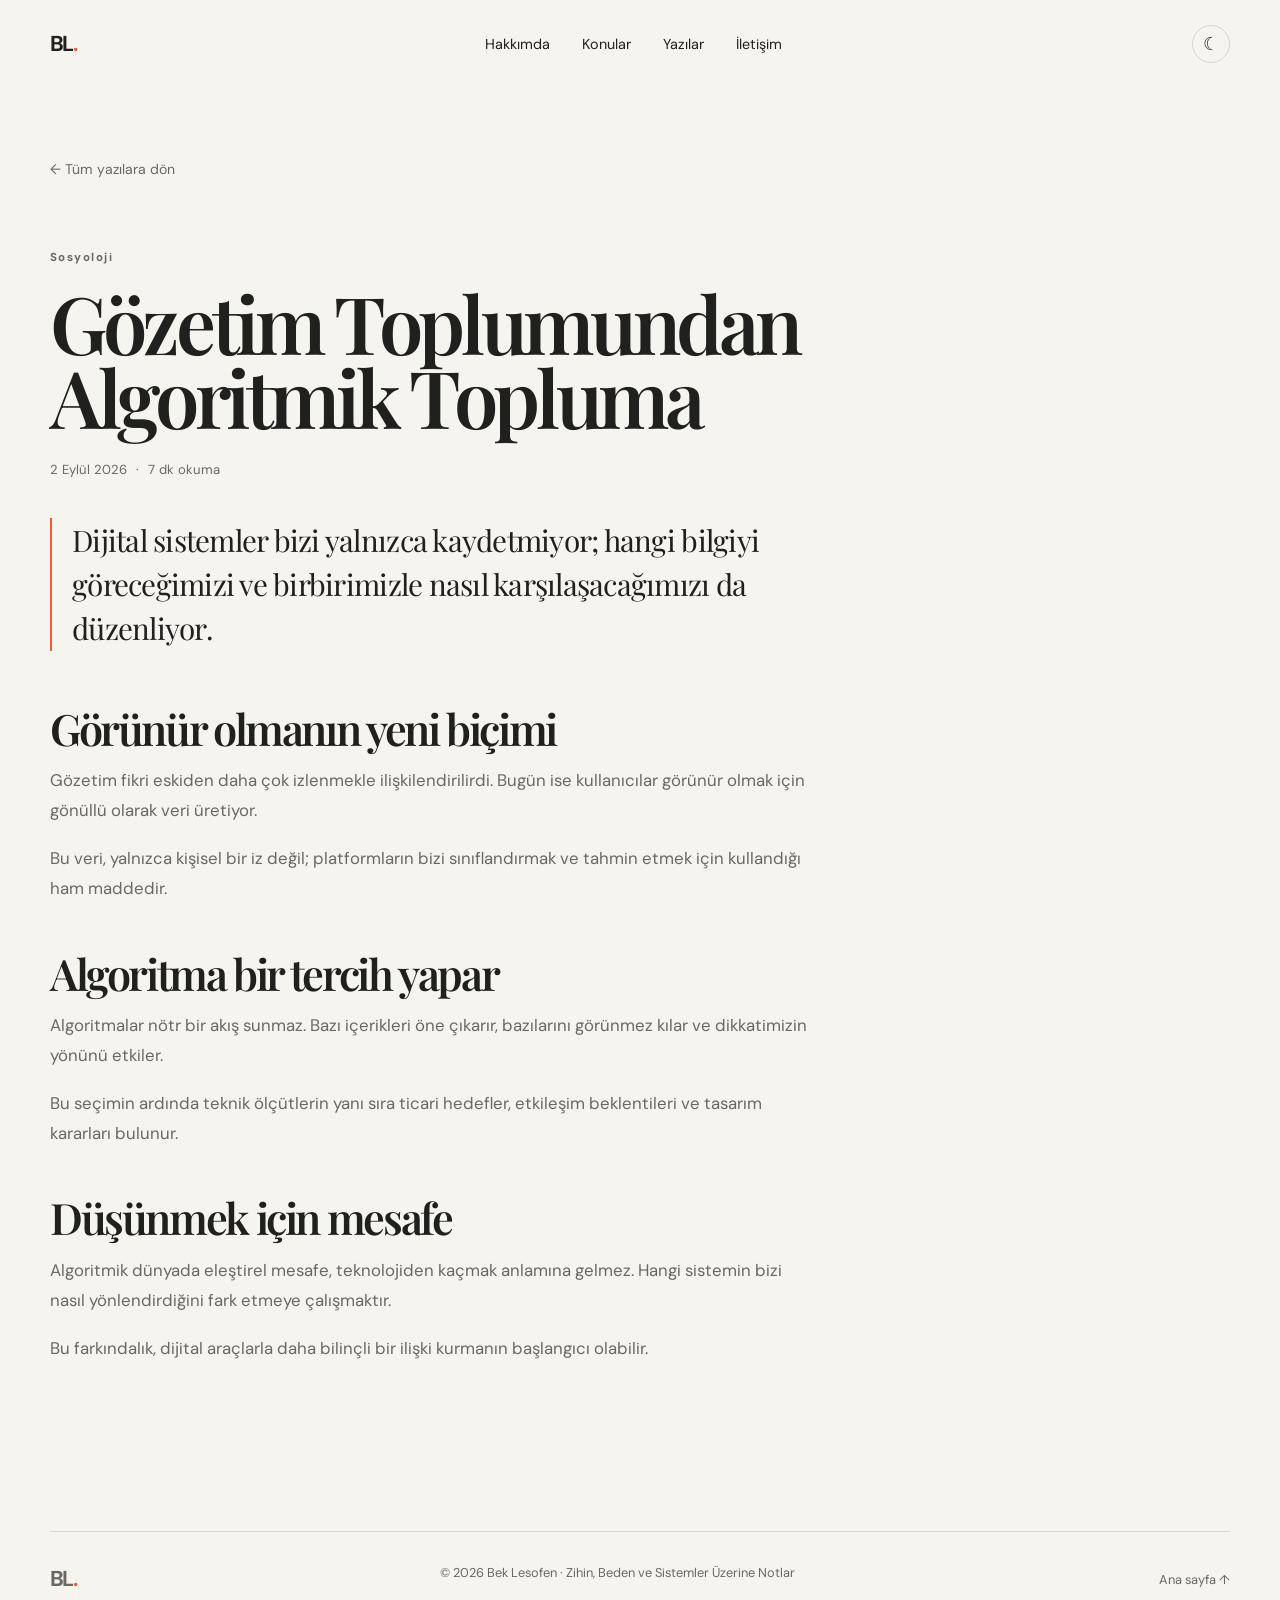
==== yazilar/gorezetim-toplumundan-algoritmik-topluma.html @ 72513c6d "feat: add blog pages images and seo" ====
<!DOCTYPE html>
<html lang="tr"><head><meta charset="UTF-8" /><meta name="viewport" content="width=device-width, initial-scale=1.0" /><meta name="description" content="Görünürlük, veri ve algoritmaların gündelik davranışlarımızı nasıl biçimlendirdiği üzerine." /><title>Gözetim Toplumundan Algoritmik Topluma | Bek Lesofen</title><link rel="canonical" href="https://berat-lesofen.github.io/bek-lesofen/yazilar/gorezetim-toplumundan-algoritmik-topluma.html" /><meta property="og:title" content="Gözetim Toplumundan Algoritmik Topluma" /><meta property="og:description" content="Görünürlük, veri ve algoritmaların gündelik davranışlarımızı nasıl biçimlendirdiği üzerine." /><meta property="og:type" content="article" /><meta property="og:url" content="https://berat-lesofen.github.io/bek-lesofen/yazilar/gorezetim-toplumundan-algoritmik-topluma.html" /><meta property="og:image" content="https://berat-lesofen.github.io/bek-lesofen/assets/images/writing.jpg" /><meta name="twitter:card" content="summary_large_image" /><meta name="twitter:title" content="Gözetim Toplumundan Algoritmik Topluma" /><meta name="twitter:description" content="Görünürlük, veri ve algoritmaların gündelik davranışlarımızı nasıl biçimlendirdiği üzerine." /><meta name="twitter:image" content="https://berat-lesofen.github.io/bek-lesofen/assets/images/writing.jpg" /><link rel="preconnect" href="https://fonts.googleapis.com" /><link rel="preconnect" href="https://fonts.gstatic.com" crossorigin /><link href="https://fonts.googleapis.com/css2?family=DM+Sans:wght@400;500;600;700&family=Playfair+Display:wght@600;700&display=swap" rel="stylesheet" /><link rel="stylesheet" href="../style.css" /></head>
  <body class="article-page" data-page="article" data-post-slug="gorezetim-toplumundan-algoritmik-topluma"><header class="site-header"><a class="logo" href="../index.html#anasayfa" aria-label="Ana sayfaya git" id="logo">BL<span>.</span></a><nav class="desktop-nav" aria-label="Ana menü"><a href="../index.html#hakkimda">Hakkımda</a><a href="../index.html#kategoriler">Konular</a><a href="../index.html#yazilar">Yazılar</a><a href="../index.html#iletisim">İletişim</a></nav><div class="header-actions"><button class="theme-toggle" type="button" aria-label="Koyu temaya geç"><span aria-hidden="true">☾</span></button><button class="menu-toggle" type="button" aria-expanded="false" aria-label="Menüyü aç"><span></span><span></span></button></div></header><main class="article-main"><article class="article"><a class="back-link" href="../index.html#yazilar">← Tüm yazılara dön</a><p class="eyebrow" id="article-category"></p><h1 id="article-title"></h1><div class="article-meta"><time id="article-date"></time><span aria-hidden="true">·</span><span id="article-reading-time"></span></div><p class="article-intro" id="article-intro"></p><figure class="article-image" id="article-image"></figure><div class="article-content" id="article-content"></div></article></main><footer><a class="logo" href="../index.html#anasayfa" id="footer-logo">BL<span>.</span></a><p>© <span id="year"></span> <span id="footer-name"></span> · <span id="footer-tagline"></span></p><a href="../index.html#anasayfa">Ana sayfa ↑</a></footer><script src="../content.js"></script><script src="../script.js"></script></body>
</html>
---- style.css ----
:root {
  --bg: #f6f4ef;
  --surface: #ece9e2;
  --text: #20201e;
  --muted: #696863;
  --line: #d8d5ce;
  --accent: #ea5c3d;
  --accent-text: #fffaf6;
}

body.dark {
  --bg: #171716;
  --surface: #252523;
  --text: #f5f1e9;
  --muted: #aaa7a0;
  --line: #3b3a37;
  --accent: #f2795d;
  --accent-text: #1a1715;
}

* { box-sizing: border-box; }
html { scroll-behavior: smooth; }
body {
  margin: 0;
  background: var(--bg);
  color: var(--text);
  font-family: "DM Sans", sans-serif;
  transition: background .25s ease, color .25s ease;
}
a { color: inherit; text-decoration: none; }

.site-header, footer {
  width: min(1180px, calc(100% - 48px));
  margin: 0 auto;
  display: flex;
  align-items: center;
  justify-content: space-between;
}
.site-header { height: 88px; }
.logo { font-size: 1.35rem; font-weight: 700; letter-spacing: -.08em; }
.logo span { color: var(--accent); }
.desktop-nav { display: flex; gap: 2rem; font-size: .9rem; }
.desktop-nav a, footer a { transition: color .2s ease; }
.desktop-nav a:hover, footer a:hover { color: var(--accent); }
.header-actions { display: flex; gap: .65rem; align-items: center; }
.theme-toggle, .menu-toggle {
  border: 1px solid var(--line); background: transparent; color: var(--text);
  width: 38px; height: 38px; border-radius: 50%; cursor: pointer; font-size: 1.15rem;
}
.menu-toggle { display: none; position: relative; }
.menu-toggle span { display: block; width: 15px; height: 1px; background: currentColor; margin: 4px auto; }

.hero, .section { width: min(1180px, calc(100% - 48px)); margin: 0 auto; }
.hero { min-height: calc(100vh - 88px); padding: clamp(90px, 14vh, 160px) 0 70px; position: relative; overflow: hidden; }
.eyebrow, .post-meta { color: var(--muted); font-size: .72rem; letter-spacing: .13em; font-weight: 700; margin: 0 0 1.3rem; }
h1, h2, h3, p { margin-top: 0; }
h1, h2 { font-family: "Playfair Display", serif; font-weight: 600; letter-spacing: -.055em; }
h1 { font-size: clamp(4rem, 9vw, 8.1rem); line-height: .93; max-width: 900px; margin-bottom: 2rem; }
em { color: var(--accent); font-style: italic; }
.hero-text { max-width: 510px; font-size: 1.02rem; line-height: 1.62; color: var(--muted); margin-bottom: 2.1rem; }
.hero-text p { margin-bottom: .8rem; }
.button { display: inline-flex; align-items: center; gap: 1.6rem; background: var(--text); color: var(--bg); padding: .9rem 1.2rem; border-radius: 99px; font-size: .9rem; font-weight: 600; transition: transform .2s ease; }
.button:hover { transform: translateY(-3px); }
.hero-orbit { position: absolute; right: 2%; bottom: 12%; width: 220px; height: 220px; opacity: .9; }
.orbit-circle { border: 1px solid var(--line); width: 100%; height: 100%; border-radius: 50%; }
.orbit-dot { position: absolute; width: 28px; height: 28px; background: var(--accent); border-radius: 50%; top: 12px; right: 28px; }

.section { border-top: 1px solid var(--line); padding: 105px 0; }
.about { display: grid; grid-template-columns: .55fr .7fr 1.2fr; gap: 2.5rem; }
h2 { font-size: clamp(2.8rem, 5.2vw, 5rem); line-height: .98; margin-bottom: 0; }
.about-content { padding-top: .5rem; }
.about-image { margin: 0; align-self: start; }
.about-image img { display: block; width: 100%; aspect-ratio: 3 / 4; object-fit: cover; object-position: center; }
.large-text { font-size: clamp(1.25rem, 2vw, 1.7rem); line-height: 1.55; letter-spacing: -.025em; max-width: 630px; }
.about-detail { color: var(--muted); line-height: 1.65; max-width: 610px; margin: 1.15rem 0 0; }
.tags { display: flex; flex-wrap: wrap; gap: .55rem; margin-top: 2.4rem; }
.tags span { border: 1px solid var(--line); border-radius: 99px; padding: .5rem .85rem; color: var(--muted); font-size: .83rem; }
.section-heading { display: flex; justify-content: space-between; align-items: end; gap: 2rem; margin-bottom: 3rem; }
.section-intro { max-width: 360px; color: var(--muted); line-height: 1.6; margin: 0; }
.category-grid { display: grid; grid-template-columns: repeat(5, 1fr); gap: 1px; background: var(--line); border: 1px solid var(--line); }
.category-card { background: var(--bg); padding: 1.5rem; min-height: 235px; display: flex; flex-direction: column; transition: background .2s ease, color .2s ease; }
.category-card:hover { background: var(--surface); }
.category-number { color: var(--accent); font-size: .7rem; font-weight: 700; letter-spacing: .12em; }
.category-card h3 { font-size: 1.35rem; margin: 2.6rem 0 .65rem; }
.category-card p { color: var(--muted); font-size: .84rem; line-height: 1.55; margin-bottom: 0; }
.category-arrow { margin-top: auto; color: var(--accent); font-size: 1.1rem; }
.filter-controls { display: flex; flex-wrap: wrap; justify-content: end; gap: .45rem; }
.filter-button { color: var(--muted); background: transparent; border: 1px solid var(--line); border-radius: 99px; padding: .45rem .7rem; font: inherit; font-size: .78rem; cursor: pointer; transition: background .2s ease, color .2s ease; }
.filter-button:hover, .filter-button.active { color: var(--accent-text); background: var(--text); border-color: var(--text); }
.text-link, .email-link { font-weight: 600; border-bottom: 1px solid currentColor; padding-bottom: .2rem; white-space: nowrap; }
.post-grid { display: grid; grid-template-columns: 1.25fr 1fr 1fr; gap: 1px; background: var(--line); border: 1px solid var(--line); }
.post-card { background: var(--bg); padding: 2rem; min-height: 310px; display: flex; flex-direction: column; }
.featured-post { background: var(--surface); }
.post-card-image { margin: -2rem -2rem 1.5rem; overflow: hidden; }
.post-card-image img { display: block; width: 100%; aspect-ratio: 16 / 9; object-fit: cover; object-position: center 42%; }
.post-meta { font-size: .65rem; }
h3 { font-family: "Playfair Display", serif; font-size: 1.65rem; line-height: 1.12; letter-spacing: -.035em; margin-bottom: 1rem; }
.post-card p:not(.post-meta) { color: var(--muted); line-height: 1.55; font-size: .92rem; }
.post-card a { margin-top: auto; font-size: .9rem; font-weight: 700; }
.post-card a span, .email-link span { color: var(--accent); }
.contact { text-align: center; padding: 130px 0; }
.contact .eyebrow { margin-bottom: 1.6rem; }
.contact h2 { margin-bottom: 2rem; }
.email-link { display: inline-block; font-size: clamp(1rem, 2.3vw, 1.45rem); }
footer { border-top: 1px solid var(--line); min-height: 95px; color: var(--muted); font-size: .8rem; }

.article-main { width: min(1180px, calc(100% - 48px)); margin: 0 auto; }
.article { width: min(760px, 100%); padding: 70px 0 120px; }
.back-link { display: inline-block; color: var(--muted); font-size: .88rem; margin-bottom: 4.5rem; }
.back-link:hover { color: var(--accent); }
.article h1 { font-size: clamp(3rem, 6.2vw, 5.6rem); margin: 0 0 1.7rem; }
.article-meta { display: flex; gap: .55rem; align-items: center; color: var(--muted); font-size: .82rem; margin-bottom: 2.5rem; }
.article-intro { border-left: 2px solid var(--accent); padding-left: 1.25rem; font-family: "Playfair Display", serif; font-size: clamp(1.35rem, 2.5vw, 1.85rem); letter-spacing: -.025em; line-height: 1.5; margin: 0 0 3.5rem; }
.article-image { margin: 0 0 3.5rem; }
.article-image img { display: block; width: 100%; height: auto; }
.article-content { font-size: 1.05rem; line-height: 1.8; }
.article-section { margin-bottom: 3rem; }
.article-section h2 { font-size: clamp(2rem, 3.4vw, 2.7rem); margin-bottom: 1rem; }
.article-section p { color: var(--muted); margin-bottom: 1.1rem; }

@media (max-width: 720px) {
  .site-header, footer, .hero, .section { width: min(100% - 36px, 1180px); }
  .site-header { height: 72px; }
  .desktop-nav { display: none; }
  .menu-toggle { display: block; }
  .site-header.nav-open { position: relative; }
  .site-header.nav-open .desktop-nav { display: flex; position: absolute; top: 62px; left: 0; right: 0; padding: 1rem; background: var(--surface); border: 1px solid var(--line); flex-direction: column; gap: .9rem; z-index: 2; }
  .hero { min-height: calc(100vh - 72px); padding-top: 105px; }
  .hero-orbit { width: 145px; height: 145px; right: -22px; bottom: 8%; }
  .orbit-dot { width: 21px; height: 21px; }
  .about { grid-template-columns: 1fr; gap: 2rem; }
  .about-image { width: min(310px, 100%); }
  .section { padding: 76px 0; }
  .section-heading { align-items: start; flex-direction: column; }
  .category-grid { grid-template-columns: 1fr 1fr; }
  .category-card { min-height: 205px; }
  .category-card:last-child { grid-column: span 2; }
  .filter-controls { justify-content: start; }
  .post-grid { grid-template-columns: 1fr; }
  .post-card { min-height: 255px; }
  .contact { padding: 100px 0; }
  .article-main { width: min(100% - 36px, 1180px); }
  .article { padding: 48px 0 80px; }
  .back-link { margin-bottom: 3rem; }
  .article-intro { margin-bottom: 2.5rem; }
  footer { min-height: 150px; flex-wrap: wrap; align-content: center; gap: .6rem 1.3rem; }
}
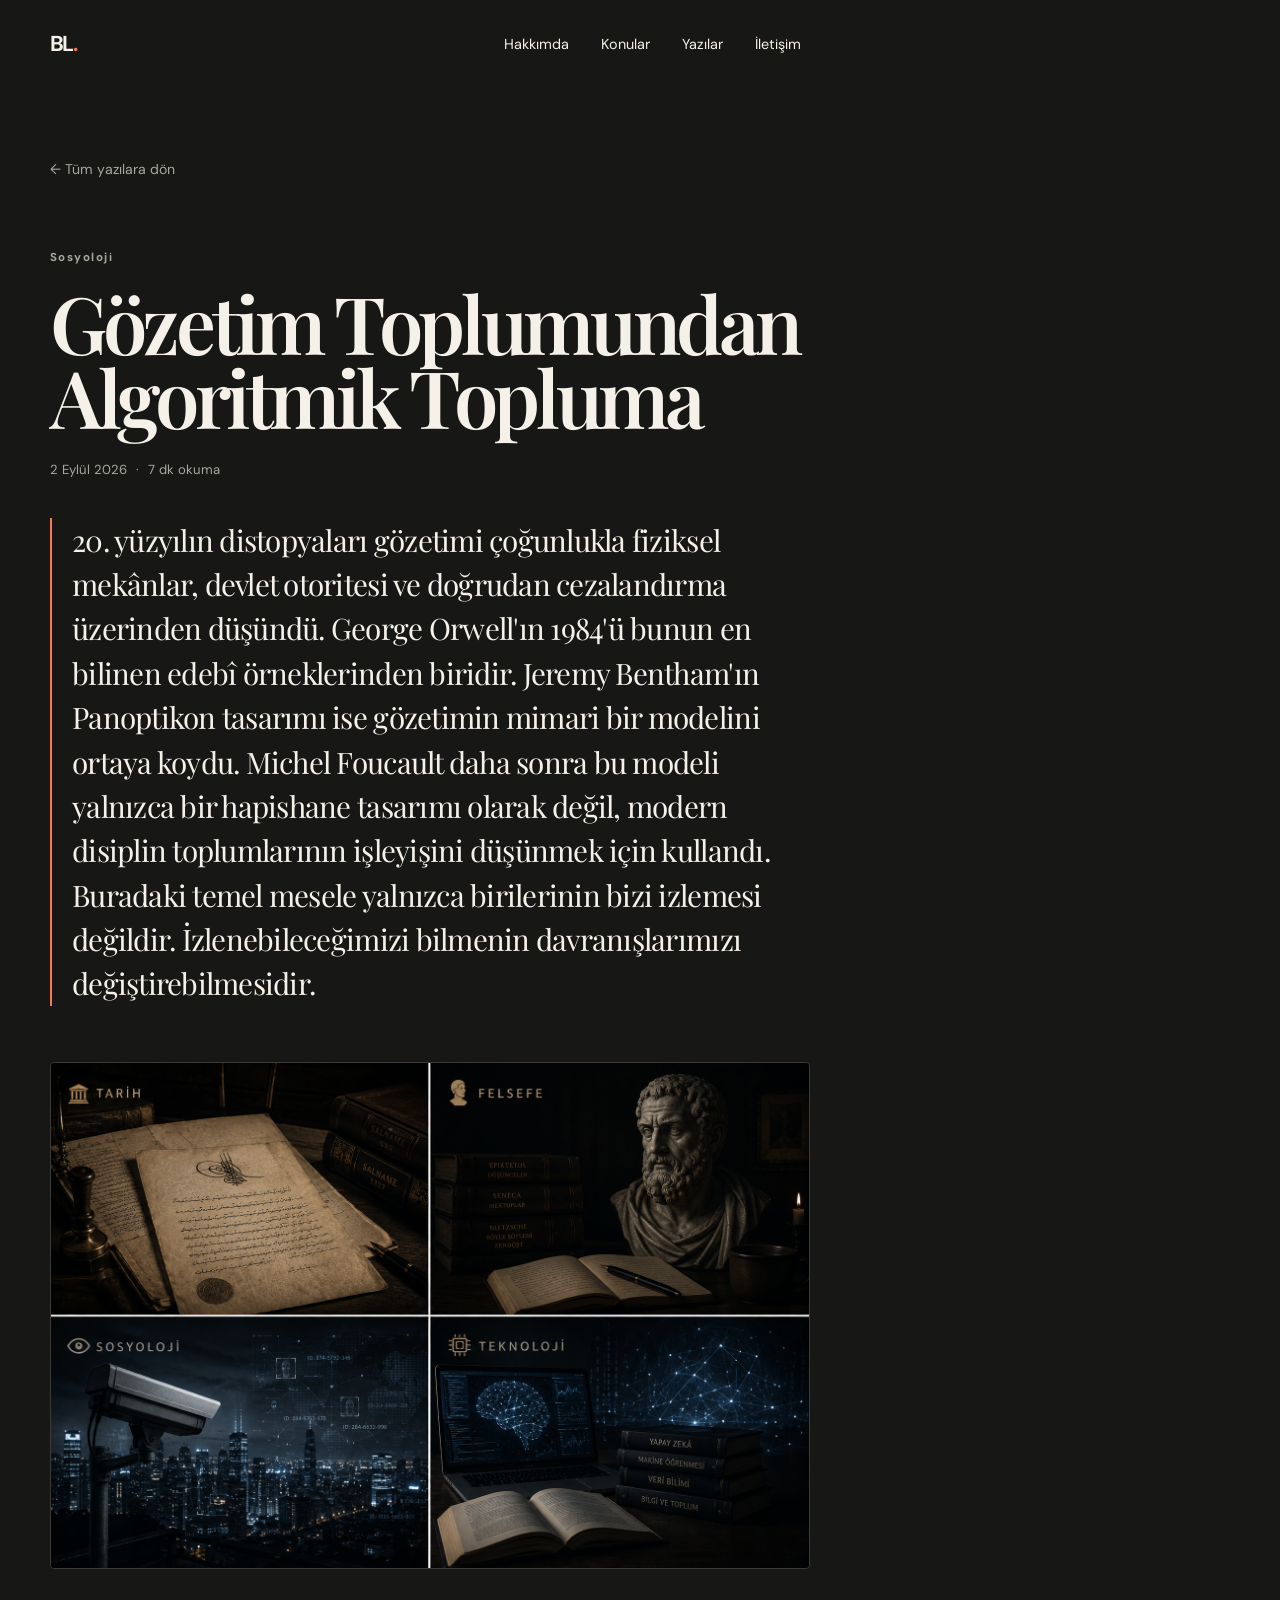
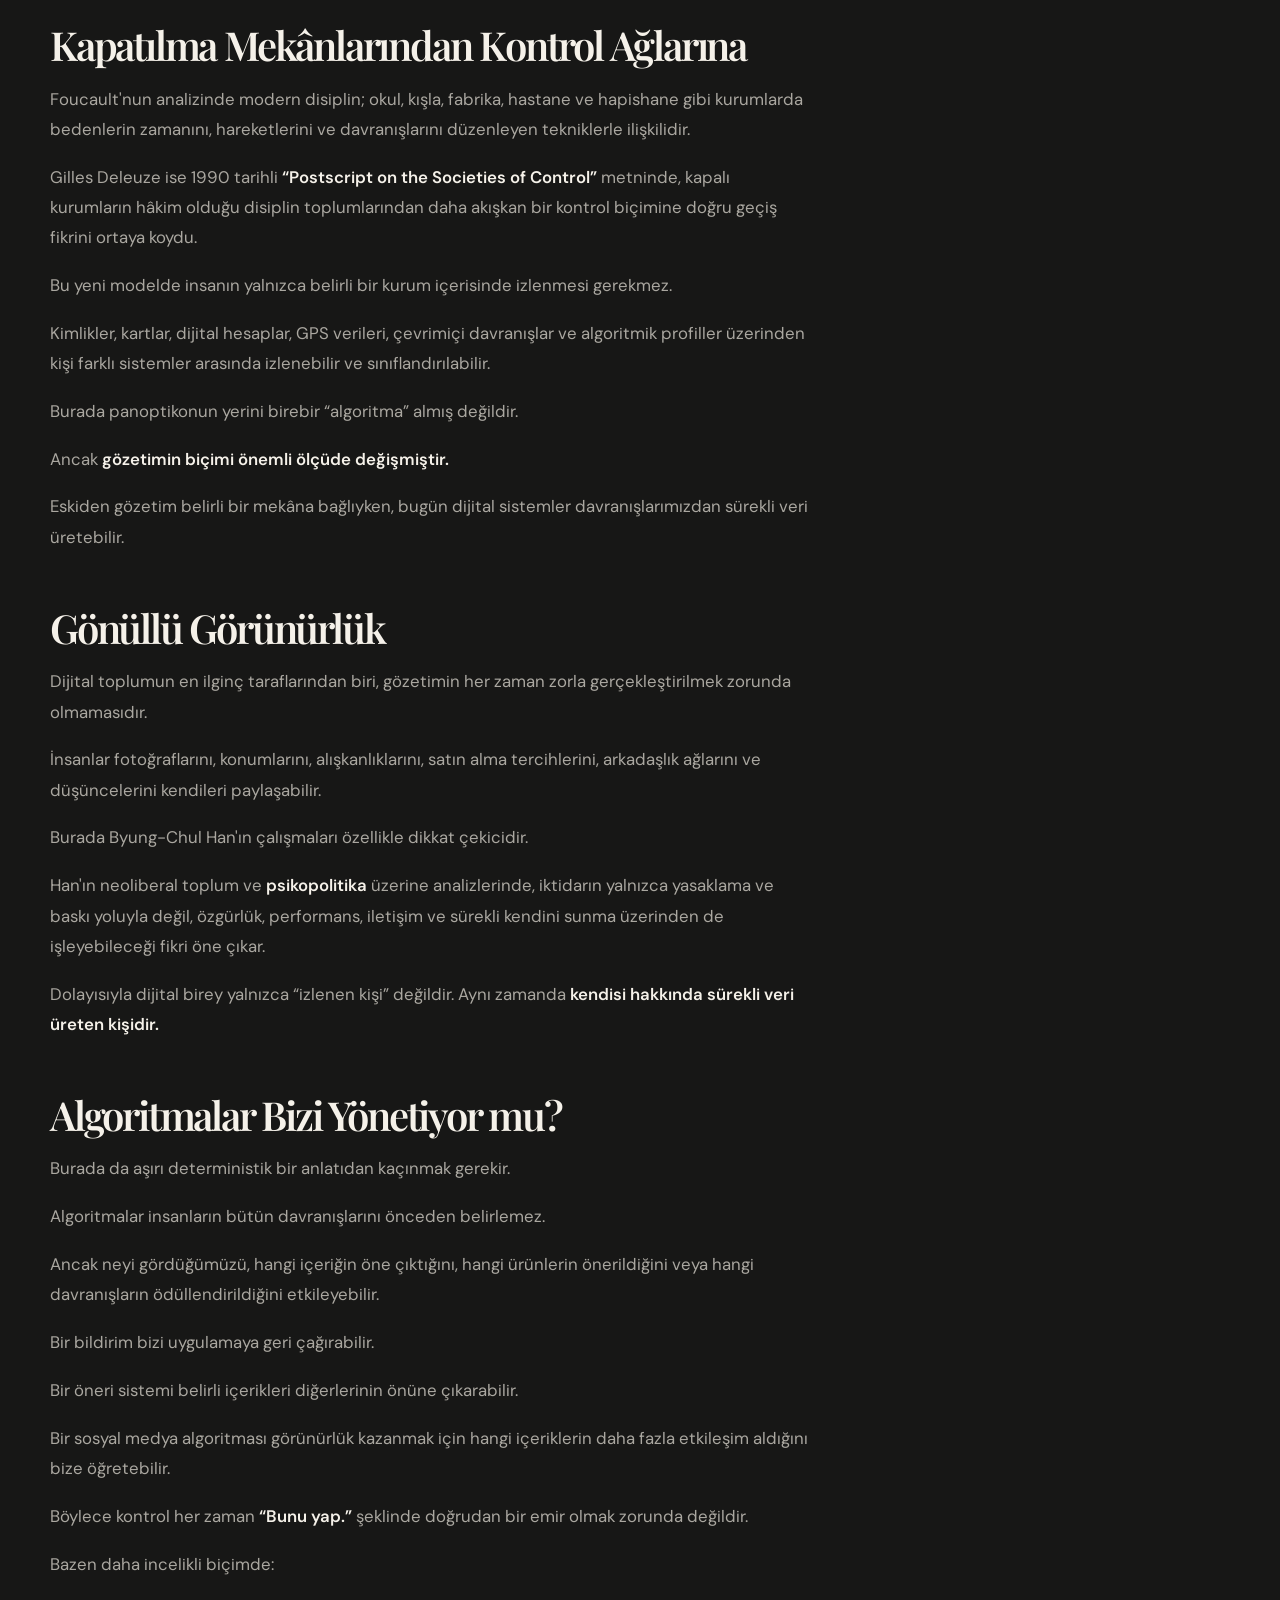
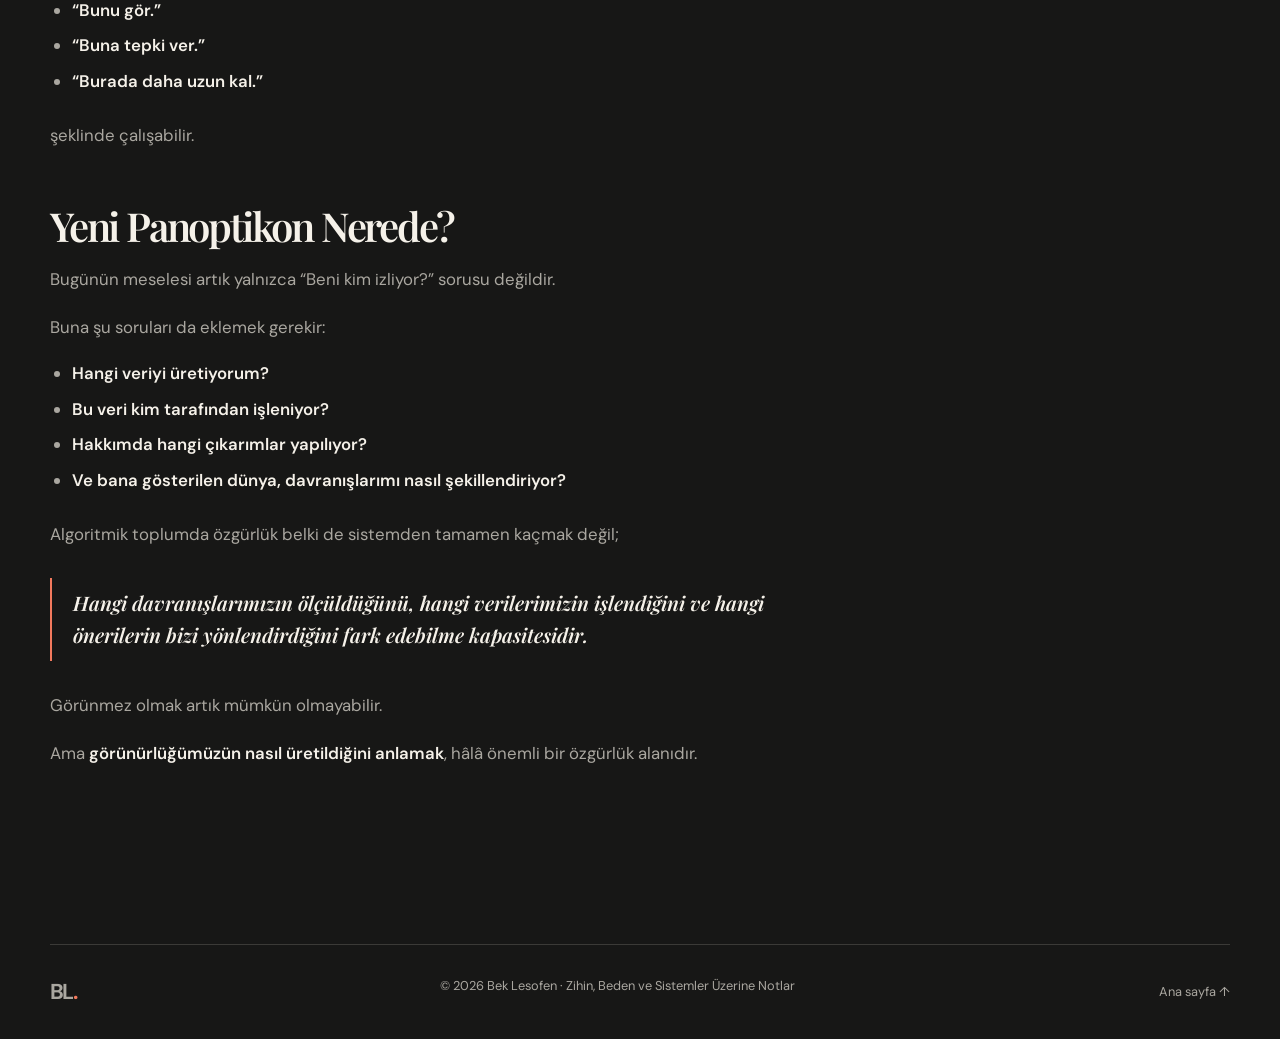
==== commit 14ed45df: "feat: update blog content and visuals" ====
--- a/yazilar/gorezetim-toplumundan-algoritmik-topluma.html
+++ b/yazilar/gorezetim-toplumundan-algoritmik-topluma.html
@@ -1,4 +1,4 @@
 <!DOCTYPE html>
-<html lang="tr"><head><meta charset="UTF-8" /><meta name="viewport" content="width=device-width, initial-scale=1.0" /><meta name="description" content="Görünürlük, veri ve algoritmaların gündelik davranışlarımızı nasıl biçimlendirdiği üzerine." /><title>Gözetim Toplumundan Algoritmik Topluma | Bek Lesofen</title><link rel="canonical" href="https://berat-lesofen.github.io/bek-lesofen/yazilar/gorezetim-toplumundan-algoritmik-topluma.html" /><meta property="og:title" content="Gözetim Toplumundan Algoritmik Topluma" /><meta property="og:description" content="Görünürlük, veri ve algoritmaların gündelik davranışlarımızı nasıl biçimlendirdiği üzerine." /><meta property="og:type" content="article" /><meta property="og:url" content="https://berat-lesofen.github.io/bek-lesofen/yazilar/gorezetim-toplumundan-algoritmik-topluma.html" /><meta property="og:image" content="https://berat-lesofen.github.io/bek-lesofen/assets/images/writing.jpg" /><meta name="twitter:card" content="summary_large_image" /><meta name="twitter:title" content="Gözetim Toplumundan Algoritmik Topluma" /><meta name="twitter:description" content="Görünürlük, veri ve algoritmaların gündelik davranışlarımızı nasıl biçimlendirdiği üzerine." /><meta name="twitter:image" content="https://berat-lesofen.github.io/bek-lesofen/assets/images/writing.jpg" /><link rel="preconnect" href="https://fonts.googleapis.com" /><link rel="preconnect" href="https://fonts.gstatic.com" crossorigin /><link href="https://fonts.googleapis.com/css2?family=DM+Sans:wght@400;500;600;700&family=Playfair+Display:wght@600;700&display=swap" rel="stylesheet" /><link rel="stylesheet" href="../style.css" /></head>
-  <body class="article-page" data-page="article" data-post-slug="gorezetim-toplumundan-algoritmik-topluma"><header class="site-header"><a class="logo" href="../index.html#anasayfa" aria-label="Ana sayfaya git" id="logo">BL<span>.</span></a><nav class="desktop-nav" aria-label="Ana menü"><a href="../index.html#hakkimda">Hakkımda</a><a href="../index.html#kategoriler">Konular</a><a href="../index.html#yazilar">Yazılar</a><a href="../index.html#iletisim">İletişim</a></nav><div class="header-actions"><button class="theme-toggle" type="button" aria-label="Koyu temaya geç"><span aria-hidden="true">☾</span></button><button class="menu-toggle" type="button" aria-expanded="false" aria-label="Menüyü aç"><span></span><span></span></button></div></header><main class="article-main"><article class="article"><a class="back-link" href="../index.html#yazilar">← Tüm yazılara dön</a><p class="eyebrow" id="article-category"></p><h1 id="article-title"></h1><div class="article-meta"><time id="article-date"></time><span aria-hidden="true">·</span><span id="article-reading-time"></span></div><p class="article-intro" id="article-intro"></p><figure class="article-image" id="article-image"></figure><div class="article-content" id="article-content"></div></article></main><footer><a class="logo" href="../index.html#anasayfa" id="footer-logo">BL<span>.</span></a><p>© <span id="year"></span> <span id="footer-name"></span> · <span id="footer-tagline"></span></p><a href="../index.html#anasayfa">Ana sayfa ↑</a></footer><script src="../content.js"></script><script src="../script.js"></script></body>
+<html lang="tr"><head><meta charset="UTF-8" /><meta name="viewport" content="width=device-width, initial-scale=1.0" /><meta name="description" content="Görünürlük, veri ve algoritmaların gündelik davranışlarımızı nasıl biçimlendirdiği üzerine." /><title>Gözetim Toplumundan Algoritmik Topluma | Bek Lesofen</title><link rel="canonical" href="https://berat-lesofen.github.io/bek-lesofen/yazilar/gorezetim-toplumundan-algoritmik-topluma.html" /><meta property="og:title" content="Gözetim Toplumundan Algoritmik Topluma" /><meta property="og:description" content="Görünürlük, veri ve algoritmaların gündelik davranışlarımızı nasıl biçimlendirdiği üzerine." /><meta property="og:type" content="article" /><meta property="og:url" content="https://berat-lesofen.github.io/bek-lesofen/yazilar/gorezetim-toplumundan-algoritmik-topluma.html" /><meta property="og:image" content="https://berat-lesofen.github.io/bek-lesofen/assets/images/bloggenelfoto.png" /><meta name="twitter:card" content="summary_large_image" /><meta name="twitter:title" content="Gözetim Toplumundan Algoritmik Topluma" /><meta name="twitter:description" content="Görünürlük, veri ve algoritmaların gündelik davranışlarımızı nasıl biçimlendirdiği üzerine." /><meta name="twitter:image" content="https://berat-lesofen.github.io/bek-lesofen/assets/images/bloggenelfoto.png" /><link rel="preconnect" href="https://fonts.googleapis.com" /><link rel="preconnect" href="https://fonts.gstatic.com" crossorigin /><link href="https://fonts.googleapis.com/css2?family=DM+Sans:wght@400;500;600;700&family=Playfair+Display:wght@600;700&display=swap" rel="stylesheet" /><link rel="stylesheet" href="../style.css" /></head>
+  <body class="article-page" data-page="article" data-post-slug="gorezetim-toplumundan-algoritmik-topluma"><header class="site-header"><a class="logo" href="../index.html#anasayfa" aria-label="Ana sayfaya git" id="logo">BL<span>.</span></a><nav class="desktop-nav" aria-label="Ana menü"><a href="../index.html#hakkimda">Hakkımda</a><a href="../index.html#kategoriler">Konular</a><a href="../index.html#yazilar">Yazılar</a><a href="../index.html#iletisim">İletişim</a></nav><div class="header-actions"><button class="menu-toggle" type="button" aria-expanded="false" aria-label="Menüyü aç"><span></span><span></span></button></div></header><main class="article-main"><article class="article"><a class="back-link" href="../index.html#yazilar">← Tüm yazılara dön</a><p class="eyebrow" id="article-category"></p><h1 id="article-title"></h1><div class="article-meta"><time id="article-date"></time><span aria-hidden="true">·</span><span id="article-reading-time"></span></div><p class="article-intro" id="article-intro"></p><figure class="article-image" id="article-image"></figure><div class="article-content" id="article-content"></div></article></main><footer><a class="logo" href="../index.html#anasayfa" id="footer-logo">BL<span>.</span></a><p>© <span id="year"></span> <span id="footer-name"></span> · <span id="footer-tagline"></span></p><a href="../index.html#anasayfa">Ana sayfa ↑</a></footer><script src="../content.js"></script><script src="../script.js"></script></body>
 </html>
--- a/style.css
+++ b/style.css
@@ -1,14 +1,4 @@
 :root {
-  --bg: #f6f4ef;
-  --surface: #ece9e2;
-  --text: #20201e;
-  --muted: #696863;
-  --line: #d8d5ce;
-  --accent: #ea5c3d;
-  --accent-text: #fffaf6;
-}
-
-body.dark {
   --bg: #171716;
   --surface: #252523;
   --text: #f5f1e9;
@@ -43,15 +33,23 @@
 .desktop-nav a, footer a { transition: color .2s ease; }
 .desktop-nav a:hover, footer a:hover { color: var(--accent); }
 .header-actions { display: flex; gap: .65rem; align-items: center; }
-.theme-toggle, .menu-toggle {
+.menu-toggle {
   border: 1px solid var(--line); background: transparent; color: var(--text);
   width: 38px; height: 38px; border-radius: 50%; cursor: pointer; font-size: 1.15rem;
-}
-.menu-toggle { display: none; position: relative; }
+  display: none; position: relative;
+}
 .menu-toggle span { display: block; width: 15px; height: 1px; background: currentColor; margin: 4px auto; }
 
 .hero, .section { width: min(1180px, calc(100% - 48px)); margin: 0 auto; }
-.hero { min-height: calc(100vh - 88px); padding: clamp(90px, 14vh, 160px) 0 70px; position: relative; overflow: hidden; }
+.hero { min-height: calc(100vh - 88px); padding: clamp(80px, 12vh, 150px) 0 70px; display: flex; justify-content: space-between; align-items: center; gap: clamp(2rem, 5vw, 4rem); }
+.hero-main { flex: 1; min-width: 0; }
+.hero-profile { flex-shrink: 0; display: flex; flex-direction: column; align-items: center; text-align: center; }
+.hero-avatar-frame { position: relative; width: clamp(250px, 24vw, 290px); height: clamp(250px, 24vw, 290px); border-radius: 50%; padding: 5px; border: 1px solid var(--line); background: var(--surface); margin-bottom: 1.2rem; }
+.hero-avatar { display: block; width: 100%; height: 100%; border-radius: 50%; object-fit: cover; object-position: center 25%; }
+.hero-avatar-dot { position: absolute; top: 16px; right: 16px; width: 18px; height: 18px; background: var(--accent); border-radius: 50%; border: 3px solid var(--bg); transition: border-color .25s ease; }
+.hero-profile-info { text-align: center; }
+.hero-profile-name { display: block; font-family: "Playfair Display", serif; font-size: 1.25rem; font-weight: 600; color: var(--text); letter-spacing: -.02em; margin-bottom: .3rem; }
+.hero-profile-desc { display: block; font-size: .82rem; color: var(--muted); letter-spacing: .04em; line-height: 1.4; }
 .eyebrow, .post-meta { color: var(--muted); font-size: .72rem; letter-spacing: .13em; font-weight: 700; margin: 0 0 1.3rem; }
 h1, h2, h3, p { margin-top: 0; }
 h1, h2 { font-family: "Playfair Display", serif; font-weight: 600; letter-spacing: -.055em; }
@@ -61,16 +59,18 @@
 .hero-text p { margin-bottom: .8rem; }
 .button { display: inline-flex; align-items: center; gap: 1.6rem; background: var(--text); color: var(--bg); padding: .9rem 1.2rem; border-radius: 99px; font-size: .9rem; font-weight: 600; transition: transform .2s ease; }
 .button:hover { transform: translateY(-3px); }
-.hero-orbit { position: absolute; right: 2%; bottom: 12%; width: 220px; height: 220px; opacity: .9; }
-.orbit-circle { border: 1px solid var(--line); width: 100%; height: 100%; border-radius: 50%; }
-.orbit-dot { position: absolute; width: 28px; height: 28px; background: var(--accent); border-radius: 50%; top: 12px; right: 28px; }
 
 .section { border-top: 1px solid var(--line); padding: 105px 0; }
-.about { display: grid; grid-template-columns: .55fr .7fr 1.2fr; gap: 2.5rem; }
+.about { display: grid; grid-template-columns: .5fr .82fr 1.18fr; gap: clamp(2rem, 3.5vw, 2.5rem); }
 h2 { font-size: clamp(2.8rem, 5.2vw, 5rem); line-height: .98; margin-bottom: 0; }
 .about-content { padding-top: .5rem; }
-.about-image { margin: 0; align-self: start; }
-.about-image img { display: block; width: 100%; aspect-ratio: 3 / 4; object-fit: cover; object-position: center; }
+.about-image { margin: 0; align-self: start; position: relative; }
+.about-frame { position: relative; z-index: 1; background: var(--surface); border: 1px solid var(--line); padding: 9px 9px 11px; border-radius: 3px; }
+.about-frame::before { content: ""; position: absolute; top: 12px; left: 12px; right: -12px; bottom: -12px; border: 1px solid var(--line); border-radius: 3px; z-index: -1; pointer-events: none; }
+.about-frame-inner { border: 1px solid var(--line); overflow: hidden; border-radius: 2px; background: var(--bg); }
+.about-frame-inner img { display: block; width: 100%; aspect-ratio: 3 / 4; object-fit: cover; object-position: center; }
+.about-frame-caption { display: flex; justify-content: space-between; align-items: center; padding: 9px 2px 0; font-size: .62rem; letter-spacing: .14em; font-weight: 700; color: var(--muted); }
+.about-frame-caption span:first-child { color: var(--accent); }
 .large-text { font-size: clamp(1.25rem, 2vw, 1.7rem); line-height: 1.55; letter-spacing: -.025em; max-width: 630px; }
 .about-detail { color: var(--muted); line-height: 1.65; max-width: 610px; margin: 1.15rem 0 0; }
 .tags { display: flex; flex-wrap: wrap; gap: .55rem; margin-top: 2.4rem; }
@@ -84,7 +84,17 @@
 .category-card h3 { font-size: 1.35rem; margin: 2.6rem 0 .65rem; }
 .category-card p { color: var(--muted); font-size: .84rem; line-height: 1.55; margin-bottom: 0; }
 .category-arrow { margin-top: auto; color: var(--accent); font-size: 1.1rem; }
-.filter-controls { display: flex; flex-wrap: wrap; justify-content: end; gap: .45rem; }
+.posts-header-editorial { display: grid; grid-template-columns: 1fr 1.3fr; gap: clamp(2rem, 4vw, 3.5rem); align-items: stretch; margin-bottom: 3.5rem; }
+.posts-heading-col { display: flex; flex-direction: column; justify-content: space-between; }
+.posts-heading-col h2 { margin-bottom: 1.8rem; }
+.posts-side-editorial { display: grid; grid-template-columns: 1.15fr 1fr; gap: 1rem; }
+.posts-editorial-image { height: 100%; min-height: 190px; border: 1px solid var(--line); border-radius: 4px; overflow: hidden; background: var(--surface); }
+.posts-editorial-image img { display: block; width: 100%; height: 100%; object-fit: cover; object-position: center 36%; }
+.aphorism-card { height: 100%; min-height: 190px; box-sizing: border-box; background: var(--surface); border: 1px solid var(--line); border-radius: 4px; padding: 1.3rem 1.4rem; display: flex; flex-direction: column; justify-content: space-between; }
+.aphorism-label { display: block; color: var(--accent); font-size: .65rem; letter-spacing: .15em; font-weight: 700; text-transform: uppercase; }
+.aphorism-quote { margin: 0; font-family: "Playfair Display", serif; font-size: clamp(.88rem, 1.05vw, .98rem); line-height: 1.48; color: var(--text); font-style: italic; letter-spacing: -.01em; }
+.aphorism-author { display: block; font-size: .75rem; color: var(--muted); letter-spacing: .04em; font-style: normal; }
+.filter-controls { display: flex; flex-wrap: wrap; gap: .45rem; }
 .filter-button { color: var(--muted); background: transparent; border: 1px solid var(--line); border-radius: 99px; padding: .45rem .7rem; font: inherit; font-size: .78rem; cursor: pointer; transition: background .2s ease, color .2s ease; }
 .filter-button:hover, .filter-button.active { color: var(--accent-text); background: var(--text); border-color: var(--text); }
 .text-link, .email-link { font-weight: 600; border-bottom: 1px solid currentColor; padding-bottom: .2rem; white-space: nowrap; }
@@ -97,11 +107,43 @@
 h3 { font-family: "Playfair Display", serif; font-size: 1.65rem; line-height: 1.12; letter-spacing: -.035em; margin-bottom: 1rem; }
 .post-card p:not(.post-meta) { color: var(--muted); line-height: 1.55; font-size: .92rem; }
 .post-card a { margin-top: auto; font-size: .9rem; font-weight: 700; }
-.post-card a span, .email-link span { color: var(--accent); }
+.post-card a span { color: var(--accent); }
 .contact { text-align: center; padding: 130px 0; }
 .contact .eyebrow { margin-bottom: 1.6rem; }
 .contact h2 { margin-bottom: 2rem; }
-.email-link { display: inline-block; font-size: clamp(1rem, 2.3vw, 1.45rem); }
+.email-link {
+  display: inline-flex;
+  align-items: center;
+  gap: .75rem;
+  font-size: clamp(1rem, 2vw, 1.25rem);
+  color: var(--text);
+  padding: .85rem 1.65rem;
+  border: 1px solid var(--line);
+  background: var(--surface);
+  border-radius: 999px;
+  transition: all .2s ease;
+}
+.email-link:hover {
+  border-color: var(--accent);
+  color: var(--text);
+  transform: translateY(-2px);
+}
+.email-icon {
+  color: var(--accent);
+  flex-shrink: 0;
+}
+.email-text {
+  font-weight: 500;
+  letter-spacing: -.01em;
+}
+.email-arrow {
+  color: var(--accent);
+  font-size: 1.1em;
+  transition: transform .2s ease;
+}
+.email-link:hover .email-arrow {
+  transform: translate(2px, -2px);
+}
 footer { border-top: 1px solid var(--line); min-height: 95px; color: var(--muted); font-size: .8rem; }
 
 .article-main { width: min(1180px, calc(100% - 48px)); margin: 0 auto; }
@@ -111,12 +153,27 @@
 .article h1 { font-size: clamp(3rem, 6.2vw, 5.6rem); margin: 0 0 1.7rem; }
 .article-meta { display: flex; gap: .55rem; align-items: center; color: var(--muted); font-size: .82rem; margin-bottom: 2.5rem; }
 .article-intro { border-left: 2px solid var(--accent); padding-left: 1.25rem; font-family: "Playfair Display", serif; font-size: clamp(1.35rem, 2.5vw, 1.85rem); letter-spacing: -.025em; line-height: 1.5; margin: 0 0 3.5rem; }
-.article-image { margin: 0 0 3.5rem; }
+.article-image { margin: 0 0 3.5rem; border: 1px solid var(--line); border-radius: 4px; overflow: hidden; background: var(--surface); }
 .article-image img { display: block; width: 100%; height: auto; }
 .article-content { font-size: 1.05rem; line-height: 1.8; }
-.article-section { margin-bottom: 3rem; }
-.article-section h2 { font-size: clamp(2rem, 3.4vw, 2.7rem); margin-bottom: 1rem; }
+.article-section { margin-bottom: 3.5rem; }
+.article-section h2 { font-size: clamp(1.8rem, 3.2vw, 2.5rem); margin: 0 0 1.2rem; }
+.article-section h3 { font-family: "Playfair Display", serif; font-size: clamp(1.25rem, 2.2vw, 1.55rem); color: var(--text); margin: 2.2rem 0 .9rem; line-height: 1.25; }
 .article-section p { color: var(--muted); margin-bottom: 1.1rem; }
+.article-section strong { color: var(--text); font-weight: 600; }
+.article-section blockquote { border-left: 2px solid var(--accent); margin: 1.8rem 0; padding: .6rem 0 .6rem 1.3rem; font-family: "Playfair Display", serif; font-style: italic; color: var(--text); font-size: clamp(1.05rem, 1.6vw, 1.25rem); line-height: 1.6; }
+.article-section blockquote strong { color: var(--text); }
+.article-section ul { color: var(--muted); margin: 1rem 0 1.5rem 1.4rem; padding: 0; }
+.article-section li { margin-bottom: .5rem; line-height: 1.65; }
+.article-table-wrapper { overflow-x: auto; margin: 2rem 0; border: 1px solid var(--line); border-radius: 4px; }
+.article-section table { width: 100%; border-collapse: collapse; font-size: .9rem; background: var(--bg); }
+.article-section th, .article-section td { padding: .85rem 1.1rem; border: 1px solid var(--line); text-align: left; }
+.article-section th { background: var(--surface); color: var(--text); font-weight: 600; font-size: .85rem; letter-spacing: .02em; }
+.article-section td { color: var(--muted); }
+
+@media (max-width: 900px) {
+  .posts-header-editorial { grid-template-columns: 1fr; gap: 2.2rem; }
+}
 
 @media (max-width: 720px) {
   .site-header, footer, .hero, .section { width: min(100% - 36px, 1180px); }
@@ -125,17 +182,23 @@
   .menu-toggle { display: block; }
   .site-header.nav-open { position: relative; }
   .site-header.nav-open .desktop-nav { display: flex; position: absolute; top: 62px; left: 0; right: 0; padding: 1rem; background: var(--surface); border: 1px solid var(--line); flex-direction: column; gap: .9rem; z-index: 2; }
-  .hero { min-height: calc(100vh - 72px); padding-top: 105px; }
-  .hero-orbit { width: 145px; height: 145px; right: -22px; bottom: 8%; }
-  .orbit-dot { width: 21px; height: 21px; }
+  .hero { min-height: auto; padding: 95px 0 60px; flex-direction: column; align-items: flex-start; gap: 2.8rem; }
+  .hero-profile { align-self: center; margin-top: .5rem; }
+  .hero-avatar-frame { width: 175px; height: 175px; margin-bottom: 1rem; }
+  .hero-avatar-dot { top: 10px; right: 10px; width: 14px; height: 14px; border-width: 2px; }
+  .hero-profile-name { font-size: 1.15rem; }
+  .hero-profile-desc { font-size: .78rem; }
+  .posts-header-editorial { grid-template-columns: 1fr; gap: 2rem; margin-bottom: 2.5rem; }
+  .posts-side-editorial { grid-template-columns: 1fr; gap: 1rem; }
+  .posts-editorial-image { height: 170px; min-height: auto; }
+  .aphorism-card { height: auto; min-height: 130px; padding: 1.2rem; }
   .about { grid-template-columns: 1fr; gap: 2rem; }
-  .about-image { width: min(310px, 100%); }
+  .about-image { width: min(330px, calc(100% - 16px)); margin-bottom: 1.2rem; }
   .section { padding: 76px 0; }
   .section-heading { align-items: start; flex-direction: column; }
   .category-grid { grid-template-columns: 1fr 1fr; }
   .category-card { min-height: 205px; }
   .category-card:last-child { grid-column: span 2; }
-  .filter-controls { justify-content: start; }
   .post-grid { grid-template-columns: 1fr; }
   .post-card { min-height: 255px; }
   .contact { padding: 100px 0; }
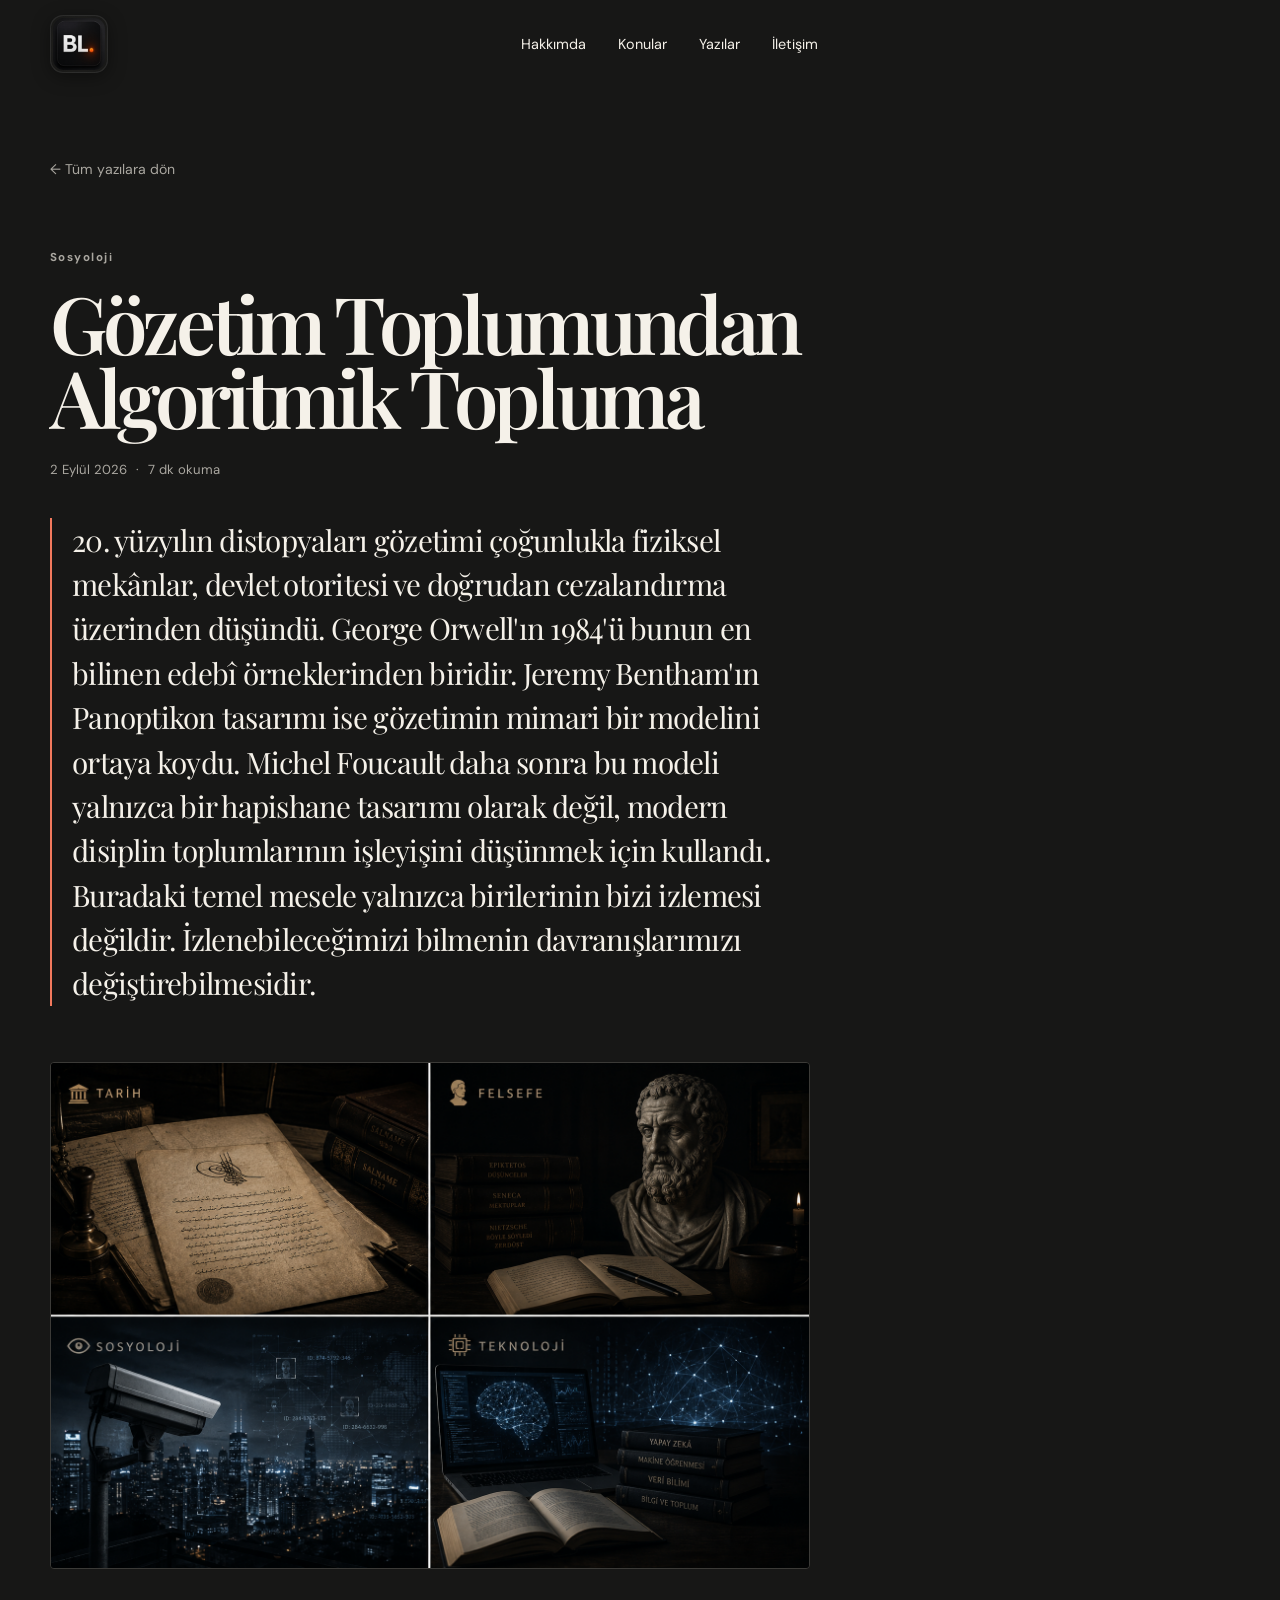
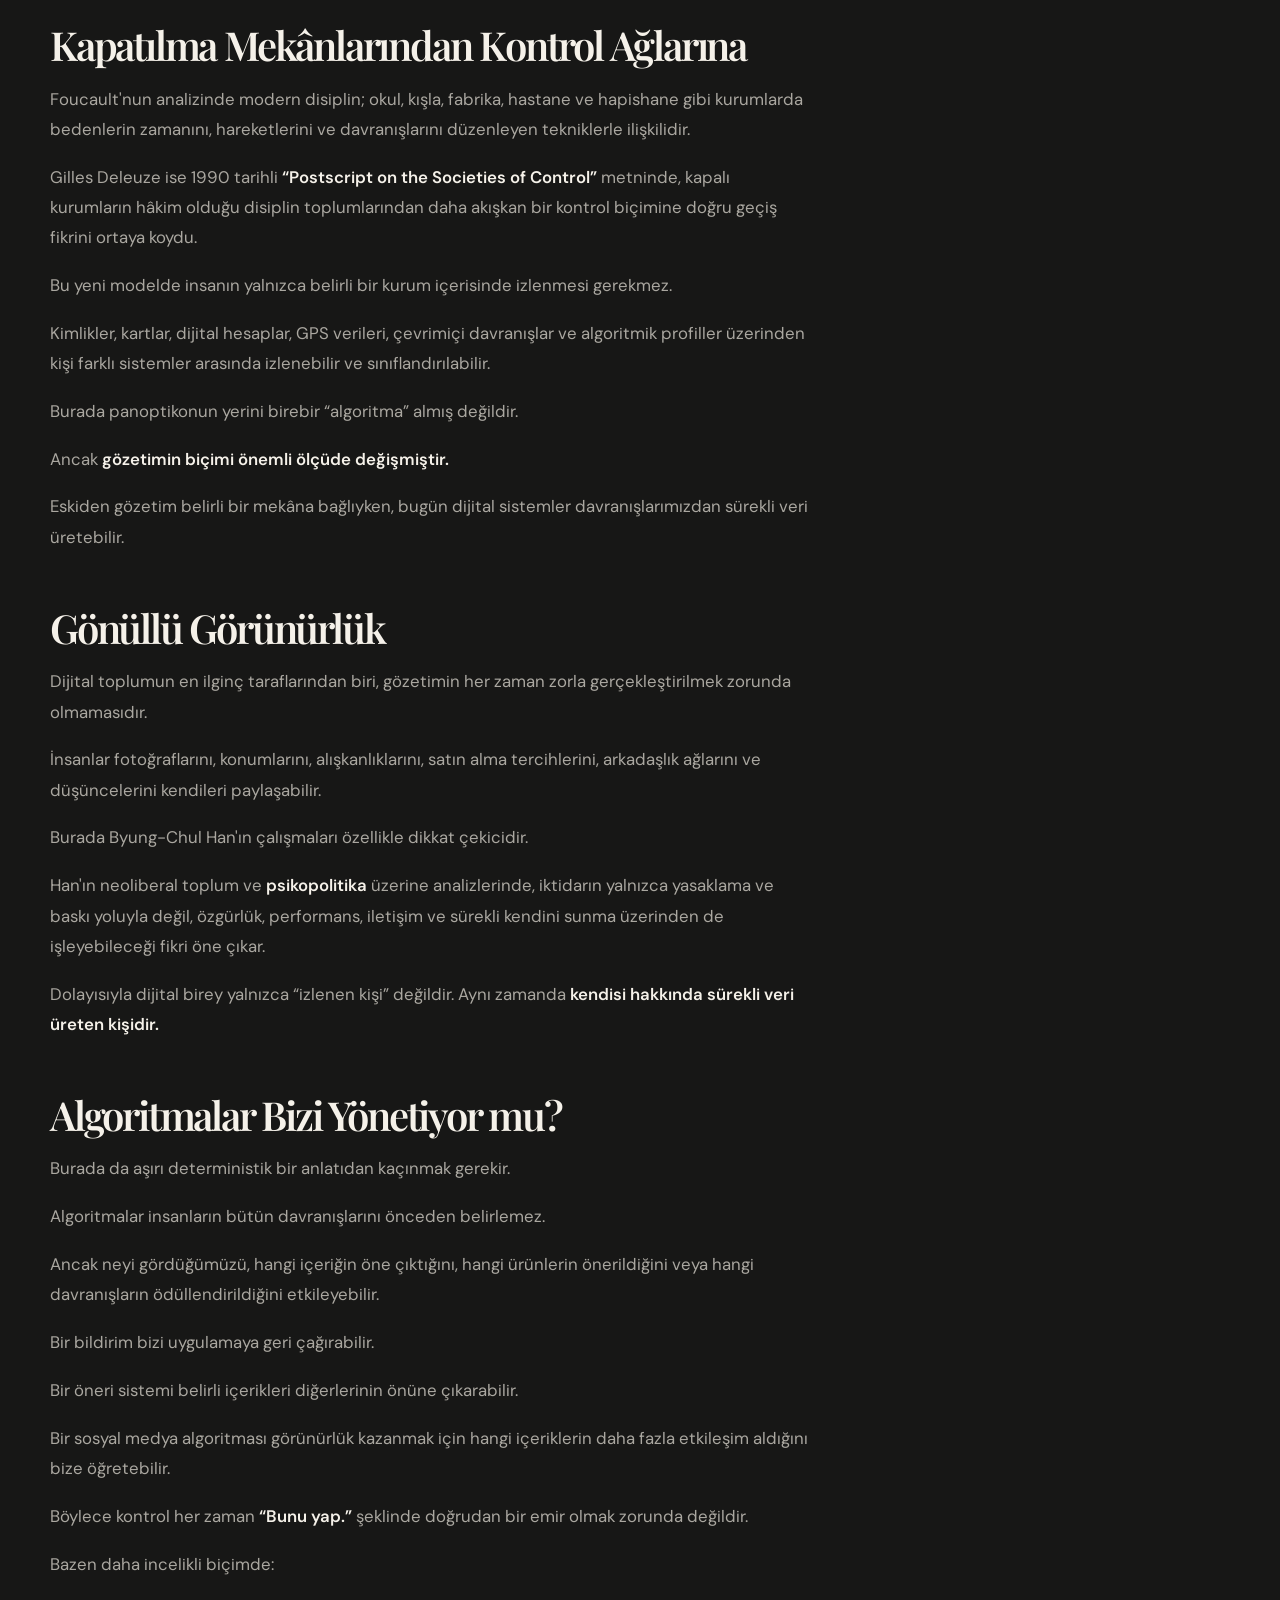
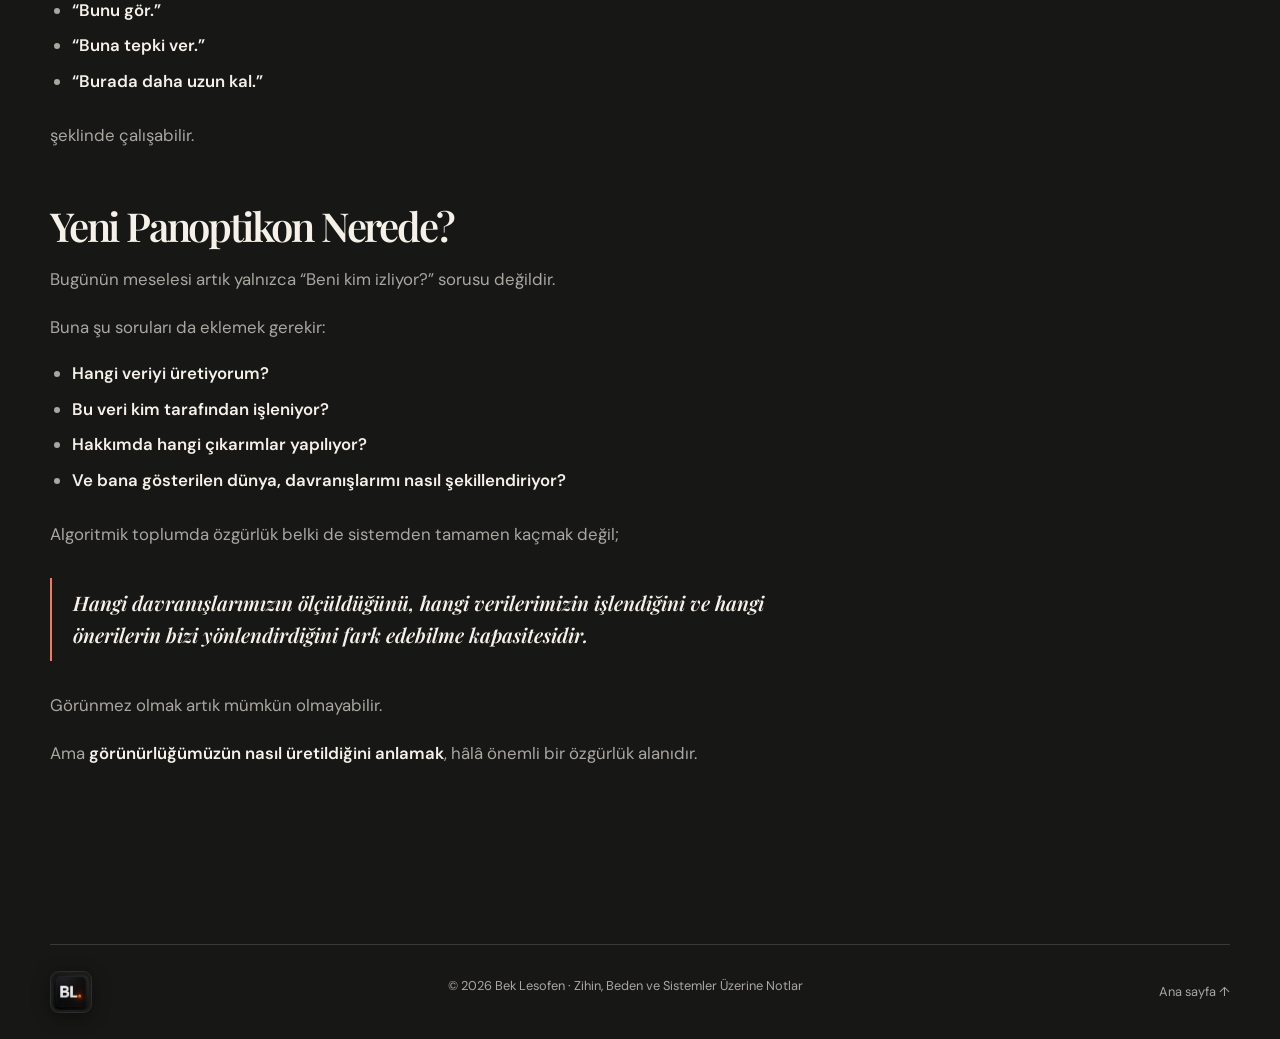
==== commit 9fd7c3a3: "fix: improve mobile editorial image framing" ====
--- a/yazilar/gorezetim-toplumundan-algoritmik-topluma.html
+++ b/yazilar/gorezetim-toplumundan-algoritmik-topluma.html
@@ -1,4 +1,4 @@
 <!DOCTYPE html>
 <html lang="tr"><head><meta charset="UTF-8" /><meta name="viewport" content="width=device-width, initial-scale=1.0" /><meta name="description" content="Görünürlük, veri ve algoritmaların gündelik davranışlarımızı nasıl biçimlendirdiği üzerine." /><title>Gözetim Toplumundan Algoritmik Topluma | Bek Lesofen</title><link rel="canonical" href="https://berat-lesofen.github.io/bek-lesofen/yazilar/gorezetim-toplumundan-algoritmik-topluma.html" /><meta property="og:title" content="Gözetim Toplumundan Algoritmik Topluma" /><meta property="og:description" content="Görünürlük, veri ve algoritmaların gündelik davranışlarımızı nasıl biçimlendirdiği üzerine." /><meta property="og:type" content="article" /><meta property="og:url" content="https://berat-lesofen.github.io/bek-lesofen/yazilar/gorezetim-toplumundan-algoritmik-topluma.html" /><meta property="og:image" content="https://berat-lesofen.github.io/bek-lesofen/assets/images/bloggenelfoto.png" /><meta name="twitter:card" content="summary_large_image" /><meta name="twitter:title" content="Gözetim Toplumundan Algoritmik Topluma" /><meta name="twitter:description" content="Görünürlük, veri ve algoritmaların gündelik davranışlarımızı nasıl biçimlendirdiği üzerine." /><meta name="twitter:image" content="https://berat-lesofen.github.io/bek-lesofen/assets/images/bloggenelfoto.png" /><link rel="preconnect" href="https://fonts.googleapis.com" /><link rel="preconnect" href="https://fonts.gstatic.com" crossorigin /><link href="https://fonts.googleapis.com/css2?family=DM+Sans:wght@400;500;600;700&family=Playfair+Display:wght@600;700&display=swap" rel="stylesheet" /><link rel="stylesheet" href="../style.css" /></head>
-  <body class="article-page" data-page="article" data-post-slug="gorezetim-toplumundan-algoritmik-topluma"><header class="site-header"><a class="logo" href="../index.html#anasayfa" aria-label="Ana sayfaya git" id="logo">BL<span>.</span></a><nav class="desktop-nav" aria-label="Ana menü"><a href="../index.html#hakkimda">Hakkımda</a><a href="../index.html#kategoriler">Konular</a><a href="../index.html#yazilar">Yazılar</a><a href="../index.html#iletisim">İletişim</a></nav><div class="header-actions"><button class="menu-toggle" type="button" aria-expanded="false" aria-label="Menüyü aç"><span></span><span></span></button></div></header><main class="article-main"><article class="article"><a class="back-link" href="../index.html#yazilar">← Tüm yazılara dön</a><p class="eyebrow" id="article-category"></p><h1 id="article-title"></h1><div class="article-meta"><time id="article-date"></time><span aria-hidden="true">·</span><span id="article-reading-time"></span></div><p class="article-intro" id="article-intro"></p><figure class="article-image" id="article-image"></figure><div class="article-content" id="article-content"></div></article></main><footer><a class="logo" href="../index.html#anasayfa" id="footer-logo">BL<span>.</span></a><p>© <span id="year"></span> <span id="footer-name"></span> · <span id="footer-tagline"></span></p><a href="../index.html#anasayfa">Ana sayfa ↑</a></footer><script src="../content.js"></script><script src="../script.js"></script></body>
+  <body class="article-page" data-page="article" data-post-slug="gorezetim-toplumundan-algoritmik-topluma"><header class="site-header"><a class="logo" href="../index.html#anasayfa" aria-label="Ana sayfaya git" id="logo"><span class="logo-frame"><img src="../assets/images/logo.png" alt="Bek Lesofen" class="logo-img" /></span></a><nav class="desktop-nav" aria-label="Ana menü"><a href="../index.html#hakkimda">Hakkımda</a><a href="../index.html#kategoriler">Konular</a><a href="../index.html#yazilar">Yazılar</a><a href="../index.html#iletisim">İletişim</a></nav><div class="header-actions"><button class="menu-toggle" type="button" aria-expanded="false" aria-label="Menüyü aç"><span></span><span></span></button></div></header><main class="article-main"><article class="article"><a class="back-link" href="../index.html#yazilar">← Tüm yazılara dön</a><p class="eyebrow" id="article-category"></p><h1 id="article-title"></h1><div class="article-meta"><time id="article-date"></time><span aria-hidden="true">·</span><span id="article-reading-time"></span></div><p class="article-intro" id="article-intro"></p><figure class="article-image" id="article-image"></figure><div class="article-content" id="article-content"></div></article></main><footer><a class="logo" href="../index.html#anasayfa" id="footer-logo"><span class="logo-frame logo-frame-footer"><img src="../assets/images/logo.png" alt="Bek Lesofen" class="logo-img" /></span></a><p>© <span id="year"></span> <span id="footer-name"></span> · <span id="footer-tagline"></span></p><a href="../index.html#anasayfa">Ana sayfa ↑</a></footer><script src="../content.js"></script><script src="../script.js"></script></body>
 </html>
--- a/style.css
+++ b/style.css
@@ -27,8 +27,49 @@
   justify-content: space-between;
 }
 .site-header { height: 88px; }
-.logo { font-size: 1.35rem; font-weight: 700; letter-spacing: -.08em; }
-.logo span { color: var(--accent); }
+.logo {
+  display: inline-flex;
+  align-items: center;
+  text-decoration: none;
+  line-height: 0;
+}
+.logo-frame {
+  display: inline-flex;
+  align-items: center;
+  justify-content: center;
+  position: relative;
+  border-radius: 13px;
+  padding: 2px;
+  background: radial-gradient(circle at 50% 50%, rgba(242, 121, 93, 0.07) 0%, rgba(37, 37, 35, 0.35) 70%, transparent 100%);
+  border: 1px solid rgba(255, 255, 255, 0.08);
+  box-shadow: 0 4px 18px rgba(0, 0, 0, 0.4), 0 0 1px rgba(255, 255, 255, 0.1) inset;
+  transition: transform .25s ease, border-color .25s ease, box-shadow .25s ease;
+}
+.logo-img {
+  display: block;
+  width: 52px;
+  height: 52px;
+  border-radius: 11px;
+  object-fit: contain;
+  transition: opacity .25s ease;
+}
+.logo:hover .logo-frame {
+  transform: translateY(-1px);
+  border-color: rgba(242, 121, 93, 0.28);
+  box-shadow: 0 6px 22px rgba(0, 0, 0, 0.5), 0 0 14px rgba(242, 121, 93, 0.1);
+}
+.logo:hover .logo-img {
+  opacity: .96;
+}
+.logo-frame-footer {
+  border-radius: 9px;
+  padding: 2px;
+}
+.logo-frame-footer .logo-img {
+  width: 36px;
+  height: 36px;
+  border-radius: 7px;
+}
 .desktop-nav { display: flex; gap: 2rem; font-size: .9rem; }
 .desktop-nav a, footer a { transition: color .2s ease; }
 .desktop-nav a:hover, footer a:hover { color: var(--accent); }
@@ -68,7 +109,7 @@
 .about-frame { position: relative; z-index: 1; background: var(--surface); border: 1px solid var(--line); padding: 9px 9px 11px; border-radius: 3px; }
 .about-frame::before { content: ""; position: absolute; top: 12px; left: 12px; right: -12px; bottom: -12px; border: 1px solid var(--line); border-radius: 3px; z-index: -1; pointer-events: none; }
 .about-frame-inner { border: 1px solid var(--line); overflow: hidden; border-radius: 2px; background: var(--bg); }
-.about-frame-inner img { display: block; width: 100%; aspect-ratio: 3 / 4; object-fit: cover; object-position: center; }
+.about-frame-inner img { display: block; width: 100%; aspect-ratio: 3 / 4; object-fit: cover; object-position: center 30%; }
 .about-frame-caption { display: flex; justify-content: space-between; align-items: center; padding: 9px 2px 0; font-size: .62rem; letter-spacing: .14em; font-weight: 700; color: var(--muted); }
 .about-frame-caption span:first-child { color: var(--accent); }
 .large-text { font-size: clamp(1.25rem, 2vw, 1.7rem); line-height: 1.55; letter-spacing: -.025em; max-width: 630px; }
@@ -178,6 +219,8 @@
 @media (max-width: 720px) {
   .site-header, footer, .hero, .section { width: min(100% - 36px, 1180px); }
   .site-header { height: 72px; }
+  .logo-img { width: 44px; height: 44px; border-radius: 9px; }
+  .logo-frame { border-radius: 11px; padding: 1.5px; }
   .desktop-nav { display: none; }
   .menu-toggle { display: block; }
   .site-header.nav-open { position: relative; }
@@ -190,10 +233,12 @@
   .hero-profile-desc { font-size: .78rem; }
   .posts-header-editorial { grid-template-columns: 1fr; gap: 2rem; margin-bottom: 2.5rem; }
   .posts-side-editorial { grid-template-columns: 1fr; gap: 1rem; }
-  .posts-editorial-image { height: 170px; min-height: auto; }
+  .posts-editorial-image { height: auto; aspect-ratio: 4 / 5; max-height: 460px; min-height: auto; }
+  .posts-editorial-image img { object-position: center 74%; }
   .aphorism-card { height: auto; min-height: 130px; padding: 1.2rem; }
   .about { grid-template-columns: 1fr; gap: 2rem; }
-  .about-image { width: min(330px, calc(100% - 16px)); margin-bottom: 1.2rem; }
+  .about-image { width: min(320px, calc(100% - 16px)); margin-bottom: 1.2rem; }
+  .about-frame-inner img { aspect-ratio: 2 / 3; object-fit: cover; object-position: center 25%; }
   .section { padding: 76px 0; }
   .section-heading { align-items: start; flex-direction: column; }
   .category-grid { grid-template-columns: 1fr 1fr; }
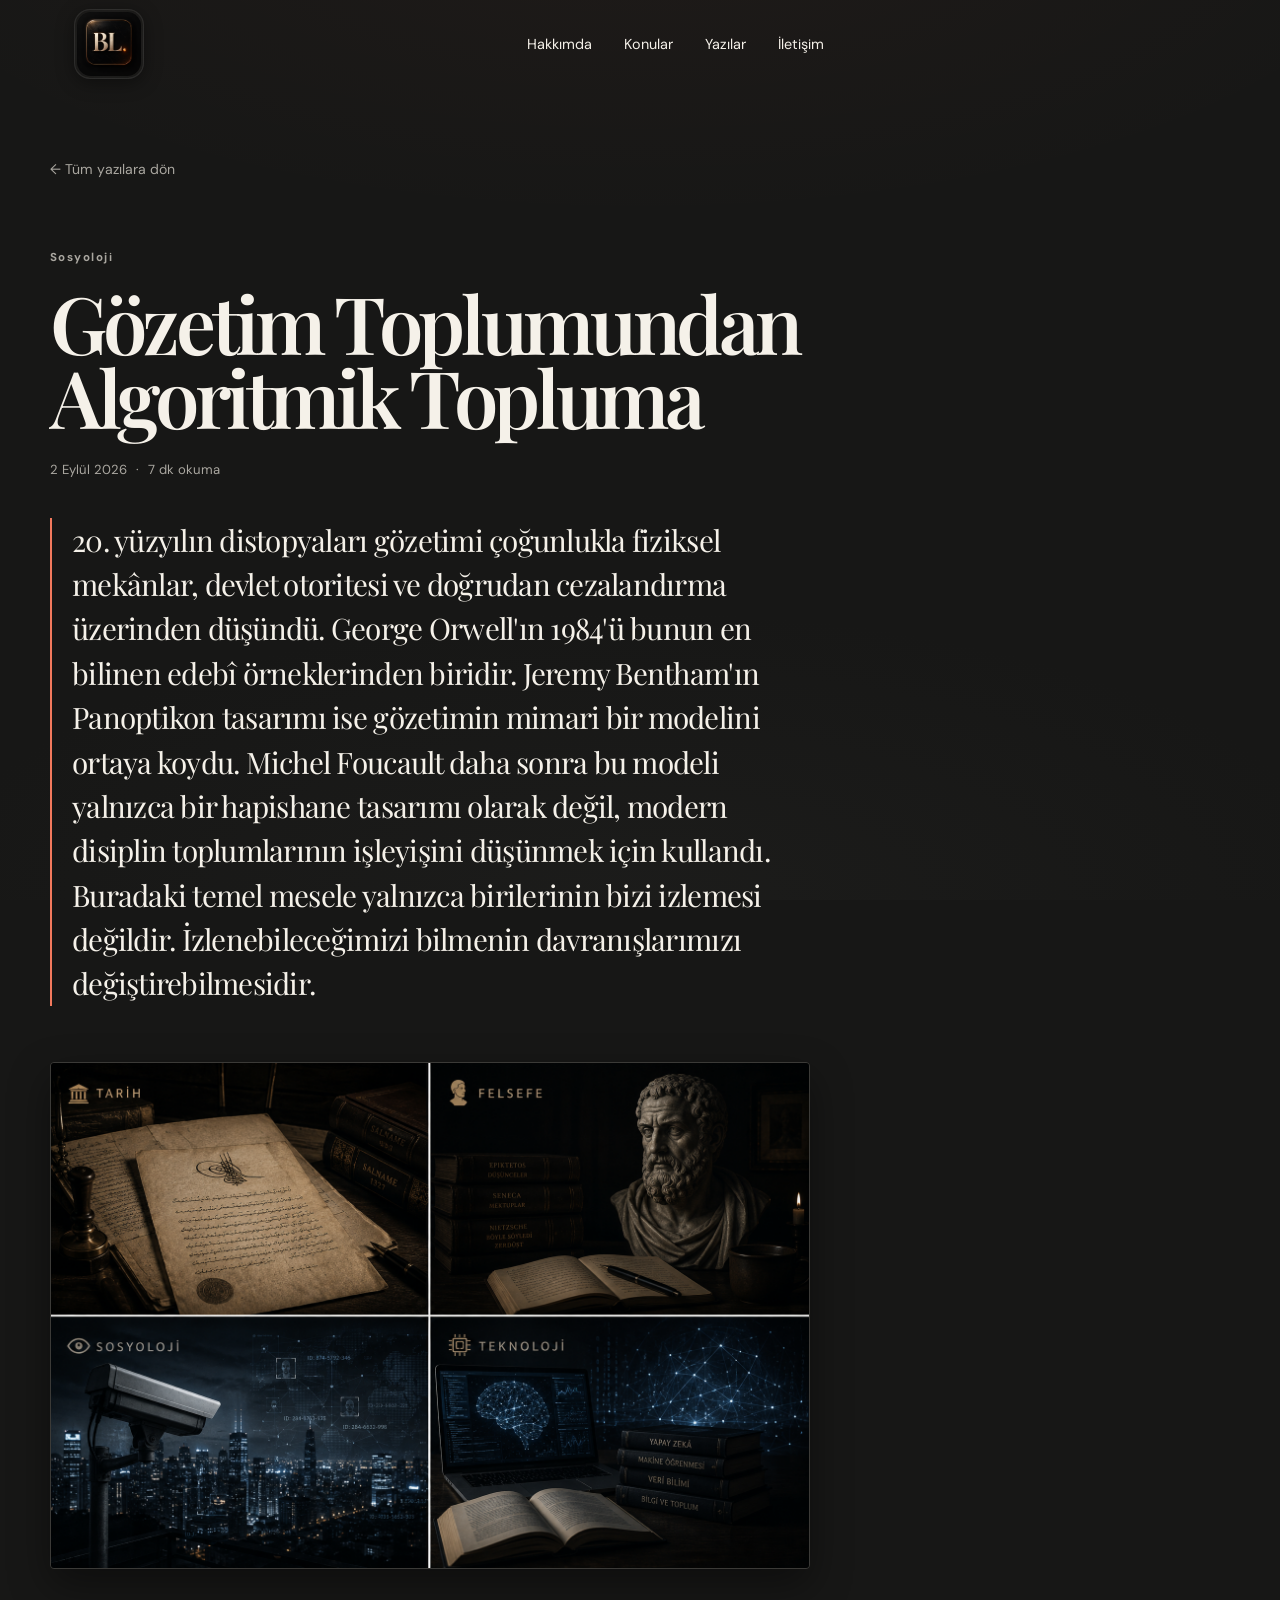
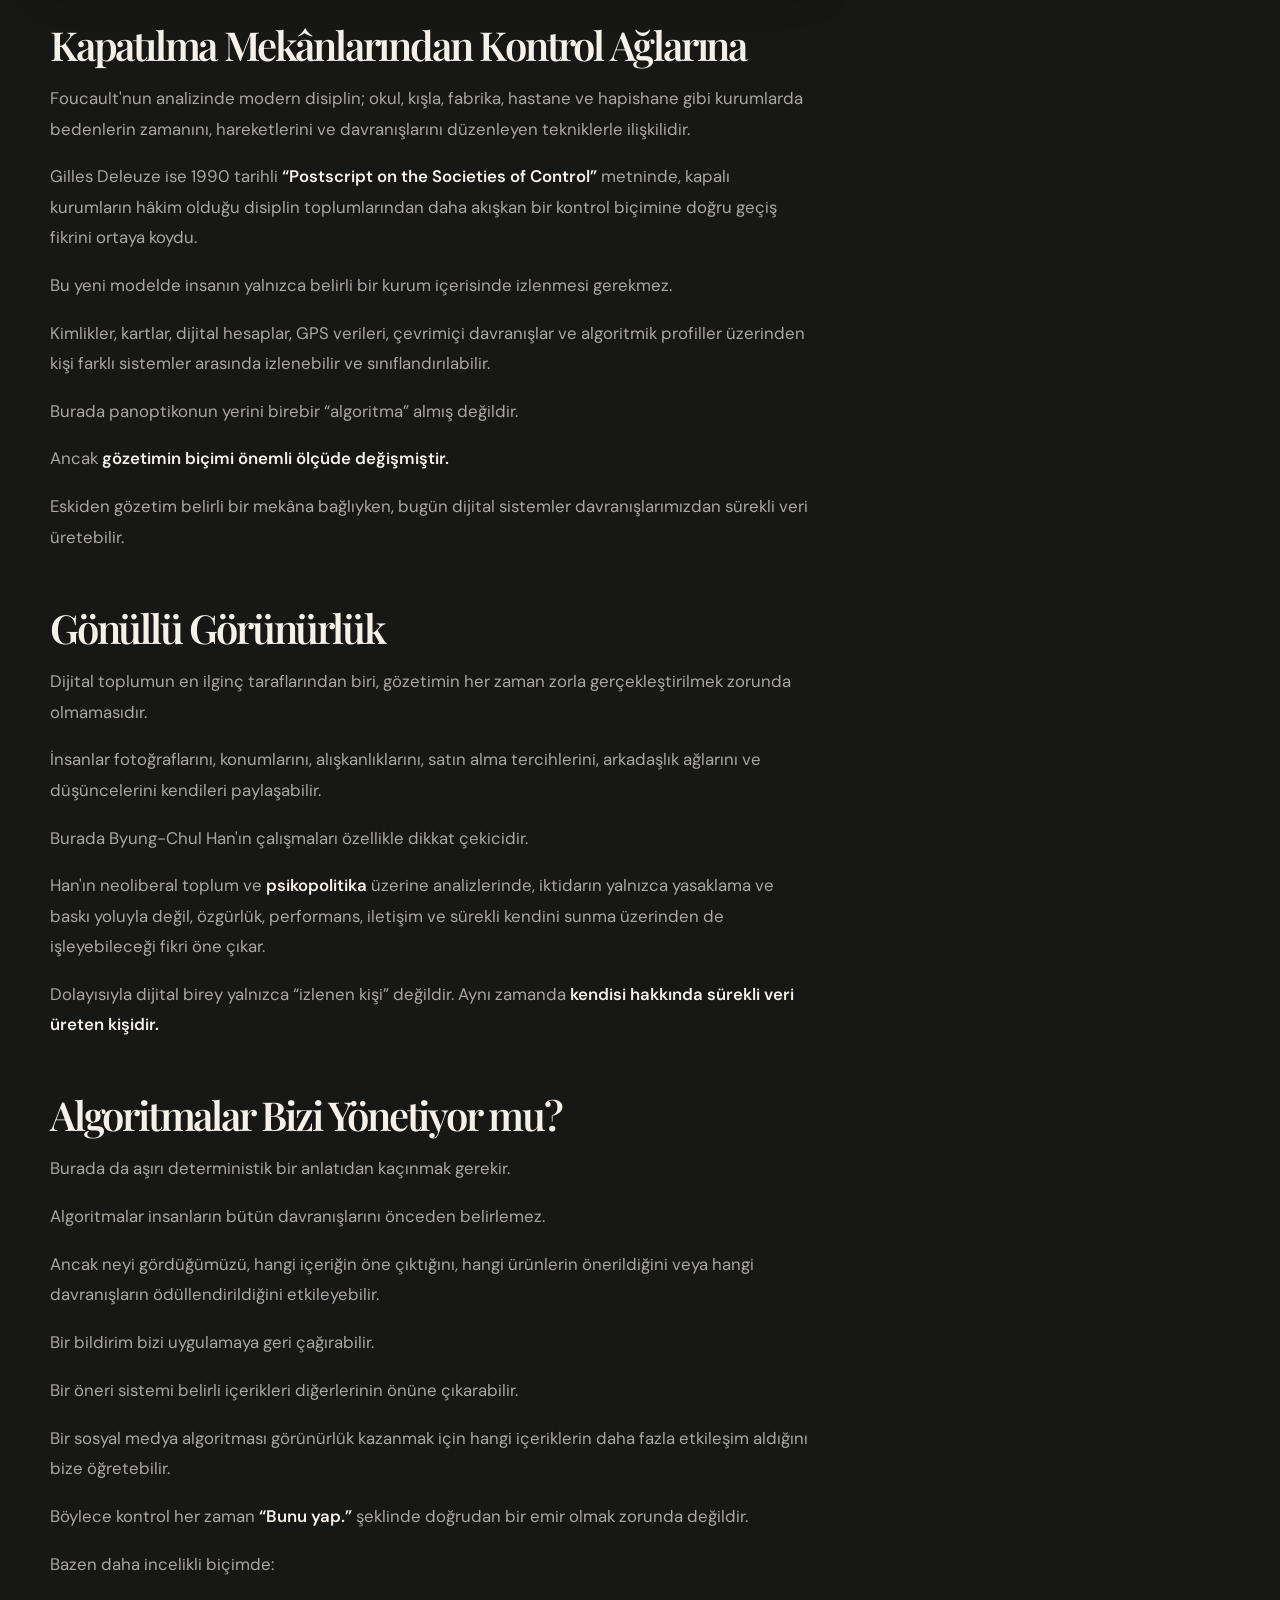
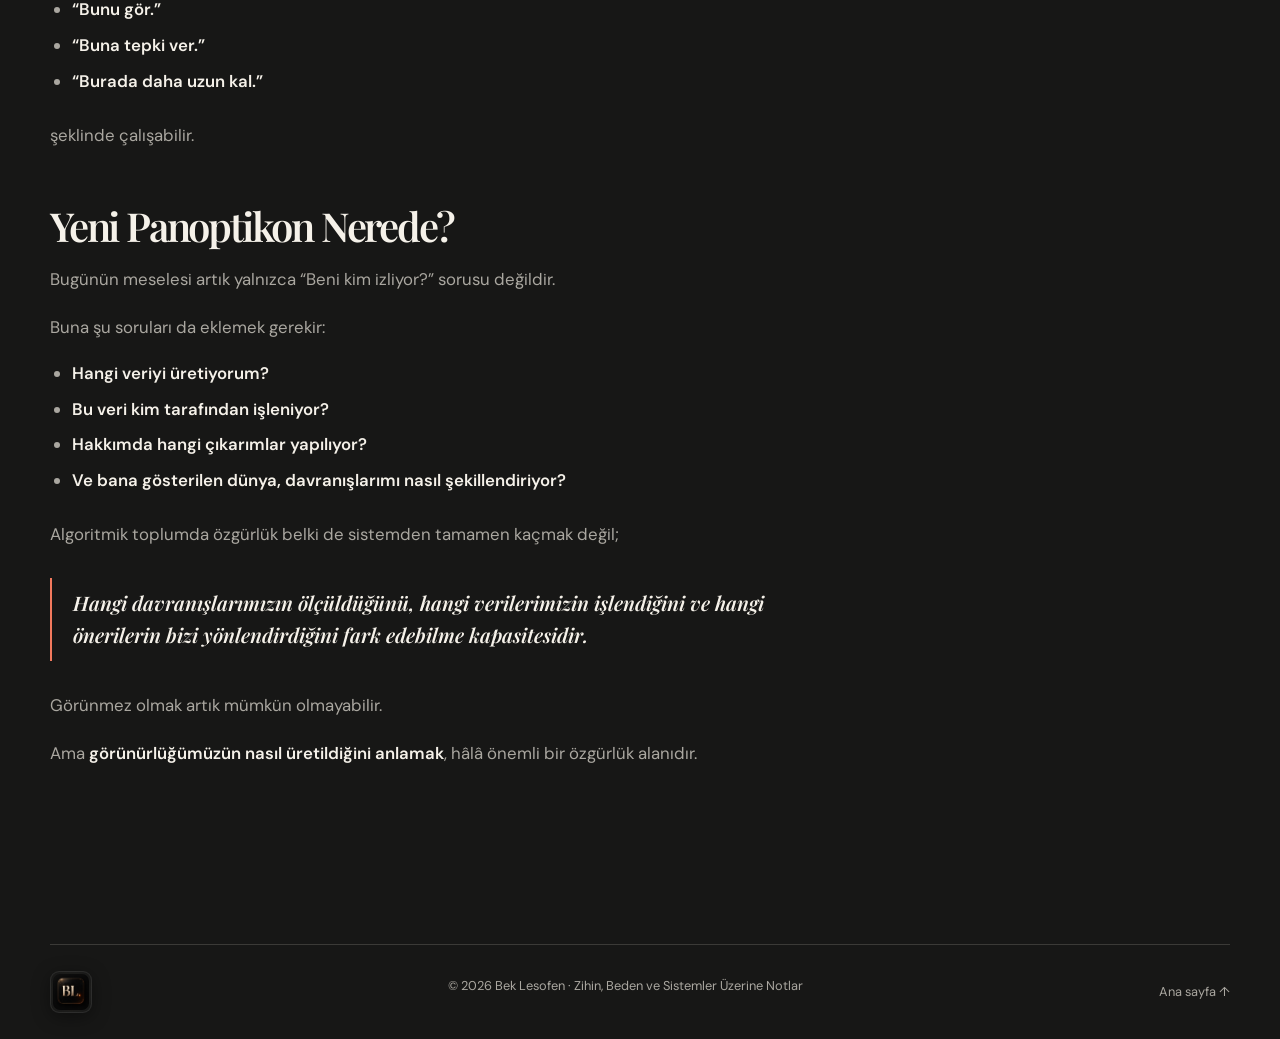
==== commit e2d670d9: "feat(brand): update site logo to yenilogo.png and adjust size" ====
--- a/yazilar/gorezetim-toplumundan-algoritmik-topluma.html
+++ b/yazilar/gorezetim-toplumundan-algoritmik-topluma.html
@@ -1,4 +1,4 @@
 <!DOCTYPE html>
 <html lang="tr"><head><meta charset="UTF-8" /><meta name="viewport" content="width=device-width, initial-scale=1.0" /><meta name="description" content="Görünürlük, veri ve algoritmaların gündelik davranışlarımızı nasıl biçimlendirdiği üzerine." /><title>Gözetim Toplumundan Algoritmik Topluma | Bek Lesofen</title><link rel="canonical" href="https://berat-lesofen.github.io/bek-lesofen/yazilar/gorezetim-toplumundan-algoritmik-topluma.html" /><meta property="og:title" content="Gözetim Toplumundan Algoritmik Topluma" /><meta property="og:description" content="Görünürlük, veri ve algoritmaların gündelik davranışlarımızı nasıl biçimlendirdiği üzerine." /><meta property="og:type" content="article" /><meta property="og:url" content="https://berat-lesofen.github.io/bek-lesofen/yazilar/gorezetim-toplumundan-algoritmik-topluma.html" /><meta property="og:image" content="https://berat-lesofen.github.io/bek-lesofen/assets/images/bloggenelfoto.png" /><meta name="twitter:card" content="summary_large_image" /><meta name="twitter:title" content="Gözetim Toplumundan Algoritmik Topluma" /><meta name="twitter:description" content="Görünürlük, veri ve algoritmaların gündelik davranışlarımızı nasıl biçimlendirdiği üzerine." /><meta name="twitter:image" content="https://berat-lesofen.github.io/bek-lesofen/assets/images/bloggenelfoto.png" /><link rel="preconnect" href="https://fonts.googleapis.com" /><link rel="preconnect" href="https://fonts.gstatic.com" crossorigin /><link href="https://fonts.googleapis.com/css2?family=DM+Sans:wght@400;500;600;700&family=Playfair+Display:wght@600;700&display=swap" rel="stylesheet" /><link rel="stylesheet" href="../style.css" /></head>
-  <body class="article-page" data-page="article" data-post-slug="gorezetim-toplumundan-algoritmik-topluma"><header class="site-header"><a class="logo" href="../index.html#anasayfa" aria-label="Ana sayfaya git" id="logo"><span class="logo-frame"><img src="../assets/images/logo.png" alt="Bek Lesofen" class="logo-img" /></span></a><nav class="desktop-nav" aria-label="Ana menü"><a href="../index.html#hakkimda">Hakkımda</a><a href="../index.html#kategoriler">Konular</a><a href="../index.html#yazilar">Yazılar</a><a href="../index.html#iletisim">İletişim</a></nav><div class="header-actions"><button class="menu-toggle" type="button" aria-expanded="false" aria-label="Menüyü aç"><span></span><span></span></button></div></header><main class="article-main"><article class="article"><a class="back-link" href="../index.html#yazilar">← Tüm yazılara dön</a><p class="eyebrow" id="article-category"></p><h1 id="article-title"></h1><div class="article-meta"><time id="article-date"></time><span aria-hidden="true">·</span><span id="article-reading-time"></span></div><p class="article-intro" id="article-intro"></p><figure class="article-image" id="article-image"></figure><div class="article-content" id="article-content"></div></article></main><footer><a class="logo" href="../index.html#anasayfa" id="footer-logo"><span class="logo-frame logo-frame-footer"><img src="../assets/images/logo.png" alt="Bek Lesofen" class="logo-img" /></span></a><p>© <span id="year"></span> <span id="footer-name"></span> · <span id="footer-tagline"></span></p><a href="../index.html#anasayfa">Ana sayfa ↑</a></footer><script src="../content.js"></script><script src="../script.js"></script></body>
+  <body class="article-page" data-page="article" data-post-slug="gorezetim-toplumundan-algoritmik-topluma"><header class="site-header"><a class="logo" href="../index.html#anasayfa" aria-label="Ana sayfaya git" id="logo"><span class="logo-frame"><img src="../assets/images/yenilogo.png" alt="Bek Lesofen" class="logo-img" /></span></a><nav class="desktop-nav" aria-label="Ana menü"><a href="../index.html#hakkimda">Hakkımda</a><a href="../index.html#kategoriler">Konular</a><a href="../index.html#yazilar">Yazılar</a><a href="../index.html#iletisim">İletişim</a></nav><div class="header-actions"><button class="menu-toggle" type="button" aria-expanded="false" aria-label="Menüyü aç"><span></span><span></span></button></div></header><main class="article-main"><article class="article"><a class="back-link" href="../index.html#yazilar">← Tüm yazılara dön</a><p class="eyebrow" id="article-category"></p><h1 id="article-title"></h1><div class="article-meta"><time id="article-date"></time><span aria-hidden="true">·</span><span id="article-reading-time"></span></div><p class="article-intro" id="article-intro"></p><figure class="article-image" id="article-image"></figure><div class="article-content" id="article-content"></div></article></main><footer><a class="logo" href="../index.html#anasayfa" id="footer-logo"><span class="logo-frame logo-frame-footer"><img src="../assets/images/yenilogo.png" alt="Bek Lesofen" class="logo-img" /></span></a><p>© <span id="year"></span> <span id="footer-name"></span> · <span id="footer-tagline"></span></p><a href="../index.html#anasayfa">Ana sayfa ↑</a></footer><script src="../content.js"></script><script src="../script.js"></script></body>
 </html>
--- a/style.css
+++ b/style.css
@@ -12,21 +12,49 @@
 html { scroll-behavior: smooth; }
 body {
   margin: 0;
-  background: var(--bg);
+  background-color: var(--bg);
+  background-image:
+    radial-gradient(ellipse 90% 50% at 50% -10%, rgba(242, 121, 93, 0.035), transparent 70%),
+    radial-gradient(ellipse 70% 40% at 50% 100%, rgba(37, 37, 35, 0.35), transparent 80%);
+  background-attachment: fixed;
   color: var(--text);
   font-family: "DM Sans", sans-serif;
   transition: background .25s ease, color .25s ease;
+  overflow-x: hidden;
 }
 a { color: inherit; text-decoration: none; }
 
-.site-header, footer {
+.site-header {
+  position: sticky;
+  top: 0;
+  z-index: 100;
+  width: 100%;
+  padding: 0 clamp(24px, calc((100% - 1180px) / 2 + 24px), 120px);
+  height: 88px;
+  display: flex;
+  align-items: center;
+  justify-content: space-between;
+  background: transparent;
+  border-bottom: 1px solid transparent;
+  transition: background .4s cubic-bezier(0.16, 1, 0.3, 1),
+              border-color .4s ease,
+              box-shadow .4s ease,
+              backdrop-filter .4s ease;
+}
+.site-header.scrolled {
+  background: rgba(23, 23, 22, 0.88);
+  backdrop-filter: blur(14px);
+  -webkit-backdrop-filter: blur(14px);
+  border-bottom: 1px solid rgba(255, 255, 255, 0.06);
+  box-shadow: 0 4px 20px rgba(0, 0, 0, 0.35);
+}
+footer {
   width: min(1180px, calc(100% - 48px));
   margin: 0 auto;
   display: flex;
   align-items: center;
   justify-content: space-between;
 }
-.site-header { height: 88px; }
 .logo {
   display: inline-flex;
   align-items: center;
@@ -38,7 +66,7 @@
   align-items: center;
   justify-content: center;
   position: relative;
-  border-radius: 13px;
+  border-radius: 16px;
   padding: 2px;
   background: radial-gradient(circle at 50% 50%, rgba(242, 121, 93, 0.07) 0%, rgba(37, 37, 35, 0.35) 70%, transparent 100%);
   border: 1px solid rgba(255, 255, 255, 0.08);
@@ -47,9 +75,9 @@
 }
 .logo-img {
   display: block;
-  width: 52px;
-  height: 52px;
-  border-radius: 11px;
+  width: 64px;
+  height: 64px;
+  border-radius: 14px;
   object-fit: contain;
   transition: opacity .25s ease;
 }
@@ -84,10 +112,72 @@
 .hero, .section { width: min(1180px, calc(100% - 48px)); margin: 0 auto; }
 .hero { min-height: calc(100vh - 88px); padding: clamp(80px, 12vh, 150px) 0 70px; display: flex; justify-content: space-between; align-items: center; gap: clamp(2rem, 5vw, 4rem); }
 .hero-main { flex: 1; min-width: 0; }
-.hero-profile { flex-shrink: 0; display: flex; flex-direction: column; align-items: center; text-align: center; }
-.hero-avatar-frame { position: relative; width: clamp(250px, 24vw, 290px); height: clamp(250px, 24vw, 290px); border-radius: 50%; padding: 5px; border: 1px solid var(--line); background: var(--surface); margin-bottom: 1.2rem; }
-.hero-avatar { display: block; width: 100%; height: 100%; border-radius: 50%; object-fit: cover; object-position: center 25%; }
-.hero-avatar-dot { position: absolute; top: 16px; right: 16px; width: 18px; height: 18px; background: var(--accent); border-radius: 50%; border: 3px solid var(--bg); transition: border-color .25s ease; }
+
+@keyframes heroReveal {
+  from {
+    opacity: 0;
+    transform: translateY(18px);
+  }
+  to {
+    opacity: 1;
+    transform: translateY(0);
+  }
+}
+
+.hero-fade-1 { animation: heroReveal .8s cubic-bezier(0.16, 1, 0.3, 1) both; }
+.hero-fade-2 { animation: heroReveal .9s cubic-bezier(0.16, 1, 0.3, 1) .1s both; }
+.hero-fade-3 { animation: heroReveal .9s cubic-bezier(0.16, 1, 0.3, 1) .22s both; }
+.hero-fade-4 { animation: heroReveal .9s cubic-bezier(0.16, 1, 0.3, 1) .34s both; }
+
+.hero-profile {
+  flex-shrink: 0;
+  display: flex;
+  flex-direction: column;
+  align-items: center;
+  text-align: center;
+  animation: heroReveal 1s cubic-bezier(0.16, 1, 0.3, 1) .18s both;
+  transition: transform .45s cubic-bezier(0.16, 1, 0.3, 1);
+  will-change: transform;
+}
+.hero-avatar-frame {
+  position: relative;
+  width: clamp(250px, 24vw, 290px);
+  height: clamp(250px, 24vw, 290px);
+  border-radius: 50%;
+  padding: 5px;
+  border: 1px solid var(--line);
+  background: var(--surface);
+  margin-bottom: 1.2rem;
+  box-shadow: 0 12px 36px rgba(0, 0, 0, 0.45);
+  transition: transform .4s cubic-bezier(0.16, 1, 0.3, 1), box-shadow .4s ease;
+}
+.hero-profile:hover .hero-avatar-frame {
+  transform: translateY(-2px);
+  box-shadow: 0 16px 44px rgba(0, 0, 0, 0.55);
+}
+.hero-avatar { display: block; width: 100%; height: 100%; border-radius: 50%; object-fit: cover; object-position: 48% 50%; }
+
+@keyframes amberBreathing {
+  0%, 100% {
+    box-shadow: 0 0 0 0 rgba(242, 121, 93, 0);
+  }
+  50% {
+    box-shadow: 0 0 14px 3px rgba(242, 121, 93, 0.24);
+  }
+}
+
+.hero-avatar-dot {
+  position: absolute;
+  top: 16px;
+  right: 16px;
+  width: 18px;
+  height: 18px;
+  background: var(--accent);
+  border-radius: 50%;
+  border: 3px solid var(--bg);
+  animation: amberBreathing 7s ease-in-out infinite;
+  transition: border-color .25s ease;
+}
 .hero-profile-info { text-align: center; }
 .hero-profile-name { display: block; font-family: "Playfair Display", serif; font-size: 1.25rem; font-weight: 600; color: var(--text); letter-spacing: -.02em; margin-bottom: .3rem; }
 .hero-profile-desc { display: block; font-size: .82rem; color: var(--muted); letter-spacing: .04em; line-height: 1.4; }
@@ -98,40 +188,168 @@
 em { color: var(--accent); font-style: italic; }
 .hero-text { max-width: 510px; font-size: 1.02rem; line-height: 1.62; color: var(--muted); margin-bottom: 2.1rem; }
 .hero-text p { margin-bottom: .8rem; }
-.button { display: inline-flex; align-items: center; gap: 1.6rem; background: var(--text); color: var(--bg); padding: .9rem 1.2rem; border-radius: 99px; font-size: .9rem; font-weight: 600; transition: transform .2s ease; }
-.button:hover { transform: translateY(-3px); }
+.button {
+  display: inline-flex;
+  align-items: center;
+  gap: 1.6rem;
+  background: var(--text);
+  color: var(--bg);
+  padding: .9rem 1.2rem;
+  border-radius: 99px;
+  font-size: .9rem;
+  font-weight: 600;
+  transition: transform .25s cubic-bezier(0.16, 1, 0.3, 1), box-shadow .25s ease, background-color .2s ease;
+}
+.button:hover {
+  transform: translateY(-2px);
+  box-shadow: 0 8px 24px rgba(0, 0, 0, 0.4);
+}
+
+.reveal-on-scroll {
+  opacity: 0;
+  transform: translateY(22px);
+  transition: opacity .8s cubic-bezier(0.16, 1, 0.3, 1),
+              transform .8s cubic-bezier(0.16, 1, 0.3, 1);
+  transition-delay: calc(var(--reveal-index, 0) * 75ms);
+  will-change: opacity, transform;
+}
+
+.reveal-on-scroll.is-visible {
+  opacity: 1;
+  transform: translateY(0);
+}
 
 .section { border-top: 1px solid var(--line); padding: 105px 0; }
 .about { display: grid; grid-template-columns: .5fr .82fr 1.18fr; gap: clamp(2rem, 3.5vw, 2.5rem); }
 h2 { font-size: clamp(2.8rem, 5.2vw, 5rem); line-height: .98; margin-bottom: 0; }
 .about-content { padding-top: .5rem; }
 .about-image { margin: 0; align-self: start; position: relative; }
-.about-frame { position: relative; z-index: 1; background: var(--surface); border: 1px solid var(--line); padding: 9px 9px 11px; border-radius: 3px; }
+.about-frame {
+  position: relative;
+  z-index: 1;
+  background: var(--surface);
+  border: 1px solid var(--line);
+  padding: 9px 9px 11px;
+  border-radius: 3px;
+  transition: transform .45s cubic-bezier(0.16, 1, 0.3, 1), box-shadow .45s ease;
+}
+.about-frame:hover {
+  transform: translateY(-2px);
+  box-shadow: 0 16px 36px rgba(0, 0, 0, 0.4);
+}
 .about-frame::before { content: ""; position: absolute; top: 12px; left: 12px; right: -12px; bottom: -12px; border: 1px solid var(--line); border-radius: 3px; z-index: -1; pointer-events: none; }
 .about-frame-inner { border: 1px solid var(--line); overflow: hidden; border-radius: 2px; background: var(--bg); }
-.about-frame-inner img { display: block; width: 100%; aspect-ratio: 3 / 4; object-fit: cover; object-position: center 30%; }
+.about-frame-inner img {
+  display: block;
+  width: 100%;
+  aspect-ratio: 3 / 4;
+  object-fit: cover;
+  object-position: center 30%;
+  transition: transform .8s cubic-bezier(0.16, 1, 0.3, 1);
+}
+.about-frame:hover .about-frame-inner img {
+  transform: scale(1.018);
+}
 .about-frame-caption { display: flex; justify-content: space-between; align-items: center; padding: 9px 2px 0; font-size: .62rem; letter-spacing: .14em; font-weight: 700; color: var(--muted); }
 .about-frame-caption span:first-child { color: var(--accent); }
 .large-text { font-size: clamp(1.25rem, 2vw, 1.7rem); line-height: 1.55; letter-spacing: -.025em; max-width: 630px; }
 .about-detail { color: var(--muted); line-height: 1.65; max-width: 610px; margin: 1.15rem 0 0; }
 .tags { display: flex; flex-wrap: wrap; gap: .55rem; margin-top: 2.4rem; }
-.tags span { border: 1px solid var(--line); border-radius: 99px; padding: .5rem .85rem; color: var(--muted); font-size: .83rem; }
+.tags span {
+  border: 1px solid var(--line);
+  border-radius: 99px;
+  padding: .5rem .85rem;
+  color: var(--muted);
+  font-size: .83rem;
+  transition: border-color .2s ease, color .2s ease, background .2s ease;
+}
+.tags span:hover {
+  border-color: var(--accent);
+  color: var(--text);
+}
 .section-heading { display: flex; justify-content: space-between; align-items: end; gap: 2rem; margin-bottom: 3rem; }
 .section-intro { max-width: 360px; color: var(--muted); line-height: 1.6; margin: 0; }
 .category-grid { display: grid; grid-template-columns: repeat(5, 1fr); gap: 1px; background: var(--line); border: 1px solid var(--line); }
-.category-card { background: var(--bg); padding: 1.5rem; min-height: 235px; display: flex; flex-direction: column; transition: background .2s ease, color .2s ease; }
-.category-card:hover { background: var(--surface); }
+.category-card {
+  background: var(--bg);
+  padding: 1.5rem;
+  min-height: 235px;
+  display: flex;
+  flex-direction: column;
+  position: relative;
+  transition: transform .35s cubic-bezier(0.16, 1, 0.3, 1),
+              background .3s ease,
+              box-shadow .35s ease;
+}
+.category-card:hover {
+  transform: translateY(-2px);
+  background: var(--surface);
+  box-shadow: 0 8px 24px rgba(0, 0, 0, 0.35);
+  z-index: 1;
+}
 .category-number { color: var(--accent); font-size: .7rem; font-weight: 700; letter-spacing: .12em; }
 .category-card h3 { font-size: 1.35rem; margin: 2.6rem 0 .65rem; }
 .category-card p { color: var(--muted); font-size: .84rem; line-height: 1.55; margin-bottom: 0; }
-.category-arrow { margin-top: auto; color: var(--accent); font-size: 1.1rem; }
+.category-arrow {
+  margin-top: auto;
+  color: var(--accent);
+  font-size: 1.1rem;
+  transition: transform .3s cubic-bezier(0.16, 1, 0.3, 1);
+}
+.category-card:hover .category-arrow {
+  transform: translateX(4px);
+}
 .posts-header-editorial { display: grid; grid-template-columns: 1fr 1.3fr; gap: clamp(2rem, 4vw, 3.5rem); align-items: stretch; margin-bottom: 3.5rem; }
 .posts-heading-col { display: flex; flex-direction: column; justify-content: space-between; }
 .posts-heading-col h2 { margin-bottom: 1.8rem; }
 .posts-side-editorial { display: grid; grid-template-columns: 1.15fr 1fr; gap: 1rem; }
-.posts-editorial-image { height: 100%; min-height: 190px; border: 1px solid var(--line); border-radius: 4px; overflow: hidden; background: var(--surface); }
-.posts-editorial-image img { display: block; width: 100%; height: 100%; object-fit: cover; object-position: center 36%; }
-.aphorism-card { height: 100%; min-height: 190px; box-sizing: border-box; background: var(--surface); border: 1px solid var(--line); border-radius: 4px; padding: 1.3rem 1.4rem; display: flex; flex-direction: column; justify-content: space-between; }
+.posts-editorial-image {
+  height: 100%;
+  min-height: 190px;
+  border: 1px solid var(--line);
+  border-radius: 4px;
+  overflow: hidden;
+  background: var(--surface);
+  transition: transform .45s cubic-bezier(0.16, 1, 0.3, 1),
+              box-shadow .45s ease,
+              border-color .3s ease;
+}
+.posts-editorial-image:hover {
+  transform: translateY(-2px);
+  box-shadow: 0 14px 32px rgba(0, 0, 0, 0.4);
+  border-color: rgba(255, 255, 255, 0.12);
+}
+.posts-editorial-image img {
+  display: block;
+  width: 100%;
+  height: 100%;
+  object-fit: cover;
+  object-position: center 36%;
+  transition: transform .8s cubic-bezier(0.16, 1, 0.3, 1);
+}
+.posts-editorial-image:hover img {
+  transform: scale(1.02);
+}
+.aphorism-card {
+  height: 100%;
+  min-height: 190px;
+  box-sizing: border-box;
+  background: var(--surface);
+  border: 1px solid var(--line);
+  border-radius: 4px;
+  padding: 1.3rem 1.4rem;
+  display: flex;
+  flex-direction: column;
+  justify-content: space-between;
+  transition: transform .45s cubic-bezier(0.16, 1, 0.3, 1),
+              box-shadow .45s ease,
+              border-color .3s ease;
+}
+.aphorism-card:hover {
+  transform: translateY(-2px);
+  box-shadow: 0 14px 32px rgba(0, 0, 0, 0.4);
+  border-color: rgba(242, 121, 93, 0.22);
+}
 .aphorism-label { display: block; color: var(--accent); font-size: .65rem; letter-spacing: .15em; font-weight: 700; text-transform: uppercase; }
 .aphorism-quote { margin: 0; font-family: "Playfair Display", serif; font-size: clamp(.88rem, 1.05vw, .98rem); line-height: 1.48; color: var(--text); font-style: italic; letter-spacing: -.01em; }
 .aphorism-author { display: block; font-size: .75rem; color: var(--muted); letter-spacing: .04em; font-style: normal; }
@@ -140,15 +358,260 @@
 .filter-button:hover, .filter-button.active { color: var(--accent-text); background: var(--text); border-color: var(--text); }
 .text-link, .email-link { font-weight: 600; border-bottom: 1px solid currentColor; padding-bottom: .2rem; white-space: nowrap; }
 .post-grid { display: grid; grid-template-columns: 1.25fr 1fr 1fr; gap: 1px; background: var(--line); border: 1px solid var(--line); }
-.post-card { background: var(--bg); padding: 2rem; min-height: 310px; display: flex; flex-direction: column; }
+.post-card {
+  background: var(--bg);
+  padding: 2rem;
+  min-height: 310px;
+  display: flex;
+  flex-direction: column;
+  position: relative;
+  transition: transform .35s cubic-bezier(0.16, 1, 0.3, 1),
+              background-color .35s ease,
+              border-color .35s ease,
+              box-shadow .35s cubic-bezier(0.16, 1, 0.3, 1);
+}
+.post-card:hover {
+  transform: translateY(-3px);
+  background: #1f1f1d;
+  box-shadow: 0 14px 36px rgba(0, 0, 0, 0.45);
+  z-index: 1;
+}
 .featured-post { background: var(--surface); }
 .post-card-image { margin: -2rem -2rem 1.5rem; overflow: hidden; }
-.post-card-image img { display: block; width: 100%; aspect-ratio: 16 / 9; object-fit: cover; object-position: center 42%; }
+.post-card-image img {
+  display: block;
+  width: 100%;
+  aspect-ratio: 16 / 9;
+  object-fit: cover;
+  object-position: center 42%;
+  transition: transform .75s cubic-bezier(0.16, 1, 0.3, 1);
+}
+.post-card:hover .post-card-image img {
+  transform: scale(1.025);
+}
 .post-meta { font-size: .65rem; }
 h3 { font-family: "Playfair Display", serif; font-size: 1.65rem; line-height: 1.12; letter-spacing: -.035em; margin-bottom: 1rem; }
 .post-card p:not(.post-meta) { color: var(--muted); line-height: 1.55; font-size: .92rem; }
-.post-card a { margin-top: auto; font-size: .9rem; font-weight: 700; }
-.post-card a span { color: var(--accent); }
+.post-card a {
+  margin-top: auto;
+  font-size: .9rem;
+  font-weight: 700;
+  transition: color .2s ease;
+}
+.post-card a span {
+  color: var(--accent);
+  display: inline-block;
+  transition: transform .25s ease;
+}
+.post-card:hover a span {
+  transform: translateX(4px);
+}
+
+/* ====================================================
+   DİJİTAL LABORATUVAR / PROJECTS SECTION
+   ==================================================== */
+.section-tagline {
+  font-family: "Playfair Display", serif;
+  font-style: italic;
+  color: var(--accent);
+  font-size: 1.05rem;
+  margin: 0.55rem 0 0;
+  letter-spacing: -0.01em;
+}
+.lab-cover {
+  margin: 0 0 clamp(2.4rem, 4vw, 3.4rem);
+  width: 100%;
+  border: 1px solid var(--line);
+  border-radius: 8px;
+  overflow: hidden;
+  background: #0a0a09;
+  box-shadow: 0 16px 44px rgba(0, 0, 0, 0.5), 0 0 24px rgba(242, 121, 93, 0.04);
+  position: relative;
+  transition: transform .45s cubic-bezier(0.16, 1, 0.3, 1),
+              border-color .35s ease,
+              box-shadow .45s ease;
+}
+.lab-cover:hover {
+  transform: translateY(-2px);
+  border-color: rgba(242, 121, 93, 0.28);
+  box-shadow: 0 20px 52px rgba(0, 0, 0, 0.6), 0 0 32px rgba(242, 121, 93, 0.08);
+}
+.lab-cover img {
+  display: block;
+  width: 100%;
+  height: auto;
+  aspect-ratio: 2048 / 768;
+  object-fit: cover;
+  object-position: center;
+  transition: transform .85s cubic-bezier(0.16, 1, 0.3, 1);
+}
+.lab-cover:hover img {
+  transform: scale(1.015);
+}
+.project-grid {
+  display: grid;
+  grid-template-columns: repeat(2, 1fr);
+  gap: clamp(1.5rem, 2.5vw, 2.2rem);
+}
+.project-card {
+  background: var(--bg);
+  border: 1px solid var(--line);
+  border-radius: 6px;
+  overflow: hidden;
+  display: flex;
+  flex-direction: column;
+  position: relative;
+  transition: transform .4s cubic-bezier(0.16, 1, 0.3, 1),
+              border-color .35s ease,
+              background-color .35s ease,
+              box-shadow .4s cubic-bezier(0.16, 1, 0.3, 1);
+}
+.project-card:hover {
+  transform: translateY(-4px);
+  background: #1d1d1b;
+  border-color: rgba(242, 121, 93, 0.32);
+  box-shadow: 0 16px 40px rgba(0, 0, 0, 0.48), 0 0 24px rgba(242, 121, 93, 0.08);
+}
+.project-card-cover-link {
+  position: absolute;
+  inset: 0;
+  z-index: 2;
+  cursor: pointer;
+}
+.project-preview {
+  margin: 0;
+  overflow: hidden;
+  position: relative;
+  aspect-ratio: 16 / 9;
+  background: #0d0d0c;
+  border-bottom: 1px solid var(--line);
+}
+.project-preview img {
+  display: block;
+  width: 100%;
+  height: 100%;
+  object-fit: cover;
+  object-position: top center;
+  transition: transform .75s cubic-bezier(0.16, 1, 0.3, 1);
+}
+.project-card:hover .project-preview img {
+  transform: scale(1.025);
+}
+.project-card-body {
+  padding: clamp(1.4rem, 2.2vw, 1.85rem);
+  display: flex;
+  flex-direction: column;
+  flex: 1;
+}
+.project-card-header {
+  display: flex;
+  align-items: center;
+  justify-content: space-between;
+  margin-bottom: .85rem;
+}
+.project-number {
+  font-size: .72rem;
+  font-weight: 700;
+  letter-spacing: .14em;
+  color: var(--accent);
+}
+.project-badge {
+  display: inline-flex;
+  align-items: center;
+  gap: .45rem;
+  font-size: .68rem;
+  letter-spacing: .08em;
+  text-transform: uppercase;
+  color: var(--muted);
+  font-weight: 600;
+}
+.project-badge-dot {
+  width: 6px;
+  height: 6px;
+  border-radius: 50%;
+  background: #4ade80;
+  box-shadow: 0 0 8px rgba(74, 222, 128, 0.6);
+}
+.project-title {
+  font-family: "Playfair Display", serif;
+  font-size: clamp(1.35rem, 1.8vw, 1.65rem);
+  letter-spacing: -.025em;
+  line-height: 1.2;
+  margin: 0 0 .45rem;
+  color: var(--text);
+}
+.project-tagline {
+  font-size: .88rem;
+  color: var(--accent);
+  font-weight: 500;
+  letter-spacing: -.01em;
+  margin: 0 0 .9rem;
+}
+.project-description {
+  font-size: .92rem;
+  line-height: 1.62;
+  color: var(--muted);
+  margin: 0 0 1.4rem;
+}
+.project-tags {
+  display: flex;
+  flex-wrap: wrap;
+  gap: .45rem;
+  margin-top: auto;
+  margin-bottom: 1.4rem;
+}
+.project-tags span {
+  font-size: .66rem;
+  letter-spacing: .09em;
+  font-weight: 600;
+  color: var(--muted);
+  padding: .3rem .65rem;
+  border-radius: 4px;
+  background: rgba(255, 255, 255, 0.035);
+  border: 1px solid var(--line);
+  transition: color .2s ease, border-color .2s ease, background .2s ease;
+}
+.project-card:hover .project-tags span {
+  border-color: rgba(242, 121, 93, 0.22);
+  color: var(--text);
+  background: rgba(255, 255, 255, 0.05);
+}
+.project-action-wrapper {
+  margin-top: auto;
+}
+.project-action-button {
+  display: inline-flex;
+  align-items: center;
+  justify-content: space-between;
+  width: 100%;
+  padding: .78rem 1.15rem;
+  background: var(--surface);
+  border: 1px solid var(--line);
+  border-radius: 6px;
+  color: var(--text);
+  font-size: .86rem;
+  font-weight: 600;
+  letter-spacing: -.01em;
+  transition: background .25s ease, border-color .25s ease, color .25s ease, transform .25s ease;
+}
+.project-action-button span {
+  display: inline-flex;
+  align-items: center;
+  gap: .4rem;
+}
+.project-action-button .external-icon {
+  color: var(--accent);
+  transition: transform .25s ease;
+}
+.project-card:hover .project-action-button {
+  background: #252523;
+  border-color: var(--accent);
+  color: #fff;
+}
+.project-card:hover .project-action-button .external-icon {
+  transform: translate(2px, -2px);
+}
+
 .contact { text-align: center; padding: 130px 0; }
 .contact .eyebrow { margin-bottom: 1.6rem; }
 .contact h2 { margin-bottom: 2rem; }
@@ -185,17 +648,44 @@
 .email-link:hover .email-arrow {
   transform: translate(2px, -2px);
 }
-footer { border-top: 1px solid var(--line); min-height: 95px; color: var(--muted); font-size: .8rem; }
+
+footer {
+  border-top: 1px solid var(--line);
+  min-height: 95px;
+  color: var(--muted);
+  font-size: .8rem;
+}
 
 .article-main { width: min(1180px, calc(100% - 48px)); margin: 0 auto; }
-.article { width: min(760px, 100%); padding: 70px 0 120px; }
-.back-link { display: inline-block; color: var(--muted); font-size: .88rem; margin-bottom: 4.5rem; }
+.article {
+  width: min(760px, 100%);
+  padding: 70px 0 120px;
+  animation: heroReveal .85s cubic-bezier(0.16, 1, 0.3, 1) both;
+}
+.back-link { display: inline-block; color: var(--muted); font-size: .88rem; margin-bottom: 4.5rem; transition: color .2s ease; }
 .back-link:hover { color: var(--accent); }
 .article h1 { font-size: clamp(3rem, 6.2vw, 5.6rem); margin: 0 0 1.7rem; }
 .article-meta { display: flex; gap: .55rem; align-items: center; color: var(--muted); font-size: .82rem; margin-bottom: 2.5rem; }
 .article-intro { border-left: 2px solid var(--accent); padding-left: 1.25rem; font-family: "Playfair Display", serif; font-size: clamp(1.35rem, 2.5vw, 1.85rem); letter-spacing: -.025em; line-height: 1.5; margin: 0 0 3.5rem; }
-.article-image { margin: 0 0 3.5rem; border: 1px solid var(--line); border-radius: 4px; overflow: hidden; background: var(--surface); }
-.article-image img { display: block; width: 100%; height: auto; }
+.article-intro em { font-style: italic; color: var(--accent); }
+.article-intro strong { font-weight: 700; color: var(--text); }
+.article-image {
+  margin: 0 0 3.5rem;
+  border: 1px solid var(--line);
+  border-radius: 4px;
+  overflow: hidden;
+  background: var(--surface);
+  box-shadow: 0 16px 40px rgba(0, 0, 0, 0.4);
+}
+.article-image img {
+  display: block;
+  width: 100%;
+  height: auto;
+  transition: transform .8s cubic-bezier(0.16, 1, 0.3, 1);
+}
+.article-image:hover img {
+  transform: scale(1.015);
+}
 .article-content { font-size: 1.05rem; line-height: 1.8; }
 .article-section { margin-bottom: 3.5rem; }
 .article-section h2 { font-size: clamp(1.8rem, 3.2vw, 2.5rem); margin: 0 0 1.2rem; }
@@ -204,8 +694,28 @@
 .article-section strong { color: var(--text); font-weight: 600; }
 .article-section blockquote { border-left: 2px solid var(--accent); margin: 1.8rem 0; padding: .6rem 0 .6rem 1.3rem; font-family: "Playfair Display", serif; font-style: italic; color: var(--text); font-size: clamp(1.05rem, 1.6vw, 1.25rem); line-height: 1.6; }
 .article-section blockquote strong { color: var(--text); }
-.article-section ul { color: var(--muted); margin: 1rem 0 1.5rem 1.4rem; padding: 0; }
+.article-section ul, .article-section ol { color: var(--muted); margin: 1rem 0 1.5rem 1.4rem; padding: 0; }
 .article-section li { margin-bottom: .5rem; line-height: 1.65; }
+.article-section pre {
+  background: var(--surface);
+  border: 1px solid var(--line);
+  border-radius: 4px;
+  padding: 1.1rem 1.3rem;
+  overflow-x: auto;
+  font-family: ui-monospace, SFMono-Regular, Menlo, Monaco, Consolas, monospace;
+  font-size: .88rem;
+  color: var(--text);
+  line-height: 1.6;
+  margin: 1.6rem 0;
+}
+.article-section code {
+  font-family: ui-monospace, SFMono-Regular, Menlo, Monaco, Consolas, monospace;
+  font-size: .9em;
+  color: var(--accent);
+}
+.article-section pre code {
+  color: var(--text);
+}
 .article-table-wrapper { overflow-x: auto; margin: 2rem 0; border: 1px solid var(--line); border-radius: 4px; }
 .article-section table { width: 100%; border-collapse: collapse; font-size: .9rem; background: var(--bg); }
 .article-section th, .article-section td { padding: .85rem 1.1rem; border: 1px solid var(--line); text-align: left; }
@@ -218,9 +728,9 @@
 
 @media (max-width: 720px) {
   .site-header, footer, .hero, .section { width: min(100% - 36px, 1180px); }
-  .site-header { height: 72px; }
-  .logo-img { width: 44px; height: 44px; border-radius: 9px; }
-  .logo-frame { border-radius: 11px; padding: 1.5px; }
+  .site-header { height: 72px; padding: 0; }
+  .logo-img { width: 52px; height: 52px; border-radius: 11px; }
+  .logo-frame { border-radius: 13px; padding: 1.5px; }
   .desktop-nav { display: none; }
   .menu-toggle { display: block; }
   .site-header.nav-open { position: relative; }
@@ -246,10 +756,116 @@
   .category-card:last-child { grid-column: span 2; }
   .post-grid { grid-template-columns: 1fr; }
   .post-card { min-height: 255px; }
+  .project-grid { grid-template-columns: 1fr; gap: 1.5rem; }
   .contact { padding: 100px 0; }
   .article-main { width: min(100% - 36px, 1180px); }
   .article { padding: 48px 0 80px; }
   .back-link { margin-bottom: 3rem; }
   .article-intro { margin-bottom: 2.5rem; }
   footer { min-height: 150px; flex-wrap: wrap; align-content: center; gap: .6rem 1.3rem; }
-}
+
+  /* Mobile Animation Refinements */
+  .reveal-on-scroll {
+    transform: translateY(10px);
+    transition-duration: .38s;
+    transition-delay: calc(var(--reveal-index, 0) * 20ms);
+  }
+
+  .hero-fade-1 { animation-duration: .5s; }
+  .hero-fade-2 { animation-duration: .55s; animation-delay: .05s; }
+  .hero-fade-3 { animation-duration: .55s; animation-delay: .1s; }
+  .hero-fade-4 { animation-duration: .55s; animation-delay: .15s; }
+  .hero-profile { animation-duration: .6s; animation-delay: .1s; }
+  .article { animation-duration: .55s; }
+
+  .site-header.scrolled {
+    background: rgba(23, 23, 22, 0.94);
+    backdrop-filter: blur(8px);
+    -webkit-backdrop-filter: blur(8px);
+    box-shadow: 0 2px 14px rgba(0, 0, 0, 0.4);
+  }
+
+  .hero-avatar-dot {
+    animation-name: amberBreathingMobile;
+  }
+
+  /* Disable hover scale & lifts on touch */
+  .post-card:hover { transform: none; box-shadow: none; background: var(--bg); }
+  .post-card.featured-post:hover { background: var(--surface); }
+  .post-card:hover .post-card-image img { transform: none; }
+  .post-card:hover a span { transform: none; }
+  .about-frame:hover { transform: none; box-shadow: none; }
+  .about-frame:hover .about-frame-inner img { transform: none; }
+  .posts-editorial-image:hover { transform: none; box-shadow: none; border-color: var(--line); }
+  .posts-editorial-image:hover img { transform: none; }
+  .aphorism-card:hover { transform: none; box-shadow: none; border-color: var(--line); }
+  .category-card:hover { transform: none; box-shadow: none; background: var(--bg); }
+  .category-card:hover .category-arrow { transform: none; }
+  .button:hover { transform: none; box-shadow: none; }
+  .email-link:hover { transform: none; }
+  .email-link:hover .email-arrow { transform: none; }
+  .article-image:hover img { transform: none; }
+  .hero-profile:hover .hero-avatar-frame { transform: none; box-shadow: none; }
+  .logo:hover .logo-frame { transform: none; }
+  .project-card:hover { transform: none; box-shadow: none; background: var(--bg); border-color: var(--line); }
+  .project-card:hover .project-preview img { transform: none; }
+  .project-card:hover .project-action-button { background: var(--surface); border-color: var(--line); color: var(--text); }
+  .project-card:hover .project-action-button .external-icon { transform: none; }
+  .project-card:hover .project-tags span { border-color: var(--line); color: var(--muted); }
+  .lab-cover { margin-bottom: 2rem; border-radius: 6px; }
+  .lab-cover:hover { transform: none; box-shadow: 0 16px 44px rgba(0, 0, 0, 0.5); border-color: var(--line); }
+  .lab-cover:hover img { transform: none; }
+}
+
+@keyframes amberBreathingMobile {
+  0%, 100% {
+    box-shadow: 0 0 0 0 rgba(242, 121, 93, 0);
+  }
+  50% {
+    box-shadow: 0 0 7px 1.5px rgba(242, 121, 93, 0.22);
+  }
+}
+
+@media (hover: none) and (pointer: coarse) {
+  .post-card:hover { transform: none; box-shadow: none; }
+  .post-card:hover .post-card-image img { transform: none; }
+  .post-card:hover a span { transform: none; }
+  .about-frame:hover { transform: none; box-shadow: none; }
+  .about-frame:hover .about-frame-inner img { transform: none; }
+  .posts-editorial-image:hover { transform: none; box-shadow: none; }
+  .posts-editorial-image:hover img { transform: none; }
+  .aphorism-card:hover { transform: none; box-shadow: none; }
+  .category-card:hover { transform: none; box-shadow: none; }
+  .category-card:hover .category-arrow { transform: none; }
+  .button:hover { transform: none; box-shadow: none; }
+  .email-link:hover { transform: none; }
+  .email-link:hover .email-arrow { transform: none; }
+  .article-image:hover img { transform: none; }
+  .hero-profile:hover .hero-avatar-frame { transform: none; }
+  .logo:hover .logo-frame { transform: none; }
+  .project-card:hover { transform: none; box-shadow: none; border-color: var(--line); }
+  .project-card:hover .project-preview img { transform: none; }
+  .project-card:hover .project-action-button { border-color: var(--line); color: var(--text); }
+  .project-card:hover .project-action-button .external-icon { transform: none; }
+  .project-card:hover .project-tags span { border-color: var(--line); color: var(--muted); }
+  .lab-cover:hover { transform: none; box-shadow: none; border-color: var(--line); }
+  .lab-cover:hover img { transform: none; }
+}
+
+@media (prefers-reduced-motion: reduce) {
+  *, ::before, ::after {
+    animation-duration: 0.001s !important;
+    animation-iteration-count: 1 !important;
+    transition-duration: 0.001s !important;
+    scroll-behavior: auto !important;
+  }
+  .reveal-on-scroll {
+    opacity: 1 !important;
+    transform: none !important;
+  }
+  .hero-fade-1, .hero-fade-2, .hero-fade-3, .hero-fade-4, .hero-profile {
+    opacity: 1 !important;
+    transform: none !important;
+    animation: none !important;
+  }
+}
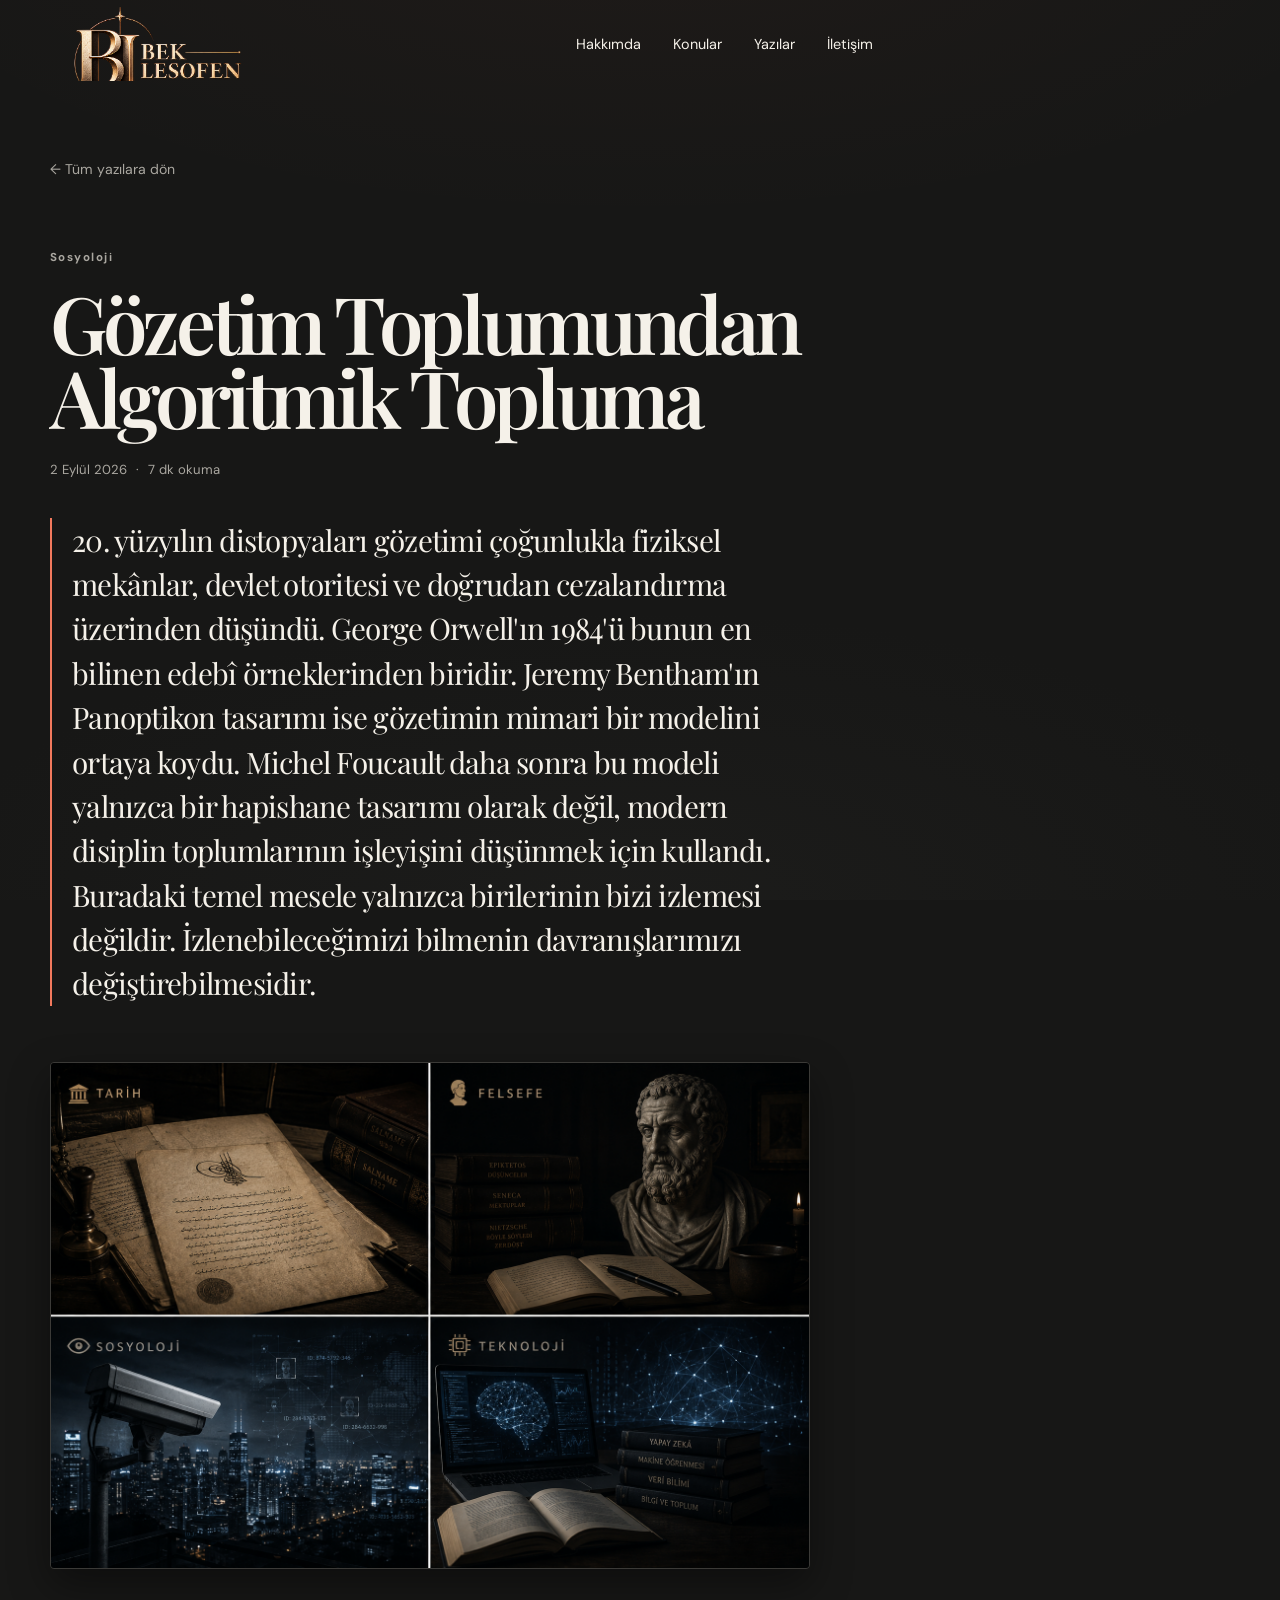
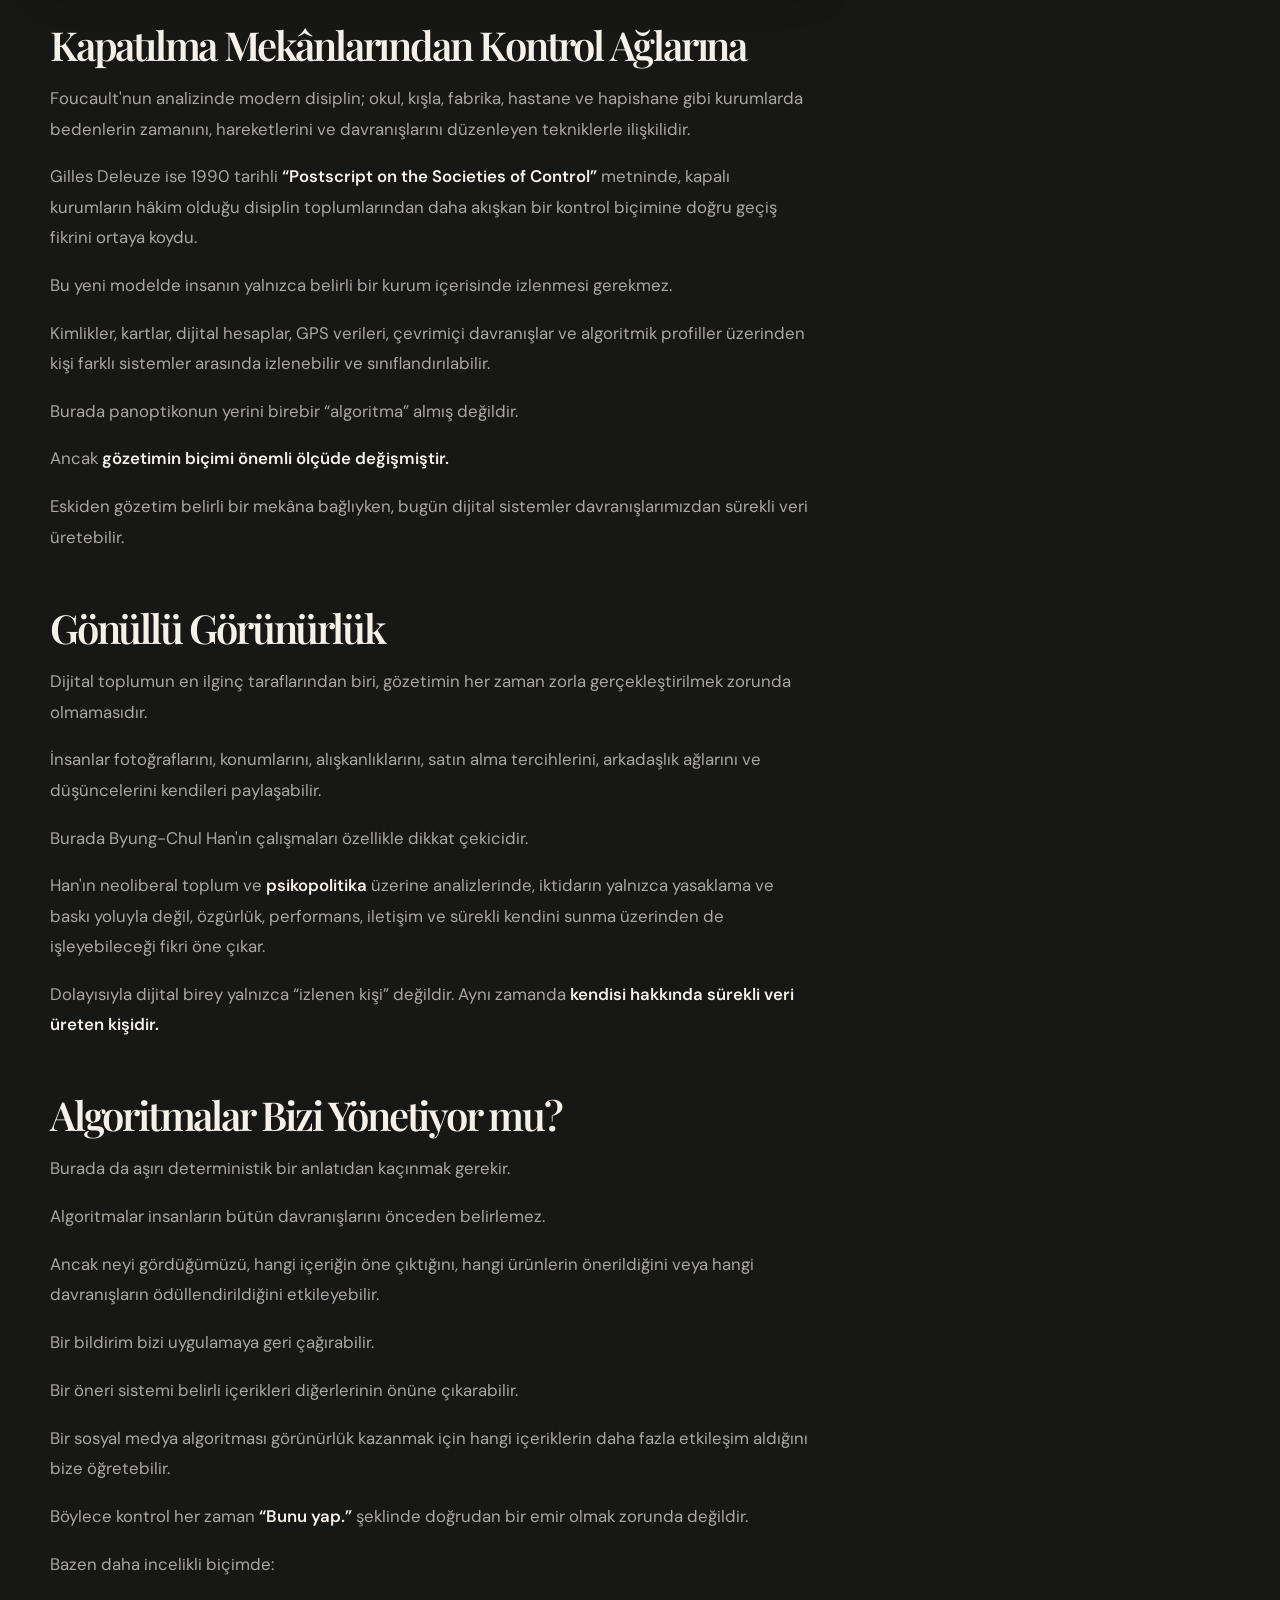
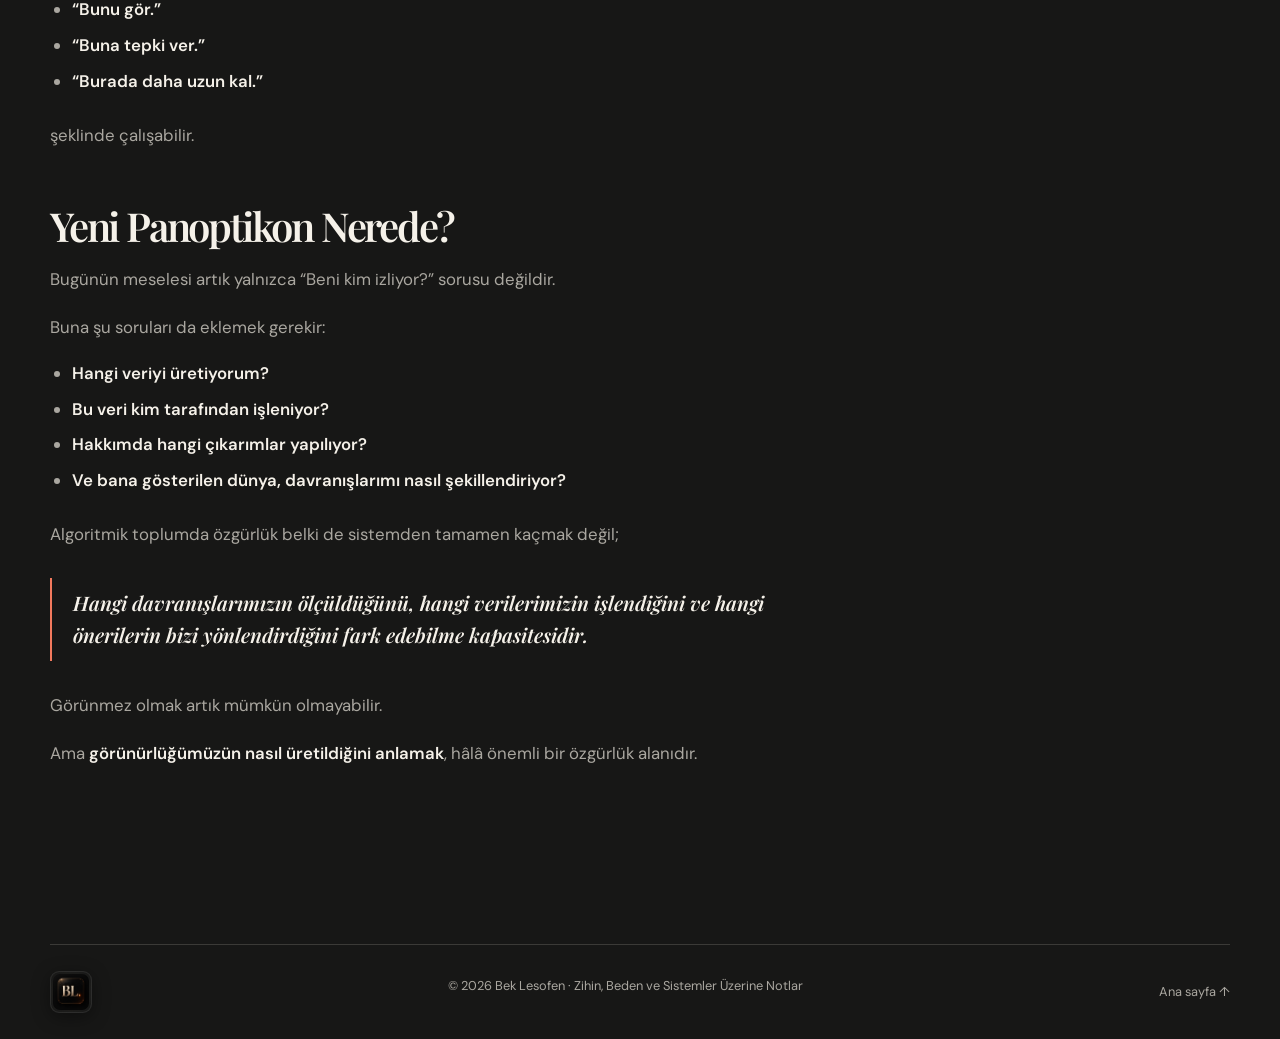
==== commit 0a2d32d9: "feat(branding): add Bek Lesofen navbar logo" ====
--- a/yazilar/gorezetim-toplumundan-algoritmik-topluma.html
+++ b/yazilar/gorezetim-toplumundan-algoritmik-topluma.html
@@ -1,4 +1,4 @@
 <!DOCTYPE html>
-<html lang="tr"><head><meta charset="UTF-8" /><meta name="viewport" content="width=device-width, initial-scale=1.0" /><meta name="description" content="Görünürlük, veri ve algoritmaların gündelik davranışlarımızı nasıl biçimlendirdiği üzerine." /><title>Gözetim Toplumundan Algoritmik Topluma | Bek Lesofen</title><link rel="canonical" href="https://berat-lesofen.github.io/bek-lesofen/yazilar/gorezetim-toplumundan-algoritmik-topluma.html" /><meta property="og:title" content="Gözetim Toplumundan Algoritmik Topluma" /><meta property="og:description" content="Görünürlük, veri ve algoritmaların gündelik davranışlarımızı nasıl biçimlendirdiği üzerine." /><meta property="og:type" content="article" /><meta property="og:url" content="https://berat-lesofen.github.io/bek-lesofen/yazilar/gorezetim-toplumundan-algoritmik-topluma.html" /><meta property="og:image" content="https://berat-lesofen.github.io/bek-lesofen/assets/images/bloggenelfoto.png" /><meta name="twitter:card" content="summary_large_image" /><meta name="twitter:title" content="Gözetim Toplumundan Algoritmik Topluma" /><meta name="twitter:description" content="Görünürlük, veri ve algoritmaların gündelik davranışlarımızı nasıl biçimlendirdiği üzerine." /><meta name="twitter:image" content="https://berat-lesofen.github.io/bek-lesofen/assets/images/bloggenelfoto.png" /><link rel="preconnect" href="https://fonts.googleapis.com" /><link rel="preconnect" href="https://fonts.gstatic.com" crossorigin /><link href="https://fonts.googleapis.com/css2?family=DM+Sans:wght@400;500;600;700&family=Playfair+Display:wght@600;700&display=swap" rel="stylesheet" /><link rel="stylesheet" href="../style.css" /></head>
-  <body class="article-page" data-page="article" data-post-slug="gorezetim-toplumundan-algoritmik-topluma"><header class="site-header"><a class="logo" href="../index.html#anasayfa" aria-label="Ana sayfaya git" id="logo"><span class="logo-frame"><img src="../assets/images/yenilogo.png" alt="Bek Lesofen" class="logo-img" /></span></a><nav class="desktop-nav" aria-label="Ana menü"><a href="../index.html#hakkimda">Hakkımda</a><a href="../index.html#kategoriler">Konular</a><a href="../index.html#yazilar">Yazılar</a><a href="../index.html#iletisim">İletişim</a></nav><div class="header-actions"><button class="menu-toggle" type="button" aria-expanded="false" aria-label="Menüyü aç"><span></span><span></span></button></div></header><main class="article-main"><article class="article"><a class="back-link" href="../index.html#yazilar">← Tüm yazılara dön</a><p class="eyebrow" id="article-category"></p><h1 id="article-title"></h1><div class="article-meta"><time id="article-date"></time><span aria-hidden="true">·</span><span id="article-reading-time"></span></div><p class="article-intro" id="article-intro"></p><figure class="article-image" id="article-image"></figure><div class="article-content" id="article-content"></div></article></main><footer><a class="logo" href="../index.html#anasayfa" id="footer-logo"><span class="logo-frame logo-frame-footer"><img src="../assets/images/yenilogo.png" alt="Bek Lesofen" class="logo-img" /></span></a><p>© <span id="year"></span> <span id="footer-name"></span> · <span id="footer-tagline"></span></p><a href="../index.html#anasayfa">Ana sayfa ↑</a></footer><script src="../content.js"></script><script src="../script.js"></script></body>
+<html lang="tr"><head><meta charset="UTF-8" /><meta name="viewport" content="width=device-width, initial-scale=1.0" /><meta name="description" content="Görünürlük, veri ve algoritmaların gündelik davranışlarımızı nasıl biçimlendirdiği üzerine." /><title>Gözetim Toplumundan Algoritmik Topluma | Bek Lesofen</title><link rel="canonical" href="https://berat-lesofen.github.io/bek-lesofen/yazilar/gorezetim-toplumundan-algoritmik-topluma.html" /><meta property="og:title" content="Gözetim Toplumundan Algoritmik Topluma" /><meta property="og:description" content="Görünürlük, veri ve algoritmaların gündelik davranışlarımızı nasıl biçimlendirdiği üzerine." /><meta property="og:type" content="article" /><meta property="og:url" content="https://berat-lesofen.github.io/bek-lesofen/yazilar/gorezetim-toplumundan-algoritmik-topluma.html" /><meta property="og:image" content="https://berat-lesofen.github.io/bek-lesofen/assets/images/bloggenelfoto.png" /><meta name="twitter:card" content="summary_large_image" /><meta name="twitter:title" content="Gözetim Toplumundan Algoritmik Topluma" /><meta name="twitter:description" content="Görünürlük, veri ve algoritmaların gündelik davranışlarımızı nasıl biçimlendirdiği üzerine." /><meta name="twitter:image" content="https://berat-lesofen.github.io/bek-lesofen/assets/images/bloggenelfoto.png" /><link rel="preconnect" href="https://fonts.googleapis.com" /><link rel="preconnect" href="https://fonts.gstatic.com" crossorigin /><link href="https://fonts.googleapis.com/css2?family=DM+Sans:wght@400;500;600;700&family=Playfair+Display:wght@600;700&display=swap" rel="stylesheet" /><link rel="stylesheet" href="../style.css" /><link rel="icon" type="image/png" href="../assets/images/yenilogo.png" /></head>
+  <body class="article-page" data-page="article" data-post-slug="gorezetim-toplumundan-algoritmik-topluma"><header class="site-header"><a class="logo" href="../index.html#anasayfa" aria-label="Bek Lesofen ana sayfaya git" id="logo"><span class="logo-brand"><img src="../assets/images/BEK%20LESOFEN.png" alt="Bek Lesofen" class="logo-brand-img" /></span></a><nav class="desktop-nav" aria-label="Ana menü"><a href="../index.html#hakkimda">Hakkımda</a><a href="../index.html#kategoriler">Konular</a><a href="../index.html#yazilar">Yazılar</a><a href="../index.html#iletisim">İletişim</a></nav><div class="header-actions"><button class="menu-toggle" type="button" aria-expanded="false" aria-label="Menüyü aç"><span></span><span></span></button></div></header><main class="article-main"><article class="article"><a class="back-link" href="../index.html#yazilar">← Tüm yazılara dön</a><p class="eyebrow" id="article-category"></p><h1 id="article-title"></h1><div class="article-meta"><time id="article-date"></time><span aria-hidden="true">·</span><span id="article-reading-time"></span></div><p class="article-intro" id="article-intro"></p><figure class="article-image" id="article-image"></figure><div class="article-content" id="article-content"></div></article></main><footer><a class="logo" href="../index.html#anasayfa" id="footer-logo"><span class="logo-frame logo-frame-footer"><img src="../assets/images/yenilogo.png" alt="Bek Lesofen" class="logo-img" /></span></a><p>© <span id="year"></span> <span id="footer-name"></span> · <span id="footer-tagline"></span></p><a href="../index.html#anasayfa">Ana sayfa ↑</a></footer><script src="../content.js"></script><script src="../script.js"></script></body>
 </html>
--- a/style.css
+++ b/style.css
@@ -61,12 +61,38 @@
   text-decoration: none;
   line-height: 0;
 }
+.logo-brand {
+  position: relative;
+  display: inline-flex;
+  align-items: center;
+  width: 168px;
+  height: 75px;
+  overflow: hidden;
+  line-height: 0;
+  transition: transform .25s cubic-bezier(0.16, 1, 0.3, 1), filter .25s ease, opacity .25s ease;
+}
+.logo-brand-img {
+  position: absolute;
+  width: 189px;
+  height: 189px;
+  left: -13.2px;
+  top: -42.8px;
+  max-width: none;
+  clip-path: polygon(0% 0%, 100% 0%, 100% 62%, 42.5% 62%, 42.5% 100%, 0% 100%);
+  pointer-events: none;
+  user-select: none;
+}
+.logo:hover .logo-brand {
+  transform: translateY(-1px);
+  filter: drop-shadow(0 2px 10px rgba(242, 121, 93, 0.22));
+}
+
 .logo-frame {
   display: inline-flex;
   align-items: center;
   justify-content: center;
   position: relative;
-  border-radius: 16px;
+  border-radius: 9px;
   padding: 2px;
   background: radial-gradient(circle at 50% 50%, rgba(242, 121, 93, 0.07) 0%, rgba(37, 37, 35, 0.35) 70%, transparent 100%);
   border: 1px solid rgba(255, 255, 255, 0.08);
@@ -75,9 +101,9 @@
 }
 .logo-img {
   display: block;
-  width: 64px;
-  height: 64px;
-  border-radius: 14px;
+  width: 36px;
+  height: 36px;
+  border-radius: 7px;
   object-fit: contain;
   transition: opacity .25s ease;
 }
@@ -92,11 +118,6 @@
 .logo-frame-footer {
   border-radius: 9px;
   padding: 2px;
-}
-.logo-frame-footer .logo-img {
-  width: 36px;
-  height: 36px;
-  border-radius: 7px;
 }
 .desktop-nav { display: flex; gap: 2rem; font-size: .9rem; }
 .desktop-nav a, footer a { transition: color .2s ease; }
@@ -729,8 +750,8 @@
 @media (max-width: 720px) {
   .site-header, footer, .hero, .section { width: min(100% - 36px, 1180px); }
   .site-header { height: 72px; padding: 0; }
-  .logo-img { width: 52px; height: 52px; border-radius: 11px; }
-  .logo-frame { border-radius: 13px; padding: 1.5px; }
+  .logo-brand { width: 108px; height: 52px; }
+  .logo-brand-img { width: 122px; height: 122px; left: -8.5px; top: -27.6px; }
   .desktop-nav { display: none; }
   .menu-toggle { display: block; }
   .site-header.nav-open { position: relative; }
@@ -807,6 +828,7 @@
   .article-image:hover img { transform: none; }
   .hero-profile:hover .hero-avatar-frame { transform: none; box-shadow: none; }
   .logo:hover .logo-frame { transform: none; }
+  .logo:hover .logo-brand { transform: none; filter: none; }
   .project-card:hover { transform: none; box-shadow: none; background: var(--bg); border-color: var(--line); }
   .project-card:hover .project-preview img { transform: none; }
   .project-card:hover .project-action-button { background: var(--surface); border-color: var(--line); color: var(--text); }
@@ -843,6 +865,7 @@
   .article-image:hover img { transform: none; }
   .hero-profile:hover .hero-avatar-frame { transform: none; }
   .logo:hover .logo-frame { transform: none; }
+  .logo:hover .logo-brand { transform: none; filter: none; }
   .project-card:hover { transform: none; box-shadow: none; border-color: var(--line); }
   .project-card:hover .project-preview img { transform: none; }
   .project-card:hover .project-action-button { border-color: var(--line); color: var(--text); }
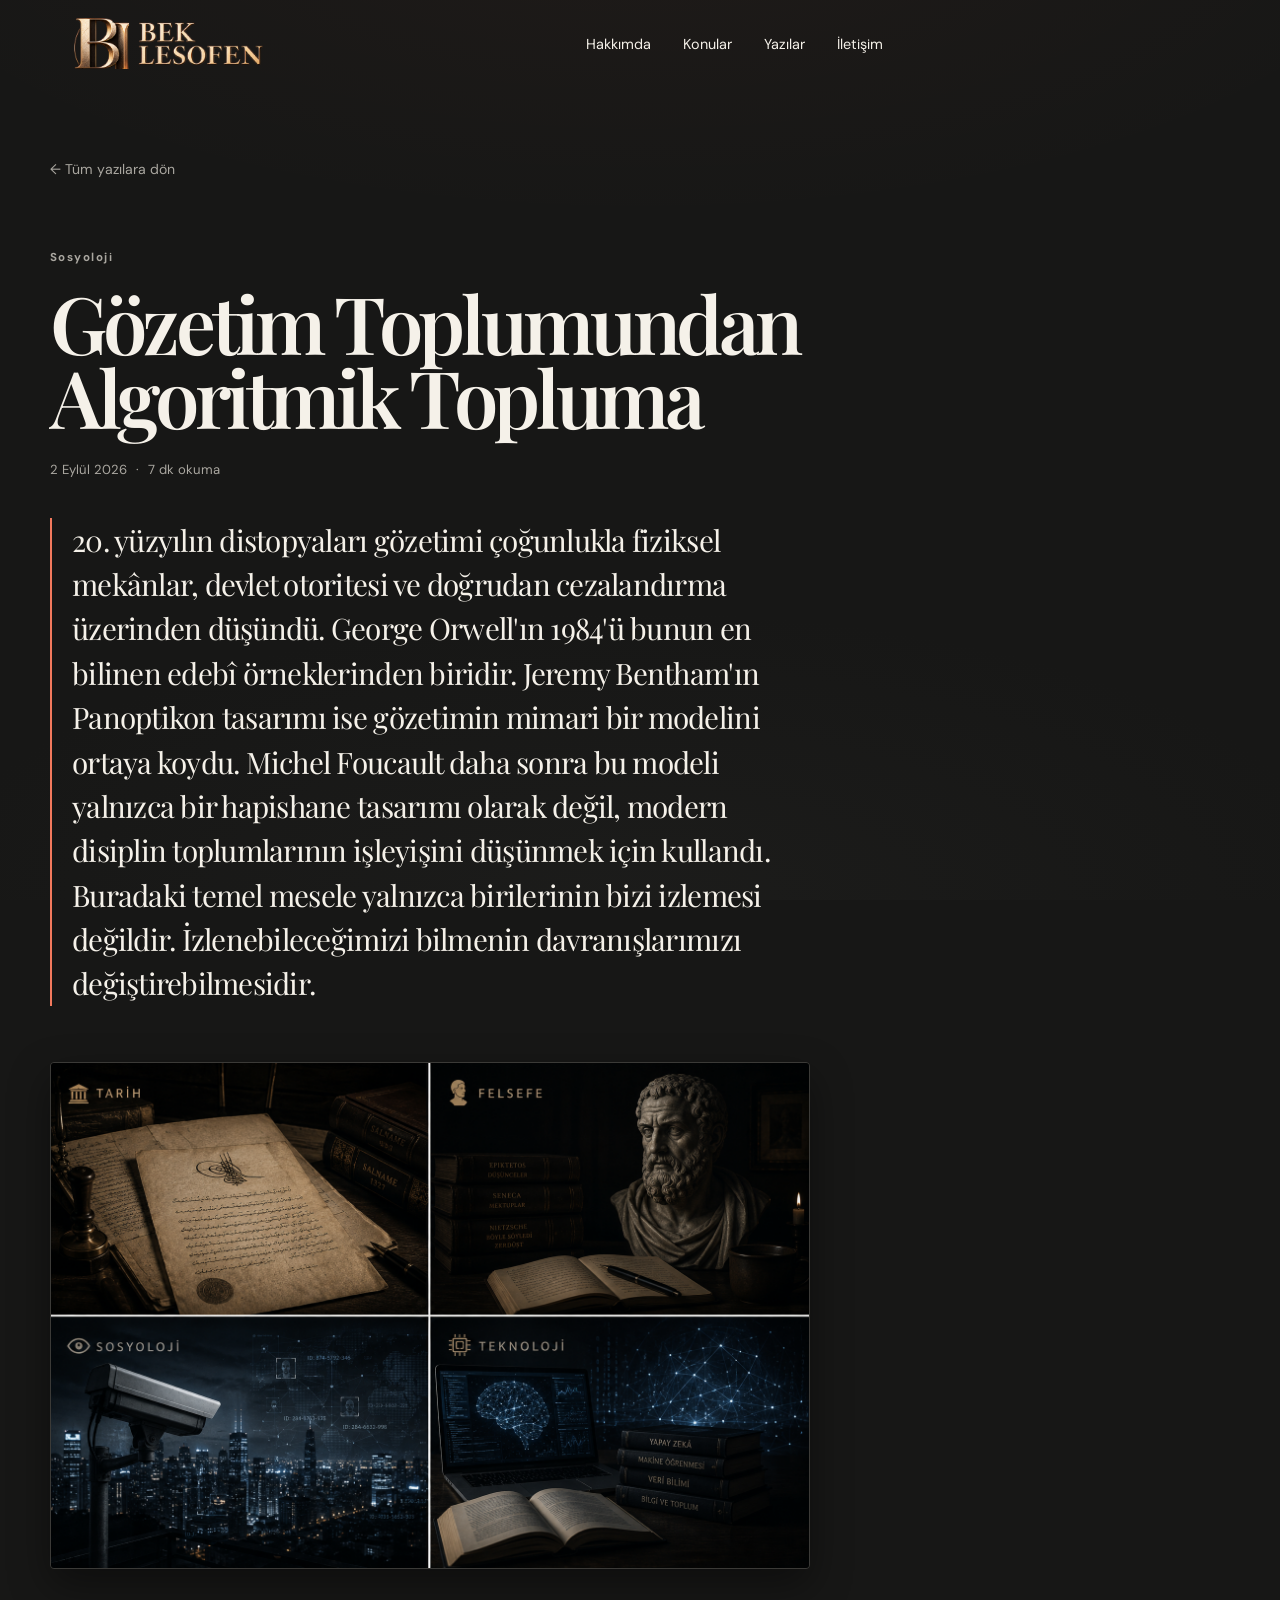
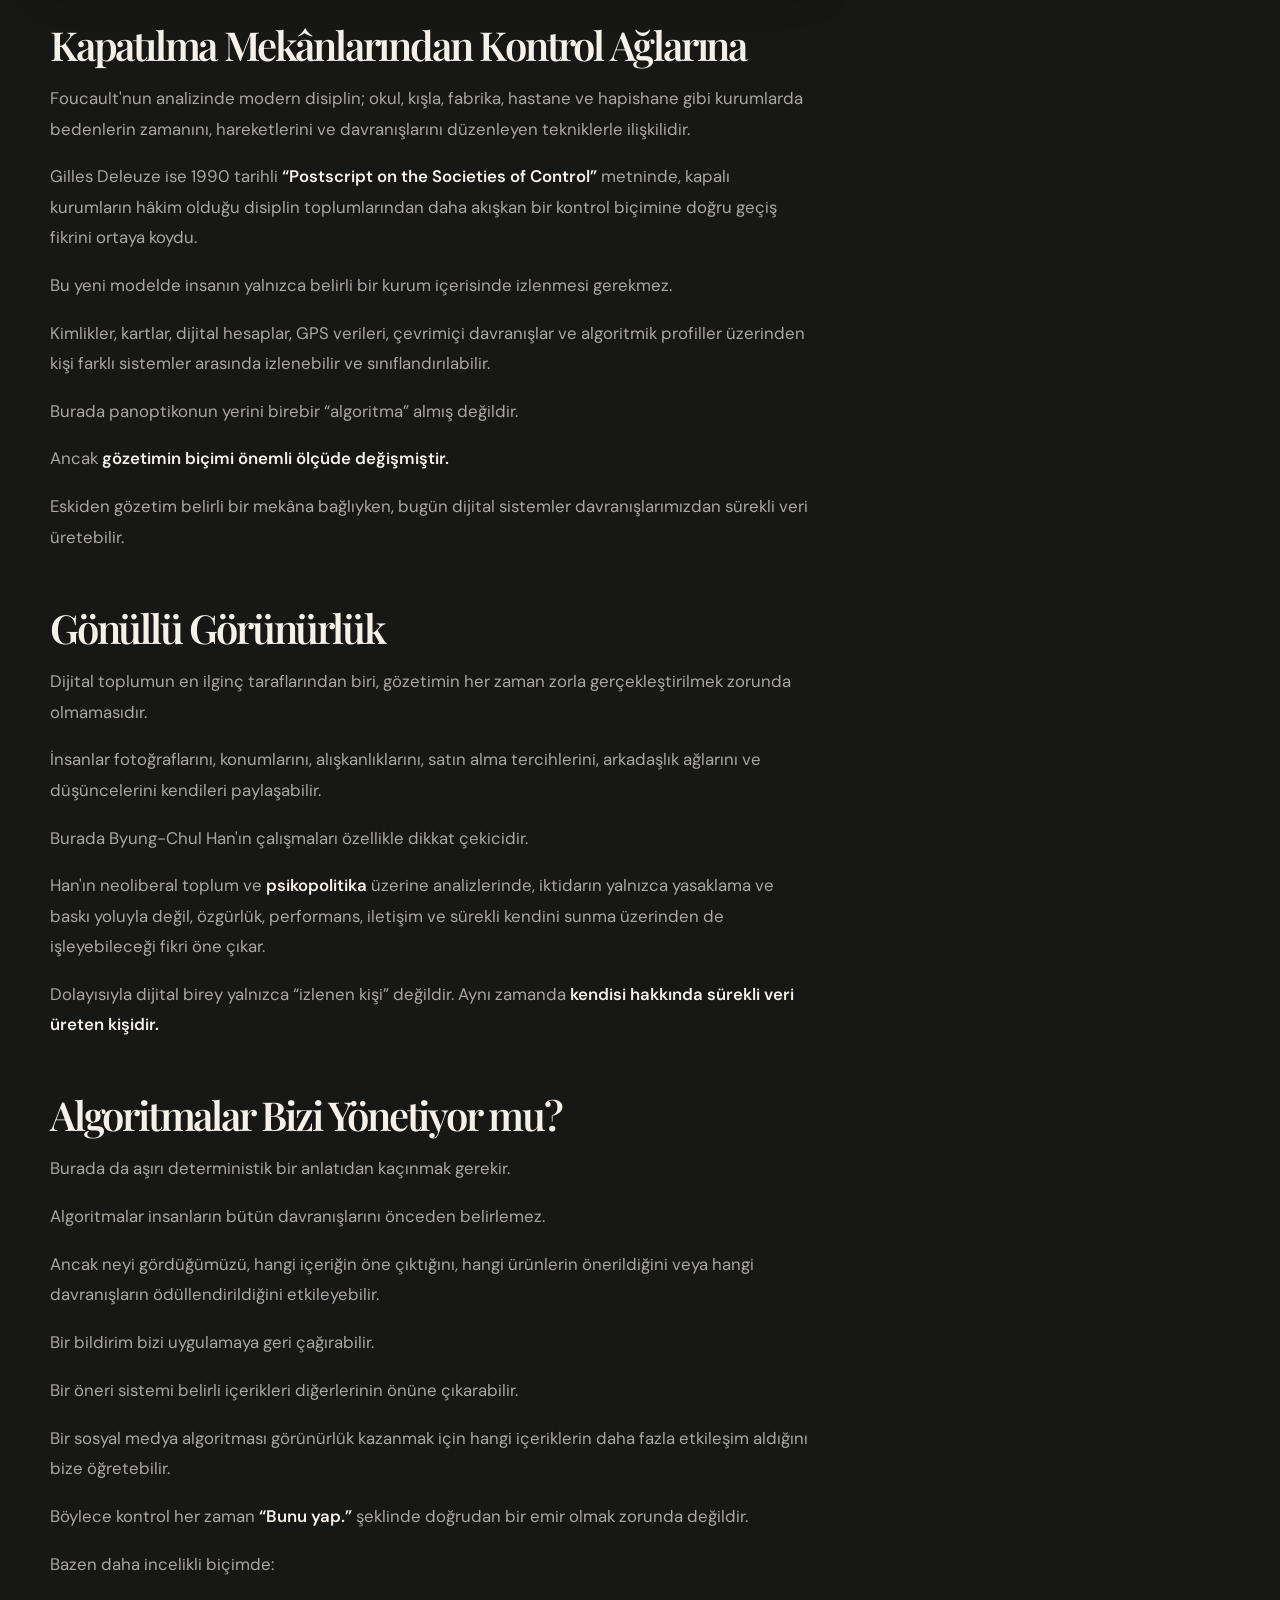
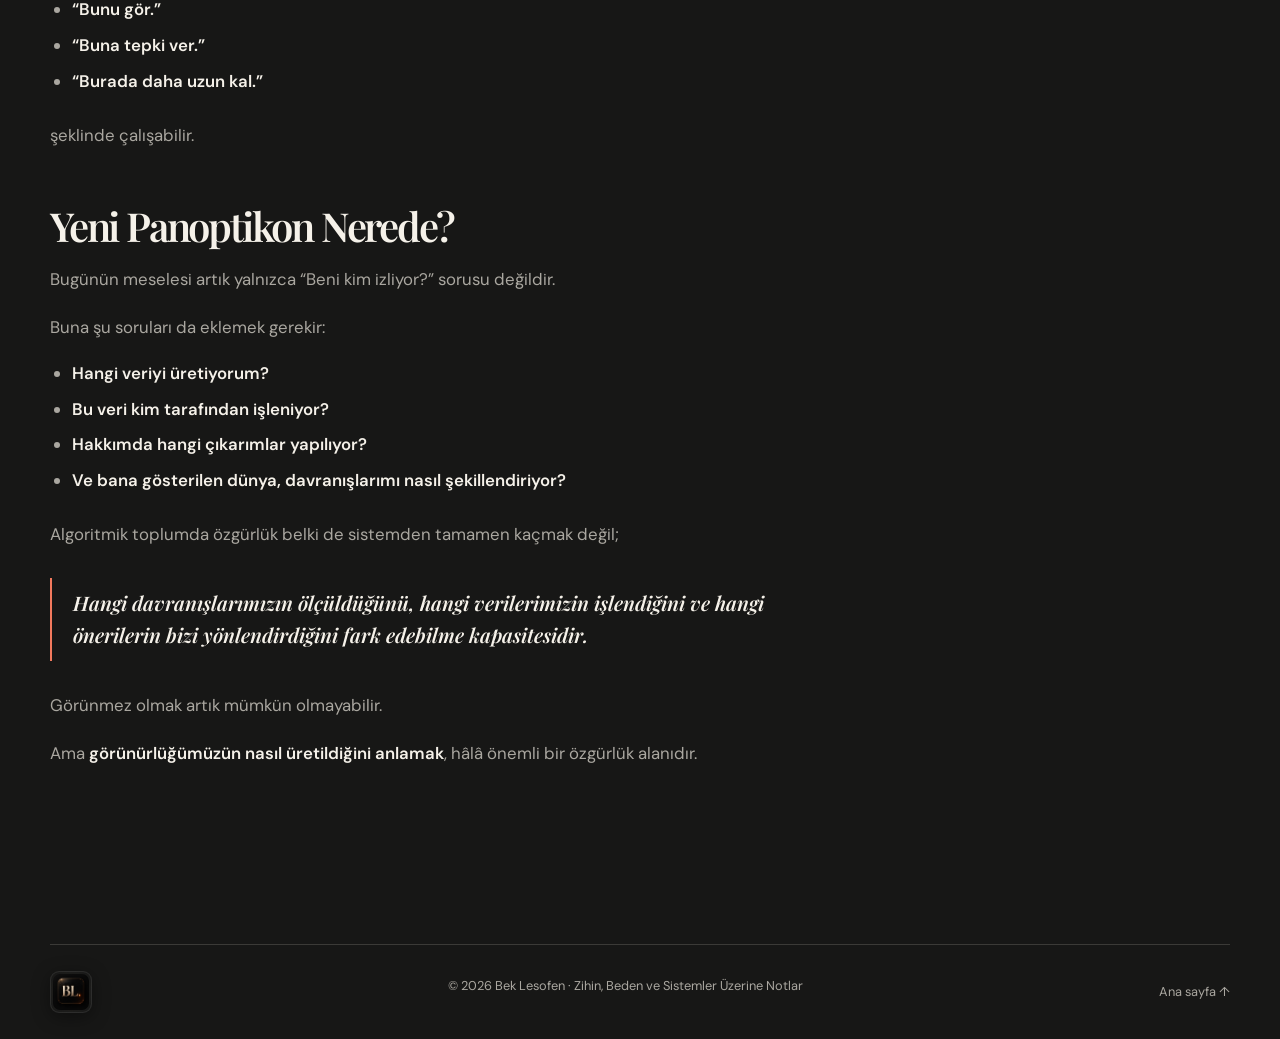
==== commit e62a3612: "fix(branding): create clean navbar logo asset" ====
--- a/yazilar/gorezetim-toplumundan-algoritmik-topluma.html
+++ b/yazilar/gorezetim-toplumundan-algoritmik-topluma.html
@@ -1,4 +1,4 @@
 <!DOCTYPE html>
 <html lang="tr"><head><meta charset="UTF-8" /><meta name="viewport" content="width=device-width, initial-scale=1.0" /><meta name="description" content="Görünürlük, veri ve algoritmaların gündelik davranışlarımızı nasıl biçimlendirdiği üzerine." /><title>Gözetim Toplumundan Algoritmik Topluma | Bek Lesofen</title><link rel="canonical" href="https://berat-lesofen.github.io/bek-lesofen/yazilar/gorezetim-toplumundan-algoritmik-topluma.html" /><meta property="og:title" content="Gözetim Toplumundan Algoritmik Topluma" /><meta property="og:description" content="Görünürlük, veri ve algoritmaların gündelik davranışlarımızı nasıl biçimlendirdiği üzerine." /><meta property="og:type" content="article" /><meta property="og:url" content="https://berat-lesofen.github.io/bek-lesofen/yazilar/gorezetim-toplumundan-algoritmik-topluma.html" /><meta property="og:image" content="https://berat-lesofen.github.io/bek-lesofen/assets/images/bloggenelfoto.png" /><meta name="twitter:card" content="summary_large_image" /><meta name="twitter:title" content="Gözetim Toplumundan Algoritmik Topluma" /><meta name="twitter:description" content="Görünürlük, veri ve algoritmaların gündelik davranışlarımızı nasıl biçimlendirdiği üzerine." /><meta name="twitter:image" content="https://berat-lesofen.github.io/bek-lesofen/assets/images/bloggenelfoto.png" /><link rel="preconnect" href="https://fonts.googleapis.com" /><link rel="preconnect" href="https://fonts.gstatic.com" crossorigin /><link href="https://fonts.googleapis.com/css2?family=DM+Sans:wght@400;500;600;700&family=Playfair+Display:wght@600;700&display=swap" rel="stylesheet" /><link rel="stylesheet" href="../style.css" /><link rel="icon" type="image/png" href="../assets/images/yenilogo.png" /></head>
-  <body class="article-page" data-page="article" data-post-slug="gorezetim-toplumundan-algoritmik-topluma"><header class="site-header"><a class="logo" href="../index.html#anasayfa" aria-label="Bek Lesofen ana sayfaya git" id="logo"><span class="logo-brand"><img src="../assets/images/BEK%20LESOFEN.png" alt="Bek Lesofen" class="logo-brand-img" /></span></a><nav class="desktop-nav" aria-label="Ana menü"><a href="../index.html#hakkimda">Hakkımda</a><a href="../index.html#kategoriler">Konular</a><a href="../index.html#yazilar">Yazılar</a><a href="../index.html#iletisim">İletişim</a></nav><div class="header-actions"><button class="menu-toggle" type="button" aria-expanded="false" aria-label="Menüyü aç"><span></span><span></span></button></div></header><main class="article-main"><article class="article"><a class="back-link" href="../index.html#yazilar">← Tüm yazılara dön</a><p class="eyebrow" id="article-category"></p><h1 id="article-title"></h1><div class="article-meta"><time id="article-date"></time><span aria-hidden="true">·</span><span id="article-reading-time"></span></div><p class="article-intro" id="article-intro"></p><figure class="article-image" id="article-image"></figure><div class="article-content" id="article-content"></div></article></main><footer><a class="logo" href="../index.html#anasayfa" id="footer-logo"><span class="logo-frame logo-frame-footer"><img src="../assets/images/yenilogo.png" alt="Bek Lesofen" class="logo-img" /></span></a><p>© <span id="year"></span> <span id="footer-name"></span> · <span id="footer-tagline"></span></p><a href="../index.html#anasayfa">Ana sayfa ↑</a></footer><script src="../content.js"></script><script src="../script.js"></script></body>
+  <body class="article-page" data-page="article" data-post-slug="gorezetim-toplumundan-algoritmik-topluma"><header class="site-header"><a class="logo" href="../index.html#anasayfa" aria-label="Bek Lesofen ana sayfaya git" id="logo"><img src="../assets/images/bek-lesofen-navbar.png" alt="Bek Lesofen" class="logo-navbar-img" width="189" height="52" /></a><nav class="desktop-nav" aria-label="Ana menü"><a href="../index.html#hakkimda">Hakkımda</a><a href="../index.html#kategoriler">Konular</a><a href="../index.html#yazilar">Yazılar</a><a href="../index.html#iletisim">İletişim</a></nav><div class="header-actions"><button class="menu-toggle" type="button" aria-expanded="false" aria-label="Menüyü aç"><span></span><span></span></button></div></header><main class="article-main"><article class="article"><a class="back-link" href="../index.html#yazilar">← Tüm yazılara dön</a><p class="eyebrow" id="article-category"></p><h1 id="article-title"></h1><div class="article-meta"><time id="article-date"></time><span aria-hidden="true">·</span><span id="article-reading-time"></span></div><p class="article-intro" id="article-intro"></p><figure class="article-image" id="article-image"></figure><div class="article-content" id="article-content"></div></article></main><footer><a class="logo" href="../index.html#anasayfa" id="footer-logo"><span class="logo-frame logo-frame-footer"><img src="../assets/images/yenilogo.png" alt="Bek Lesofen" class="logo-img" /></span></a><p>© <span id="year"></span> <span id="footer-name"></span> · <span id="footer-tagline"></span></p><a href="../index.html#anasayfa">Ana sayfa ↑</a></footer><script src="../content.js"></script><script src="../script.js"></script></body>
 </html>
--- a/style.css
+++ b/style.css
@@ -61,28 +61,16 @@
   text-decoration: none;
   line-height: 0;
 }
-.logo-brand {
-  position: relative;
-  display: inline-flex;
-  align-items: center;
-  width: 168px;
-  height: 75px;
-  overflow: hidden;
-  line-height: 0;
+.logo-navbar-img {
+  display: block;
+  height: 52px;
+  width: auto;
+  max-height: 52px;
+  object-fit: contain;
   transition: transform .25s cubic-bezier(0.16, 1, 0.3, 1), filter .25s ease, opacity .25s ease;
-}
-.logo-brand-img {
-  position: absolute;
-  width: 189px;
-  height: 189px;
-  left: -13.2px;
-  top: -42.8px;
-  max-width: none;
-  clip-path: polygon(0% 0%, 100% 0%, 100% 62%, 42.5% 62%, 42.5% 100%, 0% 100%);
-  pointer-events: none;
   user-select: none;
 }
-.logo:hover .logo-brand {
+.logo:hover .logo-navbar-img {
   transform: translateY(-1px);
   filter: drop-shadow(0 2px 10px rgba(242, 121, 93, 0.22));
 }
@@ -750,8 +738,7 @@
 @media (max-width: 720px) {
   .site-header, footer, .hero, .section { width: min(100% - 36px, 1180px); }
   .site-header { height: 72px; padding: 0; }
-  .logo-brand { width: 108px; height: 52px; }
-  .logo-brand-img { width: 122px; height: 122px; left: -8.5px; top: -27.6px; }
+  .logo-navbar-img { height: 38px; max-height: 38px; }
   .desktop-nav { display: none; }
   .menu-toggle { display: block; }
   .site-header.nav-open { position: relative; }
@@ -828,7 +815,7 @@
   .article-image:hover img { transform: none; }
   .hero-profile:hover .hero-avatar-frame { transform: none; box-shadow: none; }
   .logo:hover .logo-frame { transform: none; }
-  .logo:hover .logo-brand { transform: none; filter: none; }
+  .logo:hover .logo-navbar-img { transform: none; filter: none; }
   .project-card:hover { transform: none; box-shadow: none; background: var(--bg); border-color: var(--line); }
   .project-card:hover .project-preview img { transform: none; }
   .project-card:hover .project-action-button { background: var(--surface); border-color: var(--line); color: var(--text); }
@@ -865,7 +852,7 @@
   .article-image:hover img { transform: none; }
   .hero-profile:hover .hero-avatar-frame { transform: none; }
   .logo:hover .logo-frame { transform: none; }
-  .logo:hover .logo-brand { transform: none; filter: none; }
+  .logo:hover .logo-navbar-img { transform: none; filter: none; }
   .project-card:hover { transform: none; box-shadow: none; border-color: var(--line); }
   .project-card:hover .project-preview img { transform: none; }
   .project-card:hover .project-action-button { border-color: var(--line); color: var(--text); }
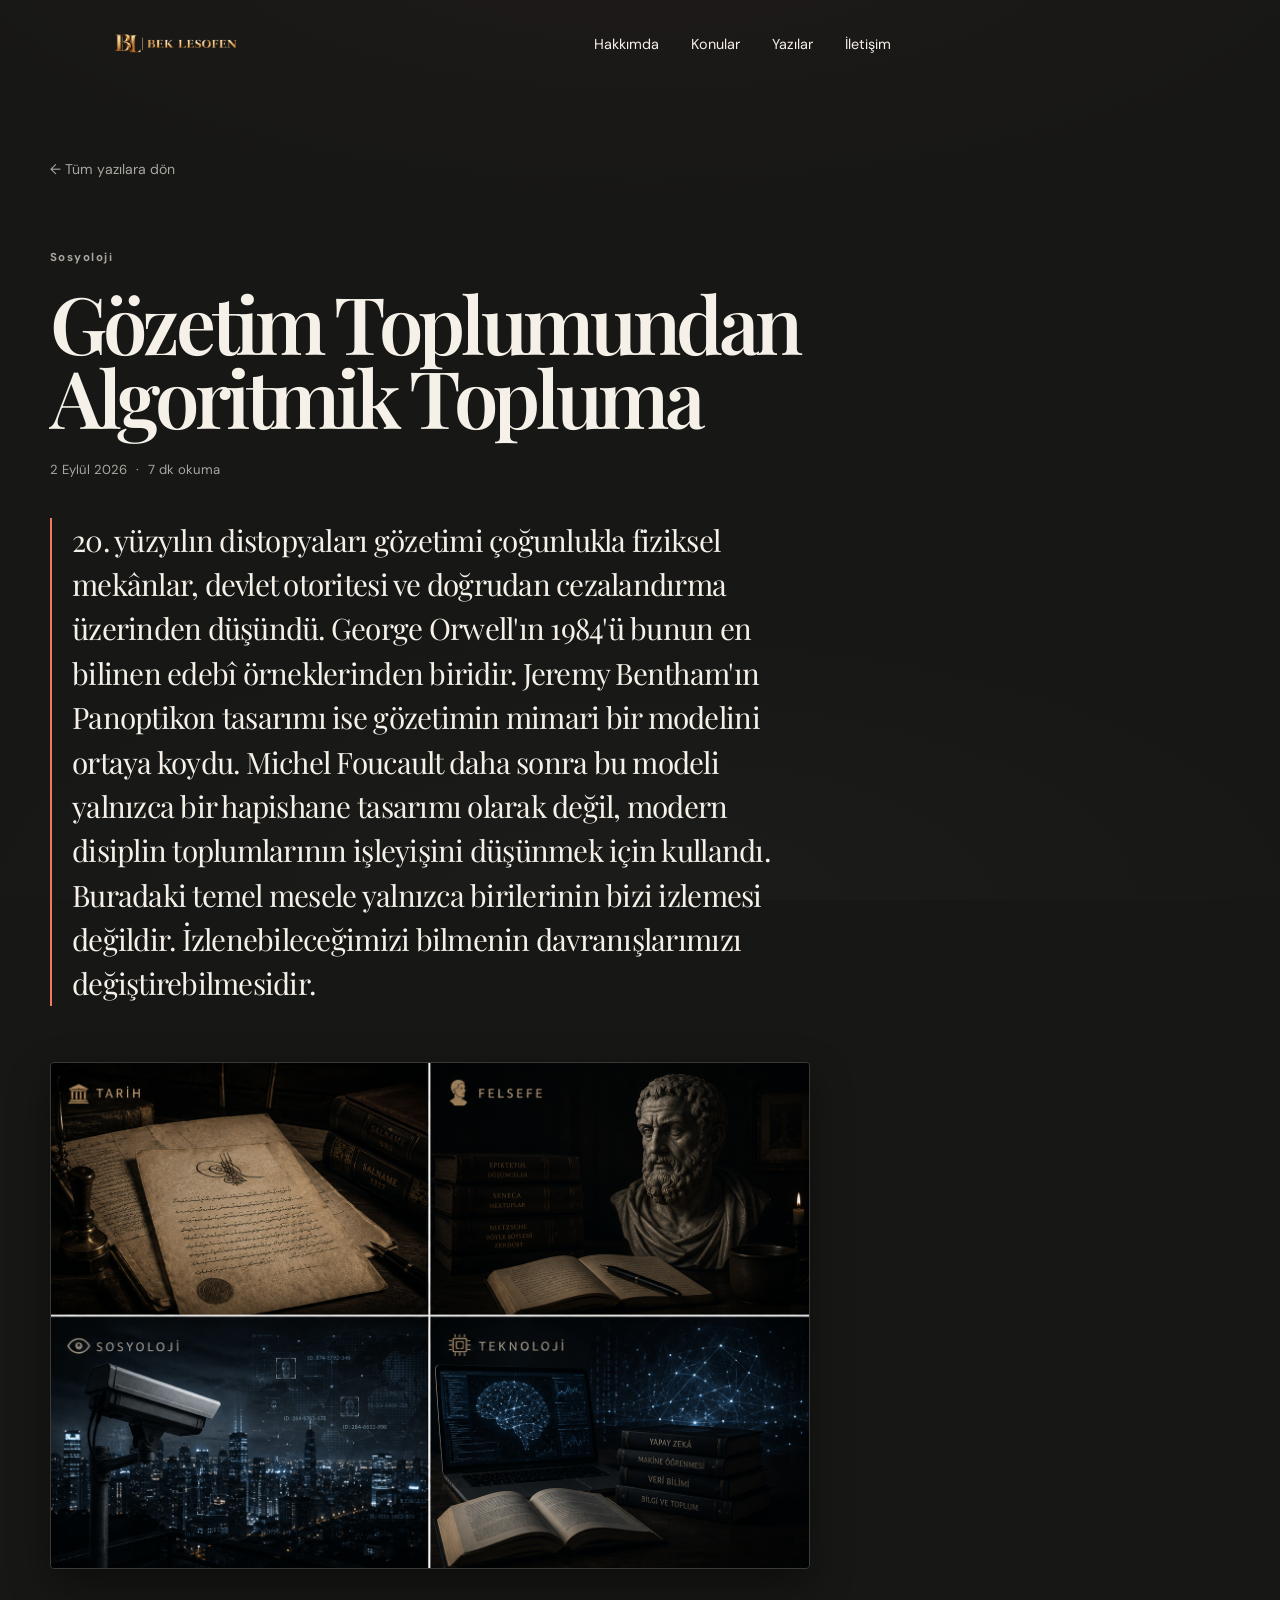
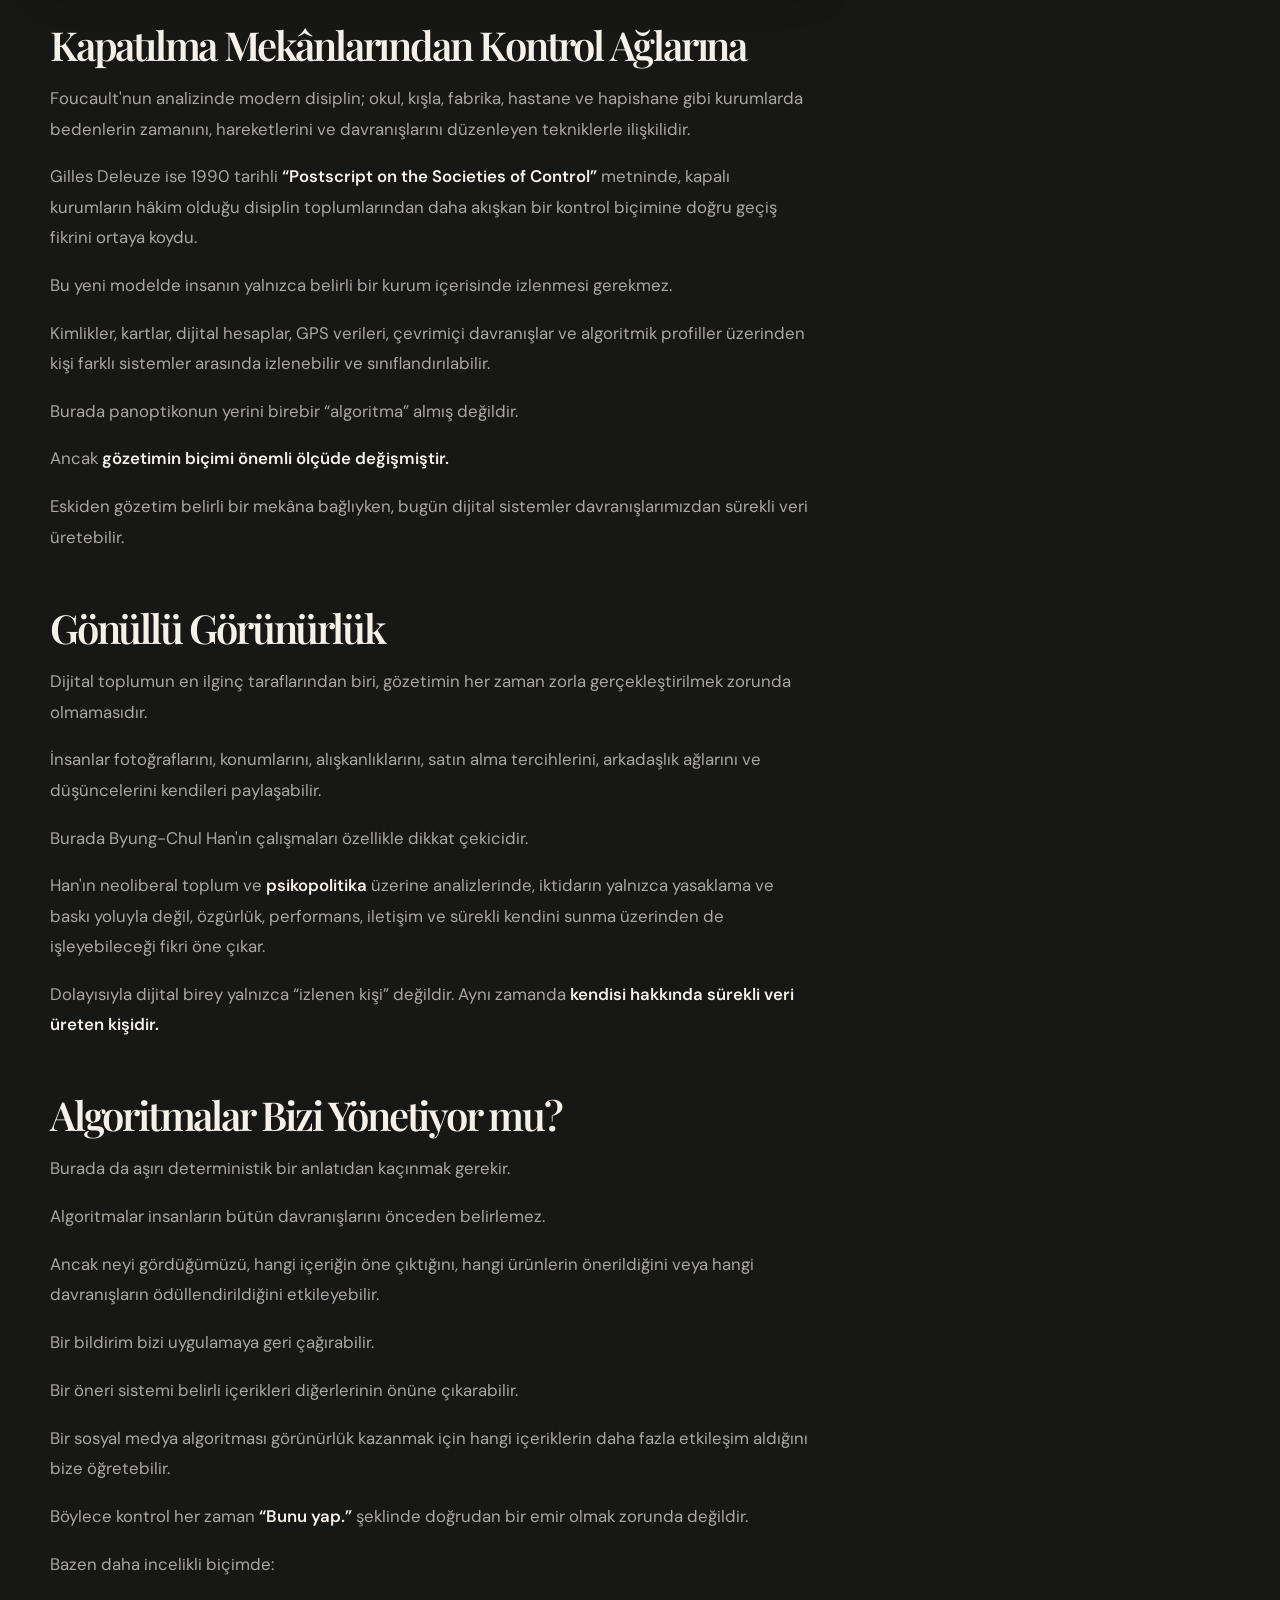
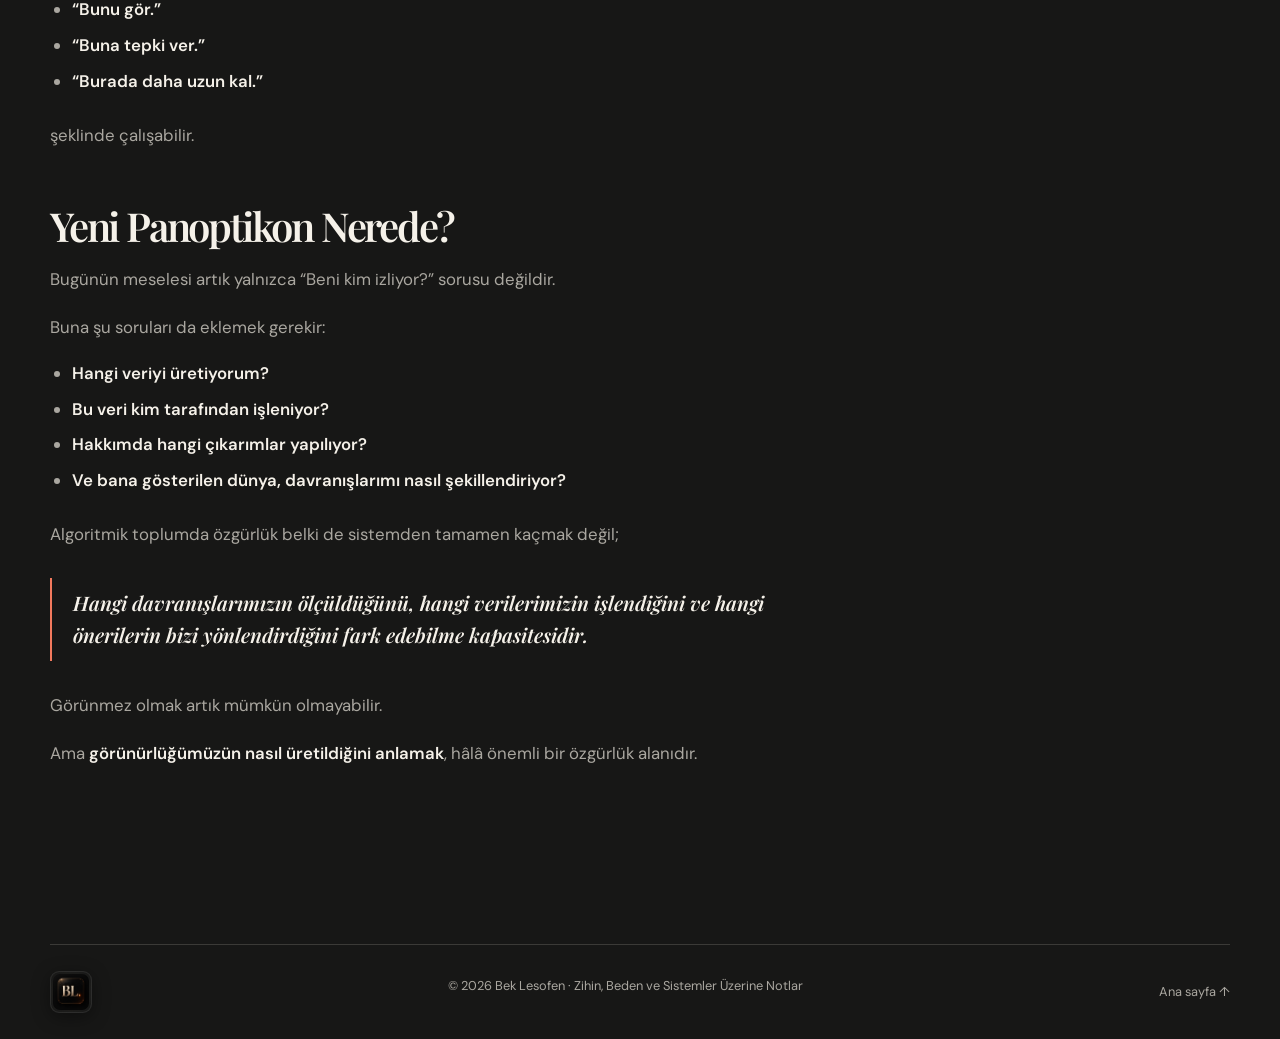
==== commit 0b4c2335: "fix(branding): finalize horizontal navbar logo" ====
--- a/yazilar/gorezetim-toplumundan-algoritmik-topluma.html
+++ b/yazilar/gorezetim-toplumundan-algoritmik-topluma.html
@@ -1,4 +1,4 @@
 <!DOCTYPE html>
 <html lang="tr"><head><meta charset="UTF-8" /><meta name="viewport" content="width=device-width, initial-scale=1.0" /><meta name="description" content="Görünürlük, veri ve algoritmaların gündelik davranışlarımızı nasıl biçimlendirdiği üzerine." /><title>Gözetim Toplumundan Algoritmik Topluma | Bek Lesofen</title><link rel="canonical" href="https://berat-lesofen.github.io/bek-lesofen/yazilar/gorezetim-toplumundan-algoritmik-topluma.html" /><meta property="og:title" content="Gözetim Toplumundan Algoritmik Topluma" /><meta property="og:description" content="Görünürlük, veri ve algoritmaların gündelik davranışlarımızı nasıl biçimlendirdiği üzerine." /><meta property="og:type" content="article" /><meta property="og:url" content="https://berat-lesofen.github.io/bek-lesofen/yazilar/gorezetim-toplumundan-algoritmik-topluma.html" /><meta property="og:image" content="https://berat-lesofen.github.io/bek-lesofen/assets/images/bloggenelfoto.png" /><meta name="twitter:card" content="summary_large_image" /><meta name="twitter:title" content="Gözetim Toplumundan Algoritmik Topluma" /><meta name="twitter:description" content="Görünürlük, veri ve algoritmaların gündelik davranışlarımızı nasıl biçimlendirdiği üzerine." /><meta name="twitter:image" content="https://berat-lesofen.github.io/bek-lesofen/assets/images/bloggenelfoto.png" /><link rel="preconnect" href="https://fonts.googleapis.com" /><link rel="preconnect" href="https://fonts.gstatic.com" crossorigin /><link href="https://fonts.googleapis.com/css2?family=DM+Sans:wght@400;500;600;700&family=Playfair+Display:wght@600;700&display=swap" rel="stylesheet" /><link rel="stylesheet" href="../style.css" /><link rel="icon" type="image/png" href="../assets/images/yenilogo.png" /></head>
-  <body class="article-page" data-page="article" data-post-slug="gorezetim-toplumundan-algoritmik-topluma"><header class="site-header"><a class="logo" href="../index.html#anasayfa" aria-label="Bek Lesofen ana sayfaya git" id="logo"><img src="../assets/images/bek-lesofen-navbar.png" alt="Bek Lesofen" class="logo-navbar-img" width="189" height="52" /></a><nav class="desktop-nav" aria-label="Ana menü"><a href="../index.html#hakkimda">Hakkımda</a><a href="../index.html#kategoriler">Konular</a><a href="../index.html#yazilar">Yazılar</a><a href="../index.html#iletisim">İletişim</a></nav><div class="header-actions"><button class="menu-toggle" type="button" aria-expanded="false" aria-label="Menüyü aç"><span></span><span></span></button></div></header><main class="article-main"><article class="article"><a class="back-link" href="../index.html#yazilar">← Tüm yazılara dön</a><p class="eyebrow" id="article-category"></p><h1 id="article-title"></h1><div class="article-meta"><time id="article-date"></time><span aria-hidden="true">·</span><span id="article-reading-time"></span></div><p class="article-intro" id="article-intro"></p><figure class="article-image" id="article-image"></figure><div class="article-content" id="article-content"></div></article></main><footer><a class="logo" href="../index.html#anasayfa" id="footer-logo"><span class="logo-frame logo-frame-footer"><img src="../assets/images/yenilogo.png" alt="Bek Lesofen" class="logo-img" /></span></a><p>© <span id="year"></span> <span id="footer-name"></span> · <span id="footer-tagline"></span></p><a href="../index.html#anasayfa">Ana sayfa ↑</a></footer><script src="../content.js"></script><script src="../script.js"></script></body>
+  <body class="article-page" data-page="article" data-post-slug="gorezetim-toplumundan-algoritmik-topluma"><header class="site-header"><a class="logo" href="../index.html#anasayfa" aria-label="Bek Lesofen ana sayfaya git" id="logo"><img src="../assets/images/bek-lesofen-navbar2.png" alt="Bek Lesofen" class="logo-navbar-img" width="204" height="68" /></a><nav class="desktop-nav" aria-label="Ana menü"><a href="../index.html#hakkimda">Hakkımda</a><a href="../index.html#kategoriler">Konular</a><a href="../index.html#yazilar">Yazılar</a><a href="../index.html#iletisim">İletişim</a></nav><div class="header-actions"><button class="menu-toggle" type="button" aria-expanded="false" aria-label="Menüyü aç"><span></span><span></span></button></div></header><main class="article-main"><article class="article"><a class="back-link" href="../index.html#yazilar">← Tüm yazılara dön</a><p class="eyebrow" id="article-category"></p><h1 id="article-title"></h1><div class="article-meta"><time id="article-date"></time><span aria-hidden="true">·</span><span id="article-reading-time"></span></div><p class="article-intro" id="article-intro"></p><figure class="article-image" id="article-image"></figure><div class="article-content" id="article-content"></div></article></main><footer><a class="logo" href="../index.html#anasayfa" id="footer-logo"><span class="logo-frame logo-frame-footer"><img src="../assets/images/yenilogo.png" alt="Bek Lesofen" class="logo-img" /></span></a><p>© <span id="year"></span> <span id="footer-name"></span> · <span id="footer-tagline"></span></p><a href="../index.html#anasayfa">Ana sayfa ↑</a></footer><script src="../content.js"></script><script src="../script.js"></script></body>
 </html>
--- a/style.css
+++ b/style.css
@@ -60,17 +60,21 @@
   align-items: center;
   text-decoration: none;
   line-height: 0;
-}
-.logo-navbar-img {
+  flex-shrink: 0;
+}
+.logo-navbar-img,
+.logo-brand-img {
   display: block;
-  height: 52px;
+  height: 68px;
   width: auto;
-  max-height: 52px;
+  max-width: 220px;
+  max-height: 72px;
   object-fit: contain;
   transition: transform .25s cubic-bezier(0.16, 1, 0.3, 1), filter .25s ease, opacity .25s ease;
   user-select: none;
 }
-.logo:hover .logo-navbar-img {
+.logo:hover .logo-navbar-img,
+.logo:hover .logo-brand-img {
   transform: translateY(-1px);
   filter: drop-shadow(0 2px 10px rgba(242, 121, 93, 0.22));
 }
@@ -738,7 +742,12 @@
 @media (max-width: 720px) {
   .site-header, footer, .hero, .section { width: min(100% - 36px, 1180px); }
   .site-header { height: 72px; padding: 0; }
-  .logo-navbar-img { height: 38px; max-height: 38px; }
+  .logo-navbar-img,
+  .logo-brand-img {
+    height: 46px;
+    max-height: 48px;
+    max-width: 142px;
+  }
   .desktop-nav { display: none; }
   .menu-toggle { display: block; }
   .site-header.nav-open { position: relative; }
@@ -815,7 +824,8 @@
   .article-image:hover img { transform: none; }
   .hero-profile:hover .hero-avatar-frame { transform: none; box-shadow: none; }
   .logo:hover .logo-frame { transform: none; }
-  .logo:hover .logo-navbar-img { transform: none; filter: none; }
+  .logo:hover .logo-navbar-img,
+  .logo:hover .logo-brand-img { transform: none; filter: none; }
   .project-card:hover { transform: none; box-shadow: none; background: var(--bg); border-color: var(--line); }
   .project-card:hover .project-preview img { transform: none; }
   .project-card:hover .project-action-button { background: var(--surface); border-color: var(--line); color: var(--text); }
@@ -852,7 +862,8 @@
   .article-image:hover img { transform: none; }
   .hero-profile:hover .hero-avatar-frame { transform: none; }
   .logo:hover .logo-frame { transform: none; }
-  .logo:hover .logo-navbar-img { transform: none; filter: none; }
+  .logo:hover .logo-navbar-img,
+  .logo:hover .logo-brand-img { transform: none; filter: none; }
   .project-card:hover { transform: none; box-shadow: none; border-color: var(--line); }
   .project-card:hover .project-preview img { transform: none; }
   .project-card:hover .project-action-button { border-color: var(--line); color: var(--text); }
